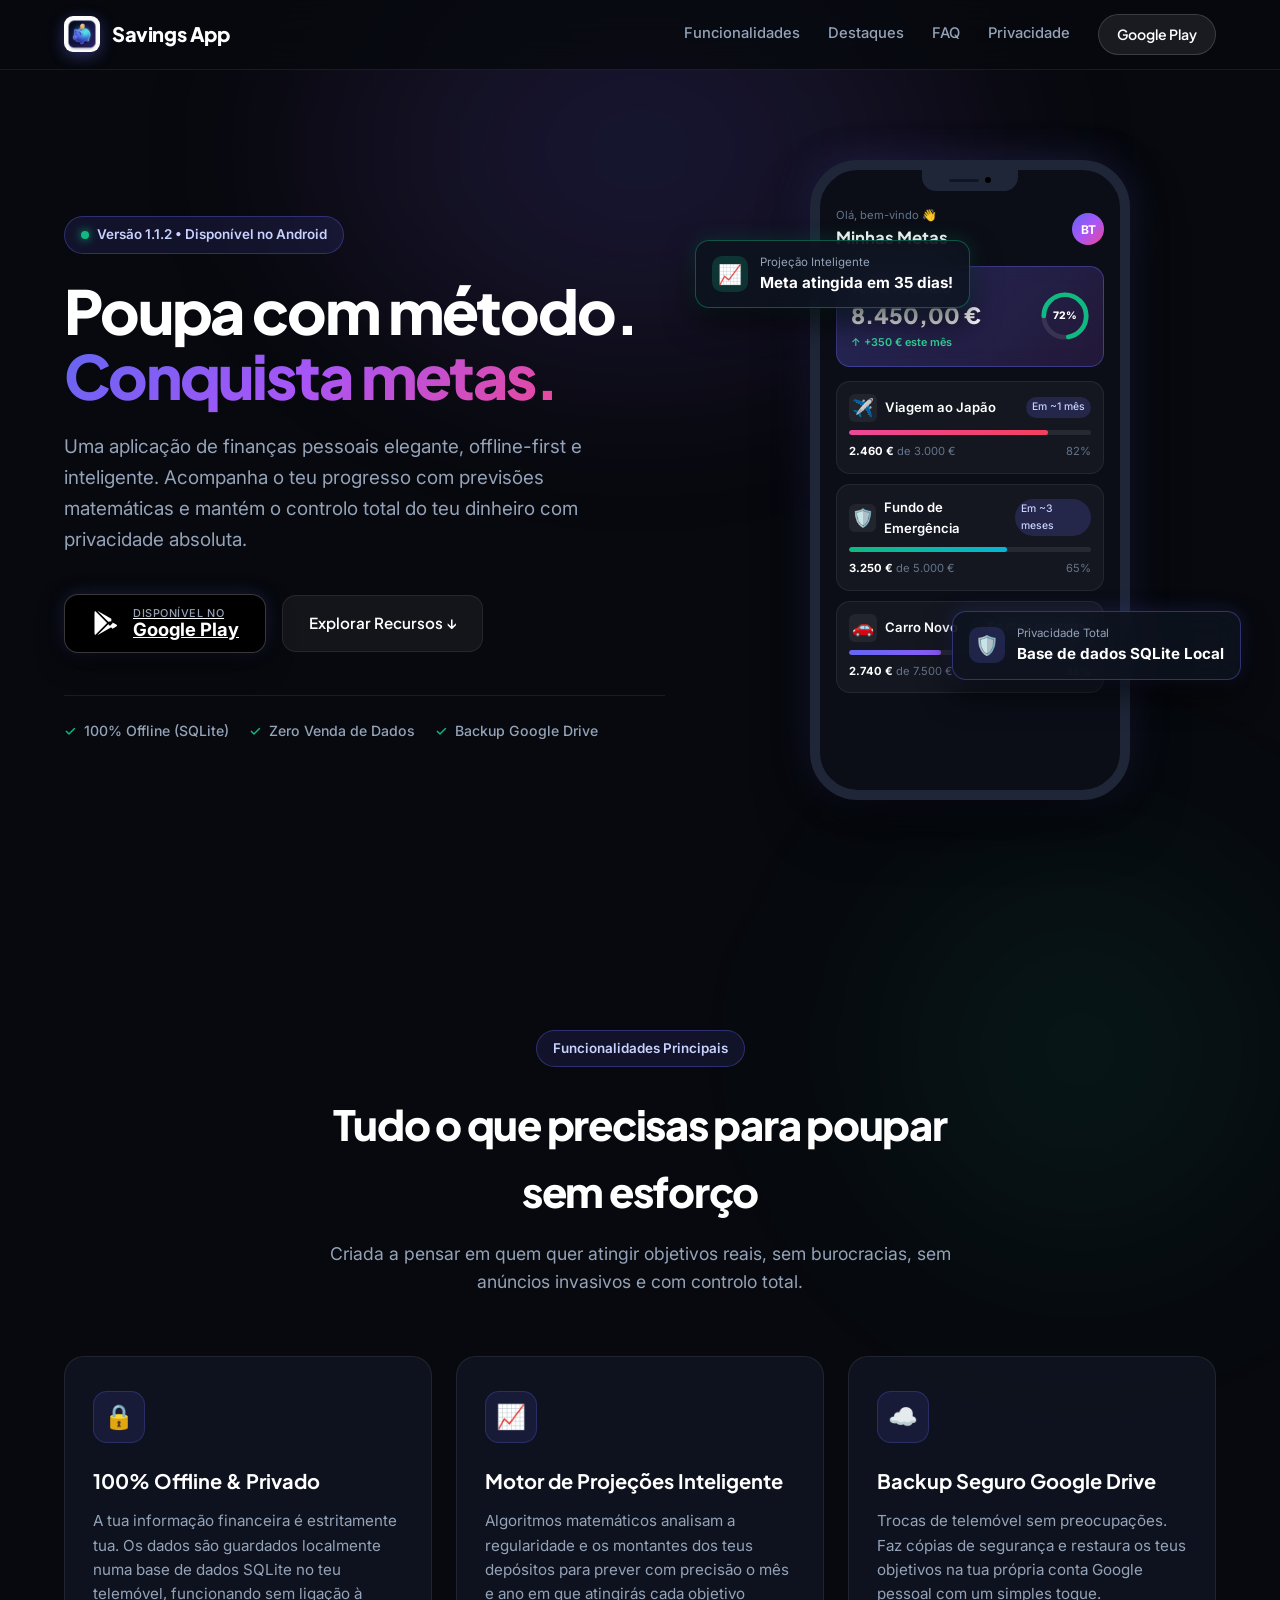
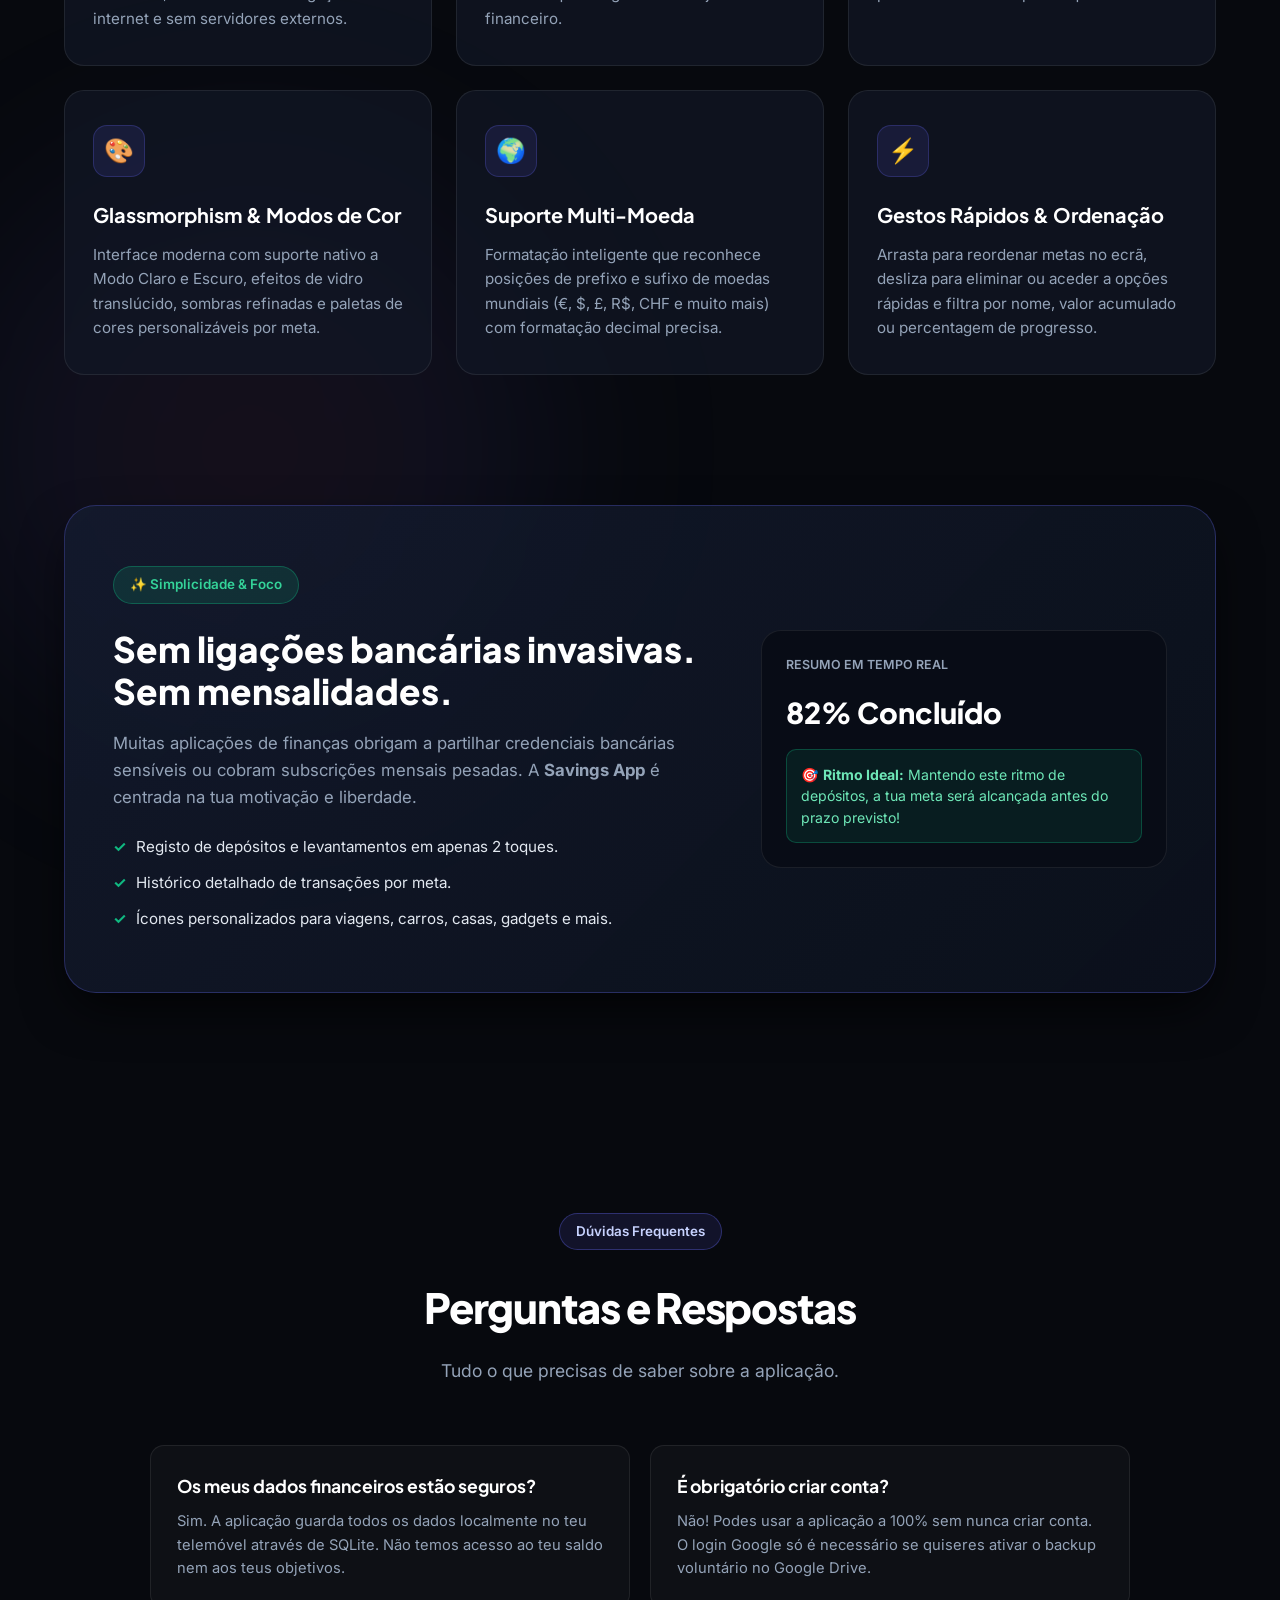
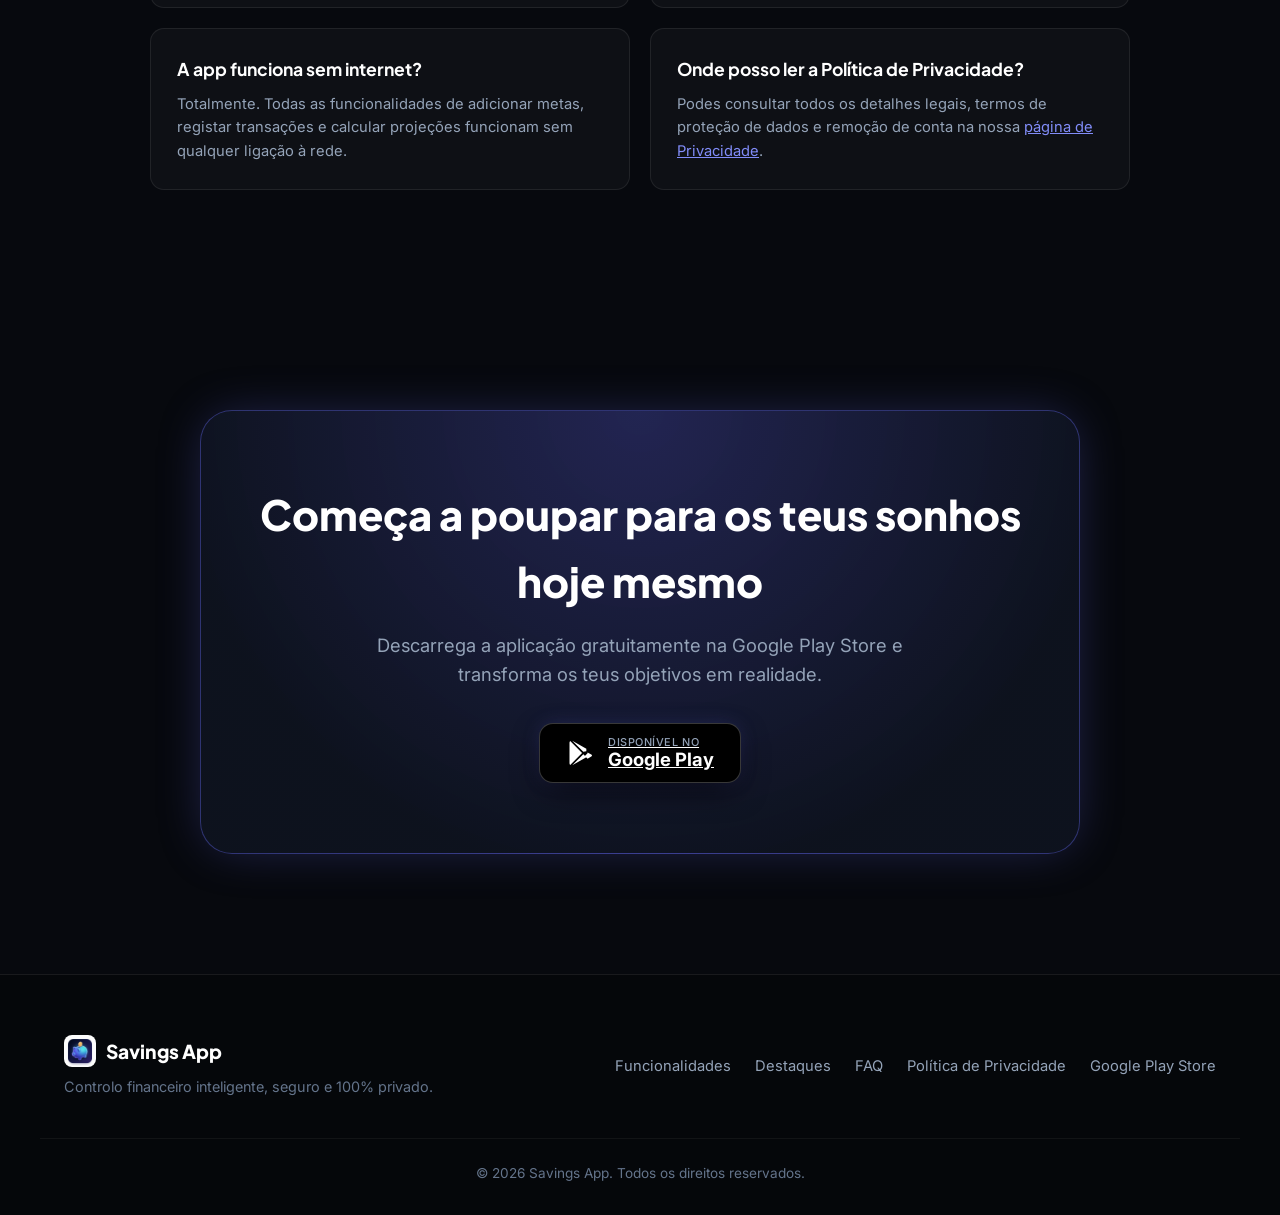
==== index.html @ 5fb3ffdb "style: embed complete aesthetic CSS inline to prevent cache issues and guarantee premium dark design" ====
<!DOCTYPE html>
<html lang="pt">

<head>
    <meta charset="UTF-8">
    <meta name="viewport" content="width=device-width, initial-scale=1.0">
    <title>Savings App — Poupa com método. Conquista os teus objetivos.</title>
    
    <!-- Meta & SEO -->
    <meta name="description" content="A aplicação de poupança offline-first, segura e inteligente. Define metas, prevê datas de conclusão com IA e controla o teu progresso com um design elegante.">
    <meta name="keywords" content="poupança, savings app, finanças pessoais, metas financeiras, offline-first, google play">
    <meta property="og:title" content="Savings App — Poupa com método">
    <meta property="og:description" content="A aplicação de finanças pessoais elegante, offline-first e inteligente.">
    <meta property="og:image" content="assets/icon.png">
    
    <!-- Google Fonts -->
    <link rel="preconnect" href="https://fonts.googleapis.com">
    <link rel="preconnect" href="https://fonts.gstatic.com" crossorigin>
    <link href="https://fonts.googleapis.com/css2?family=Plus+Jakarta+Sans:ital,wght@0,400;0,500;0,600;0,700;0,800;1,800&family=Inter:wght@300;400;500;600;700&display=swap" rel="stylesheet">
    
    <link rel="icon" type="image/png" href="assets/icon.png">

    <!-- ALL INLINE CRITICAL + COMPLETE CSS (Immune to browser cache) -->
    <style>
        :root {
            --bg-dark: #07090e;
            --bg-surface: #0e131f;
            --bg-card: rgba(18, 24, 38, 0.7);
            --bg-card-hover: rgba(28, 38, 60, 0.85);
            --border-subtle: rgba(255, 255, 255, 0.08);
            --border-glow: rgba(99, 102, 241, 0.35);
            
            --text-primary: #ffffff;
            --text-secondary: #94a3b8;
            --text-muted: #64748b;
            
            --primary: #6366f1;
            --primary-light: #818cf8;
            --emerald: #10b981;
            --emerald-light: #34d399;
            --purple: #a855f7;
            --pink: #ec4899;
            --amber: #f59e0b;
            --cyan: #06b6d4;

            --grad-primary: linear-gradient(135deg, #6366f1 0%, #a855f7 50%, #ec4899 100%);
            --grad-accent: linear-gradient(135deg, #10b981 0%, #06b6d4 100%);
            --grad-dark-card: linear-gradient(180deg, rgba(255, 255, 255, 0.05) 0%, rgba(255, 255, 255, 0.01) 100%);
            
            --radius-sm: 8px;
            --radius-md: 14px;
            --radius-lg: 20px;
            --radius-xl: 32px;
            --radius-full: 9999px;

            --font-head: 'Plus Jakarta Sans', sans-serif;
            --font-body: 'Inter', sans-serif;
        }

        *, *::before, *::after {
            margin: 0;
            padding: 0;
            box-sizing: border-box;
        }

        html {
            scroll-behavior: smooth;
            background-color: var(--bg-dark);
            color: var(--text-primary);
            font-family: var(--font-body);
        }

        body {
            background-color: var(--bg-dark);
            color: var(--text-primary);
            min-height: 100vh;
            overflow-x: hidden;
            position: relative;
            line-height: 1.6;
        }

        /* Ambient Glow Backgrounds */
        .ambient-glow-1 {
            position: absolute;
            top: -150px;
            left: 50%;
            transform: translateX(-50%);
            width: 850px;
            height: 600px;
            background: radial-gradient(ellipse at center, rgba(99, 102, 241, 0.18) 0%, rgba(168, 85, 247, 0.08) 45%, transparent 70%);
            filter: blur(70px);
            pointer-events: none;
            z-index: 0;
        }

        .ambient-glow-2 {
            position: absolute;
            top: 750px;
            right: -100px;
            width: 600px;
            height: 600px;
            background: radial-gradient(circle, rgba(16, 185, 129, 0.1) 0%, transparent 70%);
            filter: blur(80px);
            pointer-events: none;
            z-index: 0;
        }

        .ambient-glow-3 {
            position: absolute;
            top: 1700px;
            left: -100px;
            width: 700px;
            height: 700px;
            background: radial-gradient(circle, rgba(236, 72, 153, 0.08) 0%, rgba(99, 102, 241, 0.08) 50%, transparent 70%);
            filter: blur(90px);
            pointer-events: none;
            z-index: 0;
        }

        .container {
            max-width: 1200px;
            margin: 0 auto;
            padding: 0 24px;
            position: relative;
            z-index: 2;
        }

        /* ================= NAVBAR ================= */
        .navbar {
            position: sticky;
            top: 0;
            z-index: 100;
            background: rgba(7, 9, 14, 0.8);
            backdrop-filter: blur(20px);
            -webkit-backdrop-filter: blur(20px);
            border-bottom: 1px solid var(--border-subtle);
            padding: 14px 0;
        }

        .nav-wrap {
            display: flex;
            align-items: center;
            justify-content: space-between;
        }

        .nav-brand {
            display: flex;
            align-items: center;
            gap: 12px;
            text-decoration: none;
            color: #ffffff;
            font-family: var(--font-head);
            font-weight: 800;
            font-size: 1.25rem;
            letter-spacing: -0.02em;
        }

        .nav-logo {
            width: 36px;
            height: 36px;
            max-width: 36px;
            max-height: 36px;
            border-radius: 9px;
            box-shadow: 0 4px 15px rgba(99, 102, 241, 0.4);
            display: block;
            object-fit: cover;
        }

        .nav-menu {
            display: flex;
            align-items: center;
            gap: 28px;
        }

        .nav-link {
            color: var(--text-secondary);
            text-decoration: none;
            font-size: 0.92rem;
            font-weight: 500;
            transition: color 0.2s ease;
        }

        .nav-link:hover {
            color: #ffffff;
        }

        /* ================= BUTTONS ================= */
        .btn {
            display: inline-flex;
            align-items: center;
            justify-content: center;
            gap: 8px;
            text-decoration: none;
            font-family: var(--font-head);
            font-weight: 600;
            border-radius: var(--radius-full);
            transition: all 0.25s cubic-bezier(0.16, 1, 0.3, 1);
            cursor: pointer;
            border: 1px solid transparent;
        }

        .btn-nav-play {
            background: rgba(255, 255, 255, 0.08);
            color: #ffffff;
            border: 1px solid rgba(255, 255, 255, 0.15);
            padding: 8px 18px;
            font-size: 0.88rem;
        }

        .btn-nav-play:hover {
            background: rgba(255, 255, 255, 0.14);
            border-color: rgba(255, 255, 255, 0.3);
            transform: translateY(-1px);
        }

        .btn-play-hero {
            background: #000000;
            color: #ffffff;
            border: 1px solid rgba(255, 255, 255, 0.22);
            padding: 12px 26px;
            border-radius: var(--radius-md);
            box-shadow: 0 10px 30px -5px rgba(0, 0, 0, 0.8), 0 0 20px -5px rgba(99, 102, 241, 0.4);
            display: inline-flex;
            align-items: center;
            gap: 14px;
            transition: all 0.25s ease;
        }

        .btn-play-hero:hover {
            background: #111116;
            border-color: rgba(255, 255, 255, 0.45);
            transform: translateY(-3px) scale(1.02);
            box-shadow: 0 15px 35px -5px rgba(0, 0, 0, 0.9), 0 0 30px -5px rgba(99, 102, 241, 0.6);
        }

        .btn-play-hero svg {
            width: 28px;
            height: 28px;
            max-width: 28px;
            max-height: 28px;
            flex-shrink: 0;
        }

        .btn-play-text {
            display: flex;
            flex-direction: column;
            text-align: left;
            line-height: 1.15;
        }

        .btn-play-sub {
            font-size: 0.68rem;
            color: #94a3b8;
            text-transform: uppercase;
            letter-spacing: 0.05em;
            font-weight: 500;
        }

        .btn-play-main {
            font-size: 1.15rem;
            font-weight: 700;
            color: #ffffff;
        }

        .btn-secondary {
            background: rgba(255, 255, 255, 0.05);
            color: #ffffff;
            border: 1px solid var(--border-subtle);
            padding: 15px 26px;
            border-radius: var(--radius-md);
            font-size: 0.95rem;
        }

        .btn-secondary:hover {
            background: rgba(255, 255, 255, 0.1);
            border-color: rgba(255, 255, 255, 0.25);
            transform: translateY(-2px);
        }

        /* ================= HERO SECTION ================= */
        .hero {
            padding: 90px 0 120px;
            position: relative;
        }

        .hero-grid {
            display: grid;
            grid-template-columns: 1.1fr 0.9fr;
            gap: 60px;
            align-items: center;
        }

        .pill-badge {
            display: inline-flex;
            align-items: center;
            gap: 8px;
            padding: 7px 16px;
            background: rgba(99, 102, 241, 0.12);
            border: 1px solid rgba(99, 102, 241, 0.35);
            border-radius: var(--radius-full);
            color: #c7d2fe;
            font-size: 0.84rem;
            font-weight: 600;
            margin-bottom: 24px;
        }

        .pill-dot {
            width: 8px;
            height: 8px;
            border-radius: 50%;
            background: var(--emerald);
            box-shadow: 0 0 10px var(--emerald);
        }

        .hero-title {
            font-family: var(--font-head);
            font-size: 3.8rem;
            font-weight: 800;
            line-height: 1.08;
            letter-spacing: -0.035em;
            margin-bottom: 22px;
        }

        .grad-text {
            background: var(--grad-primary);
            -webkit-background-clip: text;
            -webkit-text-fill-color: transparent;
        }

        .hero-sub {
            font-size: 1.18rem;
            color: var(--text-secondary);
            line-height: 1.65;
            margin-bottom: 38px;
            max-width: 520px;
        }

        .hero-cta-group {
            display: flex;
            flex-wrap: wrap;
            align-items: center;
            gap: 16px;
            margin-bottom: 42px;
        }

        .hero-chips {
            display: flex;
            flex-wrap: wrap;
            gap: 20px;
            padding-top: 24px;
            border-top: 1px solid var(--border-subtle);
        }

        .hero-chip {
            display: flex;
            align-items: center;
            gap: 8px;
            font-size: 0.88rem;
            color: var(--text-secondary);
            font-weight: 500;
        }

        .hero-chip-icon {
            color: var(--emerald);
            display: flex;
            align-items: center;
        }

        /* ================= 3D SMARTPHONE MOCKUP ================= */
        .mockup-container {
            position: relative;
            display: flex;
            justify-content: center;
            align-items: center;
        }

        /* Floating Pill 1 */
        .float-card-1 {
            position: absolute;
            top: 80px;
            left: -30px;
            background: rgba(14, 19, 31, 0.85);
            backdrop-filter: blur(16px);
            border: 1px solid rgba(16, 185, 129, 0.4);
            border-radius: var(--radius-md);
            padding: 12px 16px;
            display: flex;
            align-items: center;
            gap: 12px;
            box-shadow: 0 15px 30px rgba(0, 0, 0, 0.6), 0 0 20px rgba(16, 185, 129, 0.2);
            z-index: 10;
            animation: floatSlow 5s ease-in-out infinite;
        }

        /* Floating Pill 2 */
        .float-card-2 {
            position: absolute;
            bottom: 120px;
            right: -25px;
            background: rgba(14, 19, 31, 0.85);
            backdrop-filter: blur(16px);
            border: 1px solid rgba(99, 102, 241, 0.4);
            border-radius: var(--radius-md);
            padding: 12px 16px;
            display: flex;
            align-items: center;
            gap: 12px;
            box-shadow: 0 15px 30px rgba(0, 0, 0, 0.6), 0 0 20px rgba(99, 102, 241, 0.2);
            z-index: 10;
            animation: floatSlow 6s ease-in-out infinite reverse;
        }

        @keyframes floatSlow {
            0%, 100% { transform: translateY(0); }
            50% { transform: translateY(-10px); }
        }

        .float-icon {
            width: 36px;
            height: 36px;
            border-radius: 10px;
            display: flex;
            align-items: center;
            justify-content: center;
            font-size: 1.2rem;
        }

        .phone-frame {
            width: 320px;
            height: 640px;
            background: #0b0e17;
            border: 10px solid #1e2638;
            border-radius: 48px;
            box-shadow: 0 25px 60px -10px rgba(0, 0, 0, 0.9), 0 0 45px -10px rgba(99, 102, 241, 0.35);
            overflow: hidden;
            display: flex;
            flex-direction: column;
            position: relative;
            z-index: 5;
        }

        .phone-island {
            width: 96px;
            height: 22px;
            background: #1e2638;
            border-radius: 0 0 14px 14px;
            margin: 0 auto;
            display: flex;
            align-items: center;
            justify-content: center;
            gap: 6px;
        }

        .island-lens {
            width: 6px;
            height: 6px;
            background: #000000;
            border-radius: 50%;
        }

        .island-speaker {
            width: 30px;
            height: 3px;
            background: #111624;
            border-radius: 2px;
        }

        .phone-body {
            padding: 16px;
            display: flex;
            flex-direction: column;
            gap: 14px;
            height: 100%;
        }

        .phone-header {
            display: flex;
            justify-content: space-between;
            align-items: center;
        }

        .phone-user {
            display: flex;
            flex-direction: column;
        }

        .phone-user-sub {
            font-size: 0.7rem;
            color: var(--text-muted);
        }

        .phone-user-title {
            font-size: 1.05rem;
            font-weight: 700;
            font-family: var(--font-head);
            color: #ffffff;
        }

        .phone-avatar {
            width: 32px;
            height: 32px;
            border-radius: 50%;
            background: var(--grad-primary);
            display: flex;
            align-items: center;
            justify-content: center;
            font-size: 0.75rem;
            font-weight: 700;
            color: #ffffff;
        }

        /* Mock Main Summary Card */
        .mock-balance-card {
            background: linear-gradient(135deg, rgba(99, 102, 241, 0.3) 0%, rgba(168, 85, 247, 0.15) 100%);
            border: 1px solid rgba(99, 102, 241, 0.4);
            border-radius: var(--radius-md);
            padding: 14px;
            display: flex;
            justify-content: space-between;
            align-items: center;
            backdrop-filter: blur(10px);
        }

        .mock-balance-label {
            font-size: 0.7rem;
            color: #c7d2fe;
            text-transform: uppercase;
            font-weight: 600;
            letter-spacing: 0.04em;
        }

        .mock-balance-val {
            font-size: 1.4rem;
            font-weight: 800;
            font-family: var(--font-head);
            color: #ffffff;
        }

        .mock-balance-pill {
            font-size: 0.68rem;
            color: var(--emerald-light);
            font-weight: 600;
        }

        .ring-svg-wrap {
            position: relative;
            width: 48px;
            height: 48px;
            display: flex;
            align-items: center;
            justify-content: center;
        }

        .ring-svg {
            transform: rotate(-90deg);
        }

        .ring-circle-bg {
            stroke: rgba(255, 255, 255, 0.1);
        }

        .ring-circle-progress {
            stroke: #10b981;
            stroke-dasharray: 100;
            stroke-dashoffset: 28;
            stroke-linecap: round;
        }

        .ring-text {
            position: absolute;
            font-size: 0.65rem;
            font-weight: 800;
            color: #ffffff;
        }

        /* Mock Goals List */
        .mock-items {
            display: flex;
            flex-direction: column;
            gap: 10px;
        }

        .mock-item {
            background: rgba(255, 255, 255, 0.04);
            border: 1px solid rgba(255, 255, 255, 0.07);
            border-radius: var(--radius-md);
            padding: 12px;
            display: flex;
            flex-direction: column;
            gap: 8px;
        }

        .mock-item-head {
            display: flex;
            justify-content: space-between;
            align-items: center;
        }

        .mock-item-left {
            display: flex;
            align-items: center;
            gap: 8px;
        }

        .mock-emoji {
            font-size: 1.1rem;
            background: rgba(255, 255, 255, 0.06);
            width: 28px;
            height: 28px;
            border-radius: 6px;
            display: flex;
            align-items: center;
            justify-content: center;
        }

        .mock-item-name {
            font-size: 0.82rem;
            font-weight: 600;
            color: #ffffff;
        }

        .mock-proj-tag {
            font-size: 0.65rem;
            color: #c7d2fe;
            background: rgba(99, 102, 241, 0.2);
            padding: 2px 6px;
            border-radius: 20px;
            font-weight: 500;
        }

        .mock-bar-wrap {
            width: 100%;
            height: 5px;
            background: rgba(255, 255, 255, 0.08);
            border-radius: 3px;
            overflow: hidden;
        }

        .mock-bar-fill {
            height: 100%;
            border-radius: 3px;
        }

        .fill-japan {
            width: 82%;
            background: linear-gradient(90deg, #ec4899, #f43f5e);
        }

        .fill-shield {
            width: 65%;
            background: linear-gradient(90deg, #10b981, #06b6d4);
        }

        .fill-car {
            width: 38%;
            background: linear-gradient(90deg, #6366f1, #8b5cf6);
        }

        .mock-item-foot {
            display: flex;
            justify-content: space-between;
            font-size: 0.7rem;
            color: var(--text-muted);
        }

        .mock-item-foot strong {
            color: #ffffff;
        }

        /* ================= FEATURES SECTION ================= */
        .section-wrap {
            padding: 110px 0;
            position: relative;
        }

        .section-head {
            text-align: center;
            max-width: 680px;
            margin: 0 auto 60px;
        }

        .section-title {
            font-family: var(--font-head);
            font-size: 2.6rem;
            font-weight: 800;
            letter-spacing: -0.03em;
            margin-bottom: 16px;
            color: #ffffff;
        }

        .section-desc {
            font-size: 1.1rem;
            color: var(--text-secondary);
        }

        .cards-grid {
            display: grid;
            grid-template-columns: repeat(3, 1fr);
            gap: 24px;
        }

        .card-feature {
            background: var(--bg-card);
            border: 1px solid var(--border-subtle);
            border-radius: var(--radius-lg);
            padding: 34px 28px;
            transition: all 0.3s cubic-bezier(0.16, 1, 0.3, 1);
            position: relative;
            overflow: hidden;
            display: flex;
            flex-direction: column;
        }

        .card-feature::before {
            content: '';
            position: absolute;
            top: 0;
            left: 0;
            right: 0;
            height: 2px;
            background: var(--grad-primary);
            opacity: 0;
            transition: opacity 0.3s ease;
        }

        .card-feature:hover {
            transform: translateY(-6px);
            background: var(--bg-card-hover);
            border-color: rgba(99, 102, 241, 0.4);
            box-shadow: 0 20px 40px -15px rgba(0, 0, 0, 0.7), 0 0 25px -5px rgba(99, 102, 241, 0.25);
        }

        .card-feature:hover::before {
            opacity: 1;
        }

        .feature-icon-circle {
            width: 52px;
            height: 52px;
            border-radius: var(--radius-md);
            background: rgba(99, 102, 241, 0.12);
            border: 1px solid rgba(99, 102, 241, 0.25);
            display: flex;
            align-items: center;
            justify-content: center;
            font-size: 1.5rem;
            margin-bottom: 22px;
        }

        .card-feature h3 {
            font-family: var(--font-head);
            font-size: 1.25rem;
            font-weight: 700;
            margin-bottom: 12px;
            color: #ffffff;
        }

        .card-feature p {
            color: var(--text-secondary);
            font-size: 0.95rem;
            line-height: 1.6;
        }

        /* ================= SHOWCASE BANNER ================= */
        .showcase-banner {
            background: linear-gradient(135deg, rgba(20, 28, 48, 0.8) 0%, rgba(12, 17, 29, 0.9) 100%);
            border: 1px solid rgba(99, 102, 241, 0.3);
            border-radius: var(--radius-xl);
            padding: 60px 48px;
            display: grid;
            grid-template-columns: 1.2fr 0.8fr;
            gap: 40px;
            align-items: center;
            box-shadow: 0 20px 50px -10px rgba(0, 0, 0, 0.8);
        }

        .showcase-banner h2 {
            font-family: var(--font-head);
            font-size: 2.2rem;
            font-weight: 800;
            margin-bottom: 18px;
            line-height: 1.2;
        }

        .showcase-banner p {
            color: var(--text-secondary);
            font-size: 1.05rem;
            line-height: 1.6;
            margin-bottom: 24px;
        }

        .check-list {
            list-style: none;
            display: flex;
            flex-direction: column;
            gap: 12px;
        }

        .check-item {
            display: flex;
            align-items: center;
            gap: 10px;
            font-size: 0.95rem;
            color: #e2e8f0;
        }

        .check-icon {
            color: var(--emerald);
            flex-shrink: 0;
            font-weight: bold;
        }

        .showcase-widget {
            background: #080c16;
            border: 1px solid var(--border-subtle);
            border-radius: var(--radius-lg);
            padding: 24px;
            display: flex;
            flex-direction: column;
            gap: 14px;
        }

        /* ================= FAQ SECTION ================= */
        .faq-grid {
            display: grid;
            grid-template-columns: repeat(2, 1fr);
            gap: 20px;
            max-width: 980px;
            margin: 0 auto;
        }

        .faq-box {
            background: rgba(255, 255, 255, 0.03);
            border: 1px solid var(--border-subtle);
            border-radius: var(--radius-md);
            padding: 26px;
        }

        .faq-box h4 {
            font-family: var(--font-head);
            font-size: 1.1rem;
            font-weight: 700;
            margin-bottom: 10px;
            color: #ffffff;
        }

        .faq-box p {
            color: var(--text-secondary);
            font-size: 0.92rem;
            line-height: 1.6;
        }

        /* ================= CTA BOX ================= */
        .cta-card {
            background: radial-gradient(circle at 50% 0%, rgba(99, 102, 241, 0.3) 0%, rgba(14, 19, 31, 0.95) 75%);
            border: 1px solid rgba(99, 102, 241, 0.4);
            border-radius: var(--radius-xl);
            padding: 70px 30px;
            text-align: center;
            max-width: 880px;
            margin: 0 auto;
            box-shadow: 0 0 50px -10px rgba(99, 102, 241, 0.35);
        }

        .cta-card h2 {
            font-family: var(--font-head);
            font-size: 2.6rem;
            font-weight: 800;
            margin-bottom: 16px;
        }

        .cta-card p {
            font-size: 1.15rem;
            color: var(--text-secondary);
            max-width: 560px;
            margin: 0 auto 34px;
        }

        /* ================= FOOTER ================= */
        .footer {
            background: #05070a;
            border-top: 1px solid var(--border-subtle);
            padding: 60px 0 30px;
            color: var(--text-muted);
        }

        .footer-wrap {
            display: flex;
            justify-content: space-between;
            align-items: center;
            flex-wrap: wrap;
            gap: 28px;
            padding-bottom: 40px;
        }

        .footer-brand {
            display: flex;
            flex-direction: column;
            gap: 8px;
        }

        .footer-brand-title {
            display: flex;
            align-items: center;
            gap: 10px;
            font-family: var(--font-head);
            font-weight: 800;
            font-size: 1.2rem;
            color: #ffffff;
        }

        .footer-logo {
            width: 32px;
            height: 32px;
            max-width: 32px;
            max-height: 32px;
            border-radius: 8px;
            object-fit: cover;
        }

        .footer-nav {
            display: flex;
            gap: 24px;
            flex-wrap: wrap;
        }

        .footer-nav a {
            color: var(--text-secondary);
            text-decoration: none;
            font-size: 0.92rem;
            transition: color 0.2s ease;
        }

        .footer-nav a:hover {
            color: #ffffff;
        }

        .footer-copy {
            padding-top: 24px;
            border-top: 1px solid rgba(255, 255, 255, 0.05);
            text-align: center;
            font-size: 0.85rem;
        }

        /* ================= RESPONSIVE ================= */
        @media (max-width: 1024px) {
            .hero-grid {
                grid-template-columns: 1fr;
                text-align: center;
                gap: 50px;
            }

            .hero-sub {
                margin-left: auto;
                margin-right: auto;
            }

            .hero-cta-group {
                justify-content: center;
            }

            .hero-chips {
                justify-content: center;
            }

            .cards-grid {
                grid-template-columns: repeat(2, 1fr);
            }

            .showcase-banner {
                grid-template-columns: 1fr;
            }
        }

        @media (max-width: 768px) {
            .hero-title {
                font-size: 2.5rem;
            }

            .cards-grid {
                grid-template-columns: 1fr;
            }

            .faq-grid {
                grid-template-columns: 1fr;
            }

            .float-card-1, .float-card-2 {
                display: none;
            }

            .nav-menu {
                gap: 14px;
            }

            .footer-wrap {
                flex-direction: column;
                text-align: center;
            }

            .footer-brand-title {
                justify-content: center;
            }
        }
    </style>
</head>

<body>
    <!-- Background Ambient Glows -->
    <div class="ambient-glow-1"></div>
    <div class="ambient-glow-2"></div>
    <div class="ambient-glow-3"></div>

    <!-- Navigation Bar -->
    <nav class="navbar">
        <div class="container nav-wrap">
            <a href="index.html" class="nav-brand">
                <img src="assets/icon.png" alt="Savings App Icon" class="nav-logo" width="36" height="36">
                <span>Savings App</span>
            </a>
            <div class="nav-menu">
                <a href="#features" class="nav-link">Funcionalidades</a>
                <a href="#showcase" class="nav-link">Destaques</a>
                <a href="#faq" class="nav-link">FAQ</a>
                <a href="privacy.html" class="nav-link">Privacidade</a>
                <a href="https://play.google.com/store/apps/details?id=com.bernardo.tavares.savingsapp" target="_blank" rel="noopener noreferrer" class="btn btn-nav-play">
                    Google Play
                </a>
            </div>
        </div>
    </nav>

    <!-- Hero Section -->
    <header class="hero">
        <div class="container hero-grid">
            <div class="hero-left">
                <div class="pill-badge">
                    <span class="pill-dot"></span>
                    <span>Versão 1.1.2 • Disponível no Android</span>
                </div>
                <h1 class="hero-title">
                    Poupa com método. <br>
                    <span class="grad-text">Conquista metas.</span>
                </h1>
                <p class="hero-sub">
                    Uma aplicação de finanças pessoais elegante, offline-first e inteligente. Acompanha o teu progresso com previsões matemáticas e mantém o controlo total do teu dinheiro com privacidade absoluta.
                </p>
                <div class="hero-cta-group">
                    <a href="https://play.google.com/store/apps/details?id=com.bernardo.tavares.savingsapp" target="_blank" rel="noopener noreferrer" class="btn-play-hero">
                        <svg viewBox="0 0 24 24" width="28" height="28" fill="currentColor">
                            <path d="M3.609 1.814L13.792 12 3.61 22.186c-.347-.282-.61-.75-.61-1.373V3.187c0-.623.263-1.091.609-1.373zm11.235 11.238l2.585 2.586-12.062 6.892 9.477-9.478zm2.586-2.586L14.845 10.95 5.367 1.472l12.063 6.894zm1.057 1.058l3.197 1.827c.82.469.82 1.236 0 1.705l-3.197 1.827-2.316-2.316 2.316-2.316z"/>
                        </svg>
                        <div class="btn-play-text">
                            <span class="btn-play-sub">Disponível no</span>
                            <span class="btn-play-main">Google Play</span>
                        </div>
                    </a>
                    <a href="#features" class="btn btn-secondary">Explorar Recursos ↓</a>
                </div>
                <div class="hero-chips">
                    <div class="hero-chip">
                        <span class="hero-chip-icon">✓</span>
                        <span>100% Offline (SQLite)</span>
                    </div>
                    <div class="hero-chip">
                        <span class="hero-chip-icon">✓</span>
                        <span>Zero Venda de Dados</span>
                    </div>
                    <div class="hero-chip">
                        <span class="hero-chip-icon">✓</span>
                        <span>Backup Google Drive</span>
                    </div>
                </div>
            </div>

            <!-- CSS Smartphone Mockup with Floating UI -->
            <div class="mockup-container">
                <!-- Floating Badge 1 -->
                <div class="float-card-1">
                    <div class="float-icon" style="background: rgba(16, 185, 129, 0.2); color: #34d399;">📈</div>
                    <div>
                        <div style="font-size: 0.72rem; color: #94a3b8;">Projeção Inteligente</div>
                        <div style="font-size: 0.95rem; font-weight: 700; color: #fff;">Meta atingida em 35 dias!</div>
                    </div>
                </div>

                <!-- Floating Badge 2 -->
                <div class="float-card-2">
                    <div class="float-icon" style="background: rgba(99, 102, 241, 0.2); color: #818cf8;">🛡️</div>
                    <div>
                        <div style="font-size: 0.72rem; color: #94a3b8;">Privacidade Total</div>
                        <div style="font-size: 0.95rem; font-weight: 700; color: #fff;">Base de dados SQLite Local</div>
                    </div>
                </div>

                <!-- Phone Frame -->
                <div class="phone-frame">
                    <div class="phone-island">
                        <div class="island-speaker"></div>
                        <div class="island-lens"></div>
                    </div>
                    <div class="phone-body">
                        <!-- User Header -->
                        <div class="phone-header">
                            <div class="phone-user">
                                <span class="phone-user-sub">Olá, bem-vindo 👋</span>
                                <span class="phone-user-title">Minhas Metas</span>
                            </div>
                            <div class="phone-avatar">BT</div>
                        </div>

                        <!-- Main Total Balance Card -->
                        <div class="mock-balance-card">
                            <div>
                                <div class="mock-balance-label">Total Poupado</div>
                                <div class="mock-balance-val">8.450,00 €</div>
                                <div class="mock-balance-pill">↑ +350 € este mês</div>
                            </div>
                            <div class="ring-svg-wrap">
                                <svg class="ring-svg" width="48" height="48" viewBox="0 0 36 36">
                                    <path class="ring-circle-bg" stroke-width="3.5" fill="none" d="M18 2.0845 a 15.9155 15.9155 0 0 1 0 31.831 a 15.9155 15.9155 0 0 1 0 -31.831" />
                                    <path class="ring-circle-progress" stroke-width="3.5" fill="none" d="M18 2.0845 a 15.9155 15.9155 0 0 1 0 31.831 a 15.9155 15.9155 0 0 1 0 -31.831" />
                                </svg>
                                <span class="ring-text">72%</span>
                            </div>
                        </div>

                        <!-- Active Goals Items -->
                        <div class="mock-items">
                            <!-- Goal 1 -->
                            <div class="mock-item">
                                <div class="mock-item-head">
                                    <div class="mock-item-left">
                                        <div class="mock-emoji">✈️</div>
                                        <div class="mock-item-name">Viagem ao Japão</div>
                                    </div>
                                    <span class="mock-proj-tag">Em ~1 mês</span>
                                </div>
                                <div class="mock-bar-wrap">
                                    <div class="mock-bar-fill fill-japan"></div>
                                </div>
                                <div class="mock-item-foot">
                                    <span><strong>2.460 €</strong> de 3.000 €</span>
                                    <span>82%</span>
                                </div>
                            </div>

                            <!-- Goal 2 -->
                            <div class="mock-item">
                                <div class="mock-item-head">
                                    <div class="mock-item-left">
                                        <div class="mock-emoji">🛡️</div>
                                        <div class="mock-item-name">Fundo de Emergência</div>
                                    </div>
                                    <span class="mock-proj-tag">Em ~3 meses</span>
                                </div>
                                <div class="mock-bar-wrap">
                                    <div class="mock-bar-fill fill-shield"></div>
                                </div>
                                <div class="mock-item-foot">
                                    <span><strong>3.250 €</strong> de 5.000 €</span>
                                    <span>65%</span>
                                </div>
                            </div>

                            <!-- Goal 3 -->
                            <div class="mock-item">
                                <div class="mock-item-head">
                                    <div class="mock-item-left">
                                        <div class="mock-emoji">🚗</div>
                                        <div class="mock-item-name">Carro Novo</div>
                                    </div>
                                    <span class="mock-proj-tag">Em ritmo constante</span>
                                </div>
                                <div class="mock-bar-wrap">
                                    <div class="mock-bar-fill fill-car"></div>
                                </div>
                                <div class="mock-item-foot">
                                    <span><strong>2.740 €</strong> de 7.500 €</span>
                                    <span>38%</span>
                                </div>
                            </div>
                        </div>
                    </div>
                </div>
            </div>
        </div>
    </header>

    <!-- Key Features Section -->
    <section id="features" class="section-wrap">
        <div class="container">
            <div class="section-head">
                <div class="pill-badge">Funcionalidades Principais</div>
                <h2 class="section-title">Tudo o que precisas para poupar sem esforço</h2>
                <p class="section-desc">Criada a pensar em quem quer atingir objetivos reais, sem burocracias, sem anúncios invasivos e com controlo total.</p>
            </div>

            <div class="cards-grid">
                <!-- Feature 1 -->
                <div class="card-feature">
                    <div class="feature-icon-circle">🔒</div>
                    <h3>100% Offline & Privado</h3>
                    <p>A tua informação financeira é estritamente tua. Os dados são guardados localmente numa base de dados SQLite no teu telemóvel, funcionando sem ligação à internet e sem servidores externos.</p>
                </div>

                <!-- Feature 2 -->
                <div class="card-feature">
                    <div class="feature-icon-circle">📈</div>
                    <h3>Motor de Projeções Inteligente</h3>
                    <p>Algoritmos matemáticos analisam a regularidade e os montantes dos teus depósitos para prever com precisão o mês e ano em que atingirás cada objetivo financeiro.</p>
                </div>

                <!-- Feature 3 -->
                <div class="card-feature">
                    <div class="feature-icon-circle">☁️</div>
                    <h3>Backup Seguro Google Drive</h3>
                    <p>Trocas de telemóvel sem preocupações. Faz cópias de segurança e restaura os teus objetivos na tua própria conta Google pessoal com um simples toque.</p>
                </div>

                <!-- Feature 4 -->
                <div class="card-feature">
                    <div class="feature-icon-circle">🎨</div>
                    <h3>Glassmorphism & Modos de Cor</h3>
                    <p>Interface moderna com suporte nativo a Modo Claro e Escuro, efeitos de vidro translúcido, sombras refinadas e paletas de cores personalizáveis por meta.</p>
                </div>

                <!-- Feature 5 -->
                <div class="card-feature">
                    <div class="feature-icon-circle">🌍</div>
                    <h3>Suporte Multi-Moeda</h3>
                    <p>Formatação inteligente que reconhece posições de prefixo e sufixo de moedas mundiais (€, $, £, R$, CHF e muito mais) com formatação decimal precisa.</p>
                </div>

                <!-- Feature 6 -->
                <div class="card-feature">
                    <div class="feature-icon-circle">⚡</div>
                    <h3>Gestos Rápidos & Ordenação</h3>
                    <p>Arrasta para reordenar metas no ecrã, desliza para eliminar ou aceder a opções rápidas e filtra por nome, valor acumulado ou percentagem de progresso.</p>
                </div>
            </div>
        </div>
    </section>

    <!-- Showcase / Why Choose Section -->
    <section id="showcase" class="section-wrap" style="padding-top: 20px;">
        <div class="container">
            <div class="showcase-banner">
                <div>
                    <span class="pill-badge" style="background: rgba(16, 185, 129, 0.15); border-color: rgba(16, 185, 129, 0.35); color: #34d399;">✨ Simplicidade & Foco</span>
                    <h2>Sem ligações bancárias invasivas. Sem mensalidades.</h2>
                    <p>Muitas aplicações de finanças obrigam a partilhar credenciais bancárias sensíveis ou cobram subscrições mensais pesadas. A <strong>Savings App</strong> é centrada na tua motivação e liberdade.</p>
                    <ul class="check-list">
                        <li class="check-item">
                            <span class="check-icon">✓</span>
                            <span>Registo de depósitos e levantamentos em apenas 2 toques.</span>
                        </li>
                        <li class="check-item">
                            <span class="check-icon">✓</span>
                            <span>Histórico detalhado de transações por meta.</span>
                        </li>
                        <li class="check-item">
                            <span class="check-icon">✓</span>
                            <span>Ícones personalizados para viagens, carros, casas, gadgets e mais.</span>
                        </li>
                    </ul>
                </div>
                <div class="showcase-widget">
                    <div style="font-size: 0.78rem; color: #94a3b8; font-weight: 600; text-transform: uppercase;">Resumo em Tempo Real</div>
                    <div style="font-size: 1.8rem; font-weight: 800; color: #fff; font-family: var(--font-head);">
                        82% Concluído
                    </div>
                    <div style="background: rgba(16, 185, 129, 0.1); border: 1px solid rgba(16, 185, 129, 0.3); border-radius: 10px; padding: 14px; font-size: 0.88rem; color: #6ee7b7; line-height: 1.5;">
                        🎯 <strong>Ritmo Ideal:</strong> Mantendo este ritmo de depósitos, a tua meta será alcançada antes do prazo previsto!
                    </div>
                </div>
            </div>
        </div>
    </section>

    <!-- FAQ Section -->
    <section id="faq" class="section-wrap">
        <div class="container">
            <div class="section-head">
                <div class="pill-badge">Dúvidas Frequentes</div>
                <h2 class="section-title">Perguntas e Respostas</h2>
                <p class="section-desc">Tudo o que precisas de saber sobre a aplicação.</p>
            </div>

            <div class="faq-grid">
                <div class="faq-box">
                    <h4>Os meus dados financeiros estão seguros?</h4>
                    <p>Sim. A aplicação guarda todos os dados localmente no teu telemóvel através de SQLite. Não temos acesso ao teu saldo nem aos teus objetivos.</p>
                </div>
                <div class="faq-box">
                    <h4>É obrigatório criar conta?</h4>
                    <p>Não! Podes usar a aplicação a 100% sem nunca criar conta. O login Google só é necessário se quiseres ativar o backup voluntário no Google Drive.</p>
                </div>
                <div class="faq-box">
                    <h4>A app funciona sem internet?</h4>
                    <p>Totalmente. Todas as funcionalidades de adicionar metas, registar transações e calcular projeções funcionam sem qualquer ligação à rede.</p>
                </div>
                <div class="faq-box">
                    <h4>Onde posso ler a Política de Privacidade?</h4>
                    <p>Podes consultar todos os detalhes legais, termos de proteção de dados e remoção de conta na nossa <a href="privacy.html" style="color:#818cf8; text-decoration: underline;">página de Privacidade</a>.</p>
                </div>
            </div>
        </div>
    </section>

    <!-- CTA Section -->
    <section class="section-wrap" style="padding-bottom: 120px;">
        <div class="container">
            <div class="cta-card">
                <h2>Começa a poupar para os teus sonhos hoje mesmo</h2>
                <p>Descarrega a aplicação gratuitamente na Google Play Store e transforma os teus objetivos em realidade.</p>
                <a href="https://play.google.com/store/apps/details?id=com.bernardo.tavares.savingsapp" target="_blank" rel="noopener noreferrer" class="btn-play-hero">
                    <svg viewBox="0 0 24 24" width="28" height="28" fill="currentColor">
                        <path d="M3.609 1.814L13.792 12 3.61 22.186c-.347-.282-.61-.75-.61-1.373V3.187c0-.623.263-1.091.609-1.373zm11.235 11.238l2.585 2.586-12.062 6.892 9.477-9.478zm2.586-2.586L14.845 10.95 5.367 1.472l12.063 6.894zm1.057 1.058l3.197 1.827c.82.469.82 1.236 0 1.705l-3.197 1.827-2.316-2.316 2.316-2.316z"/>
                    </svg>
                    <div class="btn-play-text">
                        <span class="btn-play-sub">Disponível no</span>
                        <span class="btn-play-main">Google Play</span>
                    </div>
                </a>
            </div>
        </div>
    </section>

    <!-- Footer -->
    <footer class="footer">
        <div class="container footer-wrap">
            <div class="footer-brand">
                <div class="footer-brand-title">
                    <img src="assets/icon.png" alt="Savings App Logo" class="footer-logo" width="32" height="32">
                    <span>Savings App</span>
                </div>
                <p style="font-size: 0.9rem; color: var(--text-muted);">Controlo financeiro inteligente, seguro e 100% privado.</p>
            </div>
            <div class="footer-nav">
                <a href="#features">Funcionalidades</a>
                <a href="#showcase">Destaques</a>
                <a href="#faq">FAQ</a>
                <a href="privacy.html">Política de Privacidade</a>
                <a href="https://play.google.com/store/apps/details?id=com.bernardo.tavares.savingsapp" target="_blank" rel="noopener noreferrer">Google Play Store</a>
            </div>
        </div>
        <div class="container footer-copy">
            <p>&copy; 2026 Savings App. Todos os direitos reservados.</p>
        </div>
    </footer>
</body>

</html>
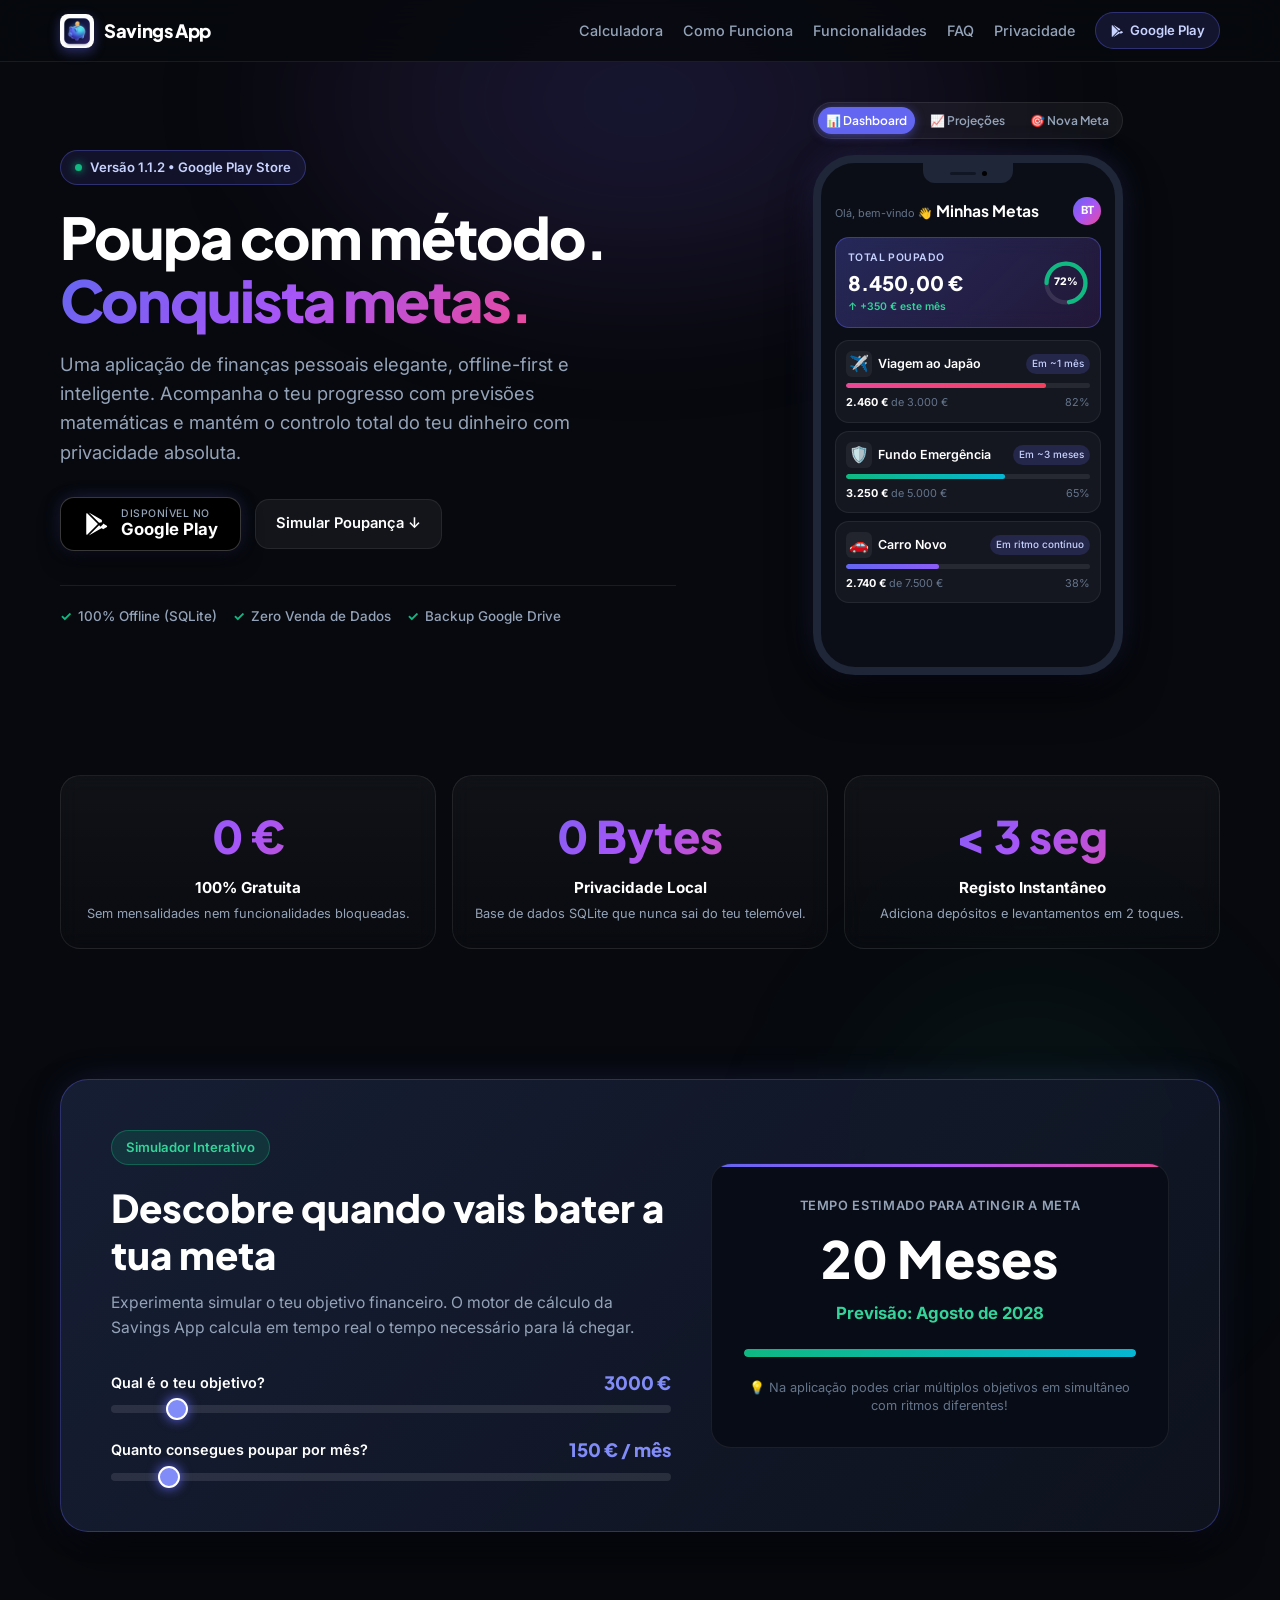
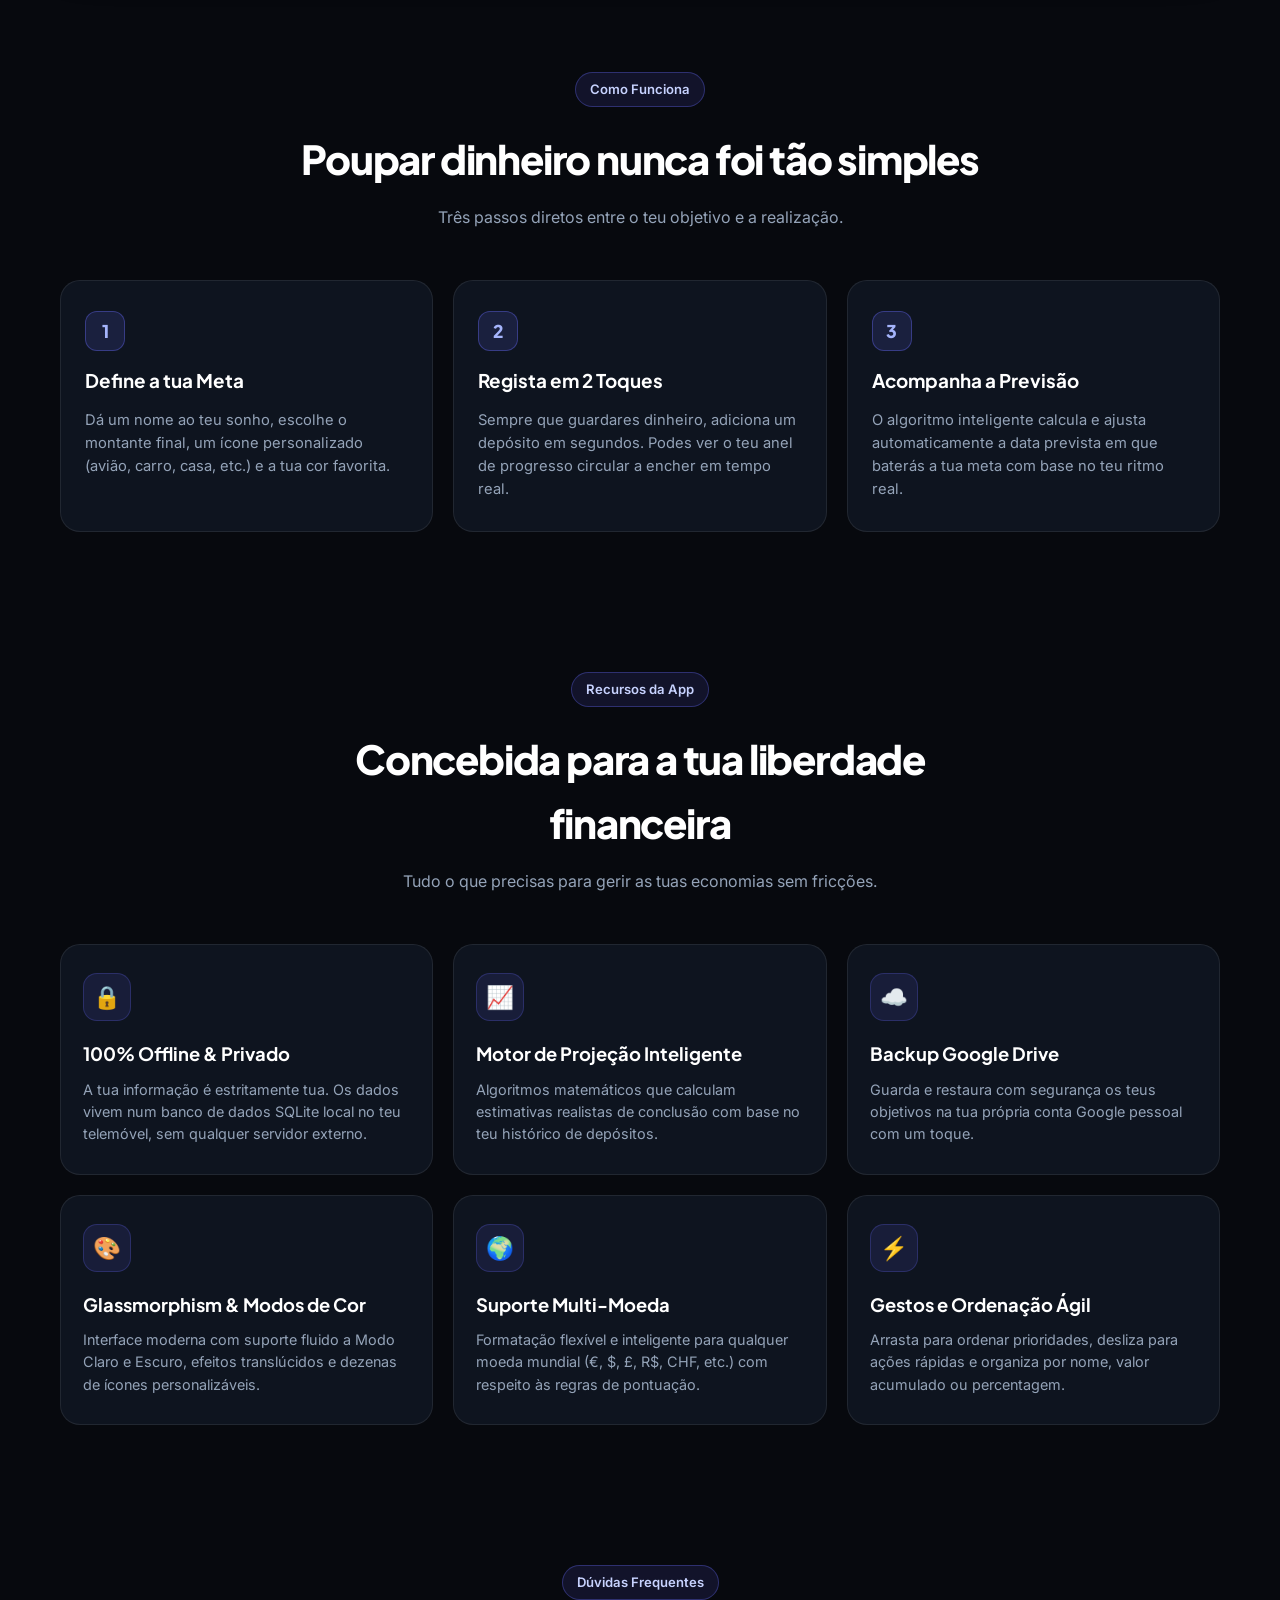
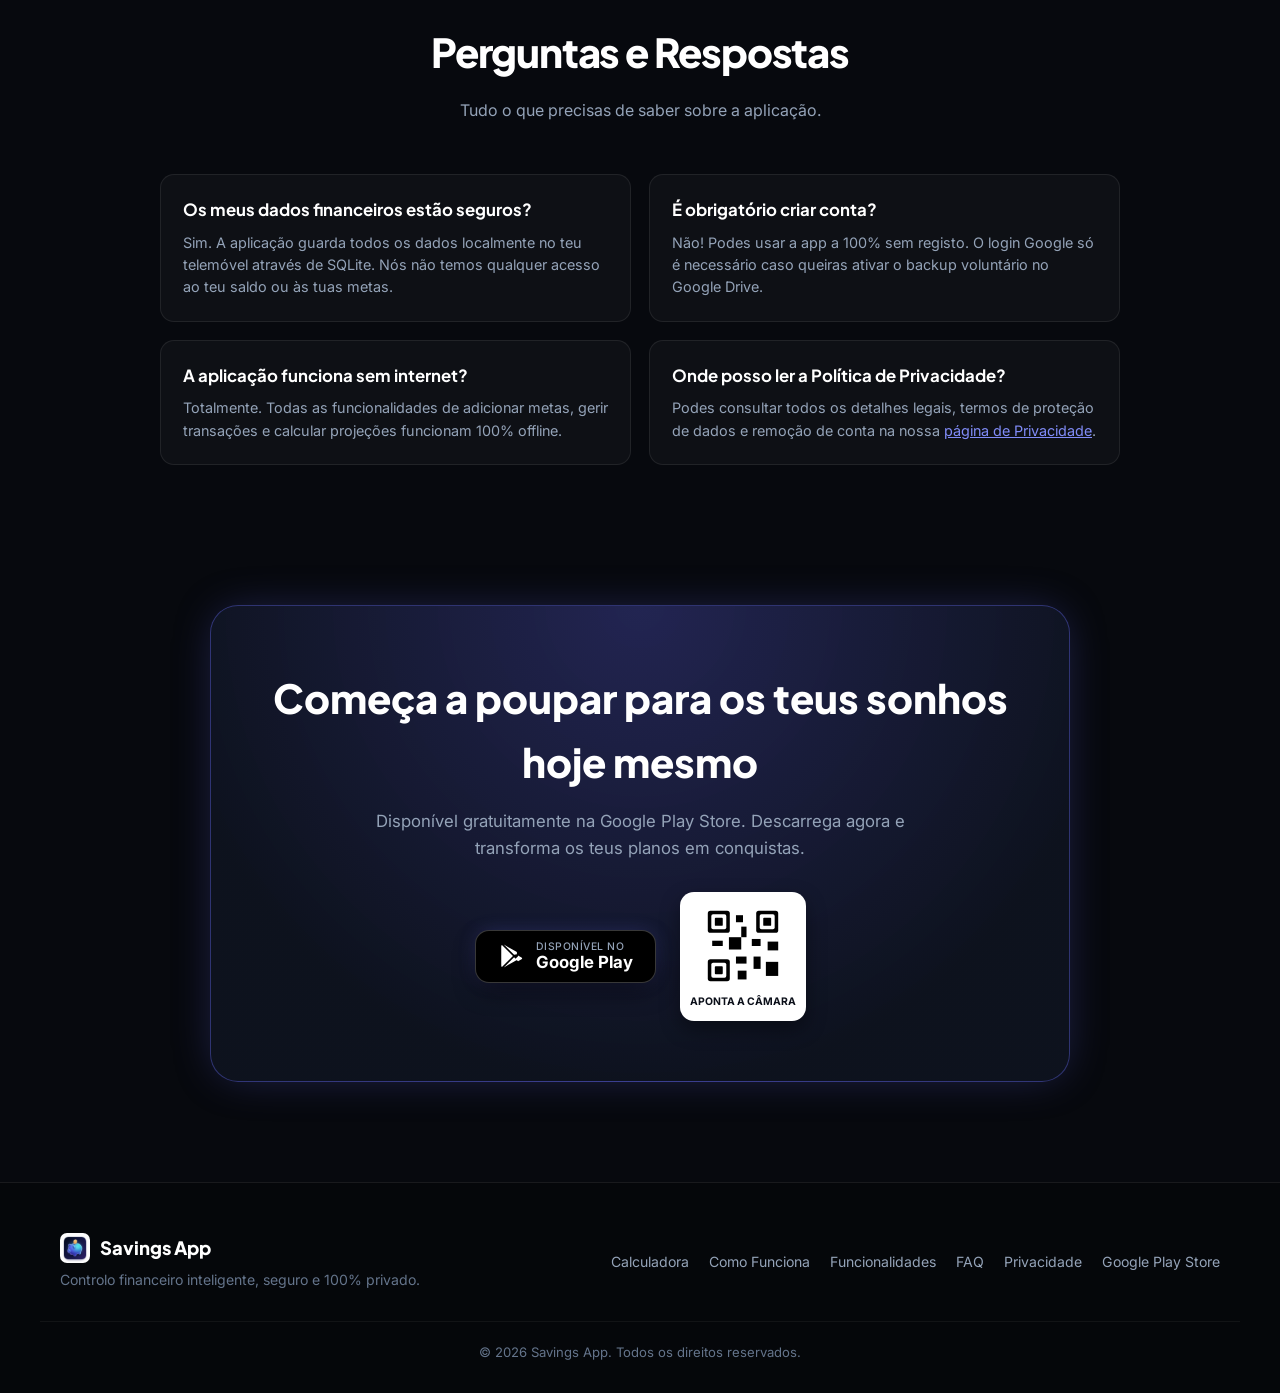
==== commit bd197194: "feat: add interactive savings calculator, mockup screen switcher, 3-step guide, QR code and mobile r" ====
--- a/index.html
+++ b/index.html
@@ -3,12 +3,12 @@
 
 <head>
     <meta charset="UTF-8">
-    <meta name="viewport" content="width=device-width, initial-scale=1.0">
+    <meta name="viewport" content="width=device-width, initial-scale=1.0, maximum-scale=5.0">
     <title>Savings App — Poupa com método. Conquista os teus objetivos.</title>
     
     <!-- Meta & SEO -->
-    <meta name="description" content="A aplicação de poupança offline-first, segura e inteligente. Define metas, prevê datas de conclusão com IA e controla o teu progresso com um design elegante.">
-    <meta name="keywords" content="poupança, savings app, finanças pessoais, metas financeiras, offline-first, google play">
+    <meta name="description" content="A aplicação de poupança offline-first, segura e inteligente para Android. Define metas, simula poupanças com projeções inteligentes e acompanha o teu progresso.">
+    <meta name="keywords" content="poupança, savings app, finanças pessoais, metas financeiras, offline-first, calculadora de poupança, google play">
     <meta property="og:title" content="Savings App — Poupa com método">
     <meta property="og:description" content="A aplicação de finanças pessoais elegante, offline-first e inteligente.">
     <meta property="og:image" content="assets/icon.png">
@@ -16,19 +16,18 @@
     <!-- Google Fonts -->
     <link rel="preconnect" href="https://fonts.googleapis.com">
     <link rel="preconnect" href="https://fonts.gstatic.com" crossorigin>
-    <link href="https://fonts.googleapis.com/css2?family=Plus+Jakarta+Sans:ital,wght@0,400;0,500;0,600;0,700;0,800;1,800&family=Inter:wght@300;400;500;600;700&display=swap" rel="stylesheet">
+    <link href="https://fonts.googleapis.com/css2?family=Plus+Jakarta+Sans:wght@400;500;600;700;800&family=Inter:wght@400;500;600;700&display=swap" rel="stylesheet">
     
     <link rel="icon" type="image/png" href="assets/icon.png">
 
-    <!-- ALL INLINE CRITICAL + COMPLETE CSS (Immune to browser cache) -->
     <style>
         :root {
             --bg-dark: #07090e;
             --bg-surface: #0e131f;
-            --bg-card: rgba(18, 24, 38, 0.7);
-            --bg-card-hover: rgba(28, 38, 60, 0.85);
+            --bg-card: rgba(18, 24, 38, 0.75);
+            --bg-card-hover: rgba(28, 38, 60, 0.9);
             --border-subtle: rgba(255, 255, 255, 0.08);
-            --border-glow: rgba(99, 102, 241, 0.35);
+            --border-glow: rgba(99, 102, 241, 0.4);
             
             --text-primary: #ffffff;
             --text-secondary: #94a3b8;
@@ -45,22 +44,23 @@
 
             --grad-primary: linear-gradient(135deg, #6366f1 0%, #a855f7 50%, #ec4899 100%);
             --grad-accent: linear-gradient(135deg, #10b981 0%, #06b6d4 100%);
-            --grad-dark-card: linear-gradient(180deg, rgba(255, 255, 255, 0.05) 0%, rgba(255, 255, 255, 0.01) 100%);
+            --grad-card: linear-gradient(180deg, rgba(255, 255, 255, 0.04) 0%, rgba(255, 255, 255, 0.01) 100%);
             
             --radius-sm: 8px;
             --radius-md: 14px;
             --radius-lg: 20px;
-            --radius-xl: 32px;
+            --radius-xl: 28px;
             --radius-full: 9999px;
 
-            --font-head: 'Plus Jakarta Sans', sans-serif;
-            --font-body: 'Inter', sans-serif;
+            --font-head: 'Plus Jakarta Sans', -apple-system, BlinkMacSystemFont, sans-serif;
+            --font-body: 'Inter', -apple-system, BlinkMacSystemFont, sans-serif;
         }
 
         *, *::before, *::after {
             margin: 0;
             padding: 0;
             box-sizing: border-box;
+            -webkit-tap-highlight-color: transparent;
         }
 
         html {
@@ -68,6 +68,8 @@
             background-color: var(--bg-dark);
             color: var(--text-primary);
             font-family: var(--font-body);
+            overflow-x: hidden;
+            width: 100%;
         }
 
         body {
@@ -75,6 +77,7 @@
             color: var(--text-primary);
             min-height: 100vh;
             overflow-x: hidden;
+            width: 100%;
             position: relative;
             line-height: 1.6;
         }
@@ -85,42 +88,31 @@
             top: -150px;
             left: 50%;
             transform: translateX(-50%);
-            width: 850px;
-            height: 600px;
+            width: min(850px, 100vw);
+            height: 500px;
             background: radial-gradient(ellipse at center, rgba(99, 102, 241, 0.18) 0%, rgba(168, 85, 247, 0.08) 45%, transparent 70%);
+            filter: blur(60px);
+            pointer-events: none;
+            z-index: 0;
+        }
+
+        .ambient-glow-2 {
+            position: absolute;
+            top: 900px;
+            right: 0;
+            width: min(500px, 80vw);
+            height: 500px;
+            background: radial-gradient(circle, rgba(16, 185, 129, 0.1) 0%, transparent 70%);
             filter: blur(70px);
             pointer-events: none;
             z-index: 0;
         }
 
-        .ambient-glow-2 {
-            position: absolute;
-            top: 750px;
-            right: -100px;
-            width: 600px;
-            height: 600px;
-            background: radial-gradient(circle, rgba(16, 185, 129, 0.1) 0%, transparent 70%);
-            filter: blur(80px);
-            pointer-events: none;
-            z-index: 0;
-        }
-
-        .ambient-glow-3 {
-            position: absolute;
-            top: 1700px;
-            left: -100px;
-            width: 700px;
-            height: 700px;
-            background: radial-gradient(circle, rgba(236, 72, 153, 0.08) 0%, rgba(99, 102, 241, 0.08) 50%, transparent 70%);
-            filter: blur(90px);
-            pointer-events: none;
-            z-index: 0;
-        }
-
         .container {
+            width: 100%;
             max-width: 1200px;
             margin: 0 auto;
-            padding: 0 24px;
+            padding: 0 20px;
             position: relative;
             z-index: 2;
         }
@@ -130,52 +122,54 @@
             position: sticky;
             top: 0;
             z-index: 100;
-            background: rgba(7, 9, 14, 0.8);
+            background: rgba(7, 9, 14, 0.85);
             backdrop-filter: blur(20px);
             -webkit-backdrop-filter: blur(20px);
             border-bottom: 1px solid var(--border-subtle);
-            padding: 14px 0;
+            padding: 12px 0;
+            width: 100%;
         }
 
         .nav-wrap {
             display: flex;
             align-items: center;
             justify-content: space-between;
+            gap: 12px;
         }
 
         .nav-brand {
             display: flex;
             align-items: center;
-            gap: 12px;
+            gap: 10px;
             text-decoration: none;
             color: #ffffff;
             font-family: var(--font-head);
             font-weight: 800;
-            font-size: 1.25rem;
+            font-size: 1.15rem;
             letter-spacing: -0.02em;
+            flex-shrink: 0;
         }
 
         .nav-logo {
-            width: 36px;
-            height: 36px;
-            max-width: 36px;
-            max-height: 36px;
-            border-radius: 9px;
-            box-shadow: 0 4px 15px rgba(99, 102, 241, 0.4);
+            width: 34px;
+            height: 34px;
+            border-radius: 8px;
+            box-shadow: 0 4px 12px rgba(99, 102, 241, 0.4);
             display: block;
             object-fit: cover;
+            flex-shrink: 0;
         }
 
         .nav-menu {
             display: flex;
             align-items: center;
-            gap: 28px;
+            gap: 20px;
         }
 
         .nav-link {
             color: var(--text-secondary);
             text-decoration: none;
-            font-size: 0.92rem;
+            font-size: 0.9rem;
             font-weight: 500;
             transition: color 0.2s ease;
         }
@@ -184,60 +178,53 @@
             color: #ffffff;
         }
 
-        /* ================= BUTTONS ================= */
-        .btn {
-            display: inline-flex;
-            align-items: center;
-            justify-content: center;
-            gap: 8px;
-            text-decoration: none;
-            font-family: var(--font-head);
+        .btn-nav-play {
+            background: rgba(99, 102, 241, 0.15);
+            color: #c7d2fe;
+            border: 1px solid rgba(99, 102, 241, 0.35);
+            padding: 7px 14px;
+            font-size: 0.82rem;
             font-weight: 600;
             border-radius: var(--radius-full);
-            transition: all 0.25s cubic-bezier(0.16, 1, 0.3, 1);
-            cursor: pointer;
-            border: 1px solid transparent;
-        }
-
-        .btn-nav-play {
-            background: rgba(255, 255, 255, 0.08);
-            color: #ffffff;
-            border: 1px solid rgba(255, 255, 255, 0.15);
-            padding: 8px 18px;
-            font-size: 0.88rem;
+            text-decoration: none;
+            display: inline-flex;
+            align-items: center;
+            gap: 6px;
+            transition: all 0.2s;
+            white-space: nowrap;
         }
 
         .btn-nav-play:hover {
-            background: rgba(255, 255, 255, 0.14);
-            border-color: rgba(255, 255, 255, 0.3);
-            transform: translateY(-1px);
-        }
-
+            background: rgba(99, 102, 241, 0.25);
+            color: #ffffff;
+        }
+
+        /* ================= BUTTONS ================= */
         .btn-play-hero {
             background: #000000;
             color: #ffffff;
             border: 1px solid rgba(255, 255, 255, 0.22);
-            padding: 12px 26px;
+            padding: 10px 22px;
             border-radius: var(--radius-md);
-            box-shadow: 0 10px 30px -5px rgba(0, 0, 0, 0.8), 0 0 20px -5px rgba(99, 102, 241, 0.4);
+            box-shadow: 0 10px 25px -5px rgba(0, 0, 0, 0.7), 0 0 20px -5px rgba(99, 102, 241, 0.4);
             display: inline-flex;
             align-items: center;
-            gap: 14px;
+            gap: 12px;
+            text-decoration: none;
             transition: all 0.25s ease;
+            max-width: 100%;
         }
 
         .btn-play-hero:hover {
             background: #111116;
             border-color: rgba(255, 255, 255, 0.45);
-            transform: translateY(-3px) scale(1.02);
-            box-shadow: 0 15px 35px -5px rgba(0, 0, 0, 0.9), 0 0 30px -5px rgba(99, 102, 241, 0.6);
+            transform: translateY(-2px);
+            box-shadow: 0 12px 30px -5px rgba(0, 0, 0, 0.9), 0 0 25px -5px rgba(99, 102, 241, 0.6);
         }
 
         .btn-play-hero svg {
-            width: 28px;
-            height: 28px;
-            max-width: 28px;
-            max-height: 28px;
+            width: 26px;
+            height: 26px;
             flex-shrink: 0;
         }
 
@@ -249,7 +236,7 @@
         }
 
         .btn-play-sub {
-            font-size: 0.68rem;
+            font-size: 0.65rem;
             color: #94a3b8;
             text-transform: uppercase;
             letter-spacing: 0.05em;
@@ -257,7 +244,7 @@
         }
 
         .btn-play-main {
-            font-size: 1.15rem;
+            font-size: 1.05rem;
             font-weight: 700;
             color: #ffffff;
         }
@@ -266,9 +253,15 @@
             background: rgba(255, 255, 255, 0.05);
             color: #ffffff;
             border: 1px solid var(--border-subtle);
-            padding: 15px 26px;
+            padding: 12px 20px;
             border-radius: var(--radius-md);
-            font-size: 0.95rem;
+            font-size: 0.92rem;
+            font-weight: 600;
+            text-decoration: none;
+            display: inline-flex;
+            align-items: center;
+            justify-content: center;
+            transition: all 0.2s;
         }
 
         .btn-secondary:hover {
@@ -279,46 +272,52 @@
 
         /* ================= HERO SECTION ================= */
         .hero {
-            padding: 90px 0 120px;
+            padding: 40px 0 80px;
             position: relative;
         }
 
         .hero-grid {
             display: grid;
             grid-template-columns: 1.1fr 0.9fr;
-            gap: 60px;
-            align-items: center;
+            gap: 40px;
+            align-items: center;
+        }
+
+        .hero-left {
+            display: flex;
+            flex-direction: column;
+            align-items: flex-start;
         }
 
         .pill-badge {
             display: inline-flex;
             align-items: center;
             gap: 8px;
-            padding: 7px 16px;
+            padding: 6px 14px;
             background: rgba(99, 102, 241, 0.12);
             border: 1px solid rgba(99, 102, 241, 0.35);
             border-radius: var(--radius-full);
             color: #c7d2fe;
-            font-size: 0.84rem;
+            font-size: 0.82rem;
             font-weight: 600;
-            margin-bottom: 24px;
+            margin-bottom: 20px;
         }
 
         .pill-dot {
-            width: 8px;
-            height: 8px;
+            width: 7px;
+            height: 7px;
             border-radius: 50%;
             background: var(--emerald);
-            box-shadow: 0 0 10px var(--emerald);
+            box-shadow: 0 0 8px var(--emerald);
         }
 
         .hero-title {
             font-family: var(--font-head);
-            font-size: 3.8rem;
+            font-size: clamp(2.2rem, 5vw, 3.6rem);
             font-weight: 800;
-            line-height: 1.08;
+            line-height: 1.1;
             letter-spacing: -0.035em;
-            margin-bottom: 22px;
+            margin-bottom: 18px;
         }
 
         .grad-text {
@@ -328,10 +327,10 @@
         }
 
         .hero-sub {
-            font-size: 1.18rem;
+            font-size: clamp(1rem, 2.5vw, 1.15rem);
             color: var(--text-secondary);
-            line-height: 1.65;
-            margin-bottom: 38px;
+            line-height: 1.6;
+            margin-bottom: 30px;
             max-width: 520px;
         }
 
@@ -339,138 +338,145 @@
             display: flex;
             flex-wrap: wrap;
             align-items: center;
+            gap: 14px;
+            margin-bottom: 34px;
+            width: 100%;
+        }
+
+        .hero-chips {
+            display: flex;
+            flex-wrap: wrap;
             gap: 16px;
-            margin-bottom: 42px;
-        }
-
-        .hero-chips {
-            display: flex;
-            flex-wrap: wrap;
-            gap: 20px;
-            padding-top: 24px;
+            padding-top: 20px;
             border-top: 1px solid var(--border-subtle);
+            width: 100%;
         }
 
         .hero-chip {
             display: flex;
             align-items: center;
-            gap: 8px;
-            font-size: 0.88rem;
+            gap: 6px;
+            font-size: 0.84rem;
             color: var(--text-secondary);
             font-weight: 500;
         }
 
         .hero-chip-icon {
             color: var(--emerald);
-            display: flex;
-            align-items: center;
-        }
-
-        /* ================= 3D SMARTPHONE MOCKUP ================= */
+            font-weight: bold;
+        }
+
+        /* ================= SMARTPHONE MOCKUP ================= */
         .mockup-container {
             position: relative;
             display: flex;
+            flex-direction: column;
+            align-items: center;
             justify-content: center;
-            align-items: center;
-        }
-
-        /* Floating Pill 1 */
-        .float-card-1 {
-            position: absolute;
-            top: 80px;
-            left: -30px;
-            background: rgba(14, 19, 31, 0.85);
-            backdrop-filter: blur(16px);
-            border: 1px solid rgba(16, 185, 129, 0.4);
-            border-radius: var(--radius-md);
-            padding: 12px 16px;
-            display: flex;
-            align-items: center;
-            gap: 12px;
-            box-shadow: 0 15px 30px rgba(0, 0, 0, 0.6), 0 0 20px rgba(16, 185, 129, 0.2);
-            z-index: 10;
-            animation: floatSlow 5s ease-in-out infinite;
-        }
-
-        /* Floating Pill 2 */
-        .float-card-2 {
-            position: absolute;
-            bottom: 120px;
-            right: -25px;
-            background: rgba(14, 19, 31, 0.85);
-            backdrop-filter: blur(16px);
-            border: 1px solid rgba(99, 102, 241, 0.4);
-            border-radius: var(--radius-md);
-            padding: 12px 16px;
-            display: flex;
-            align-items: center;
-            gap: 12px;
-            box-shadow: 0 15px 30px rgba(0, 0, 0, 0.6), 0 0 20px rgba(99, 102, 241, 0.2);
-            z-index: 10;
-            animation: floatSlow 6s ease-in-out infinite reverse;
-        }
-
-        @keyframes floatSlow {
-            0%, 100% { transform: translateY(0); }
-            50% { transform: translateY(-10px); }
-        }
-
-        .float-icon {
-            width: 36px;
-            height: 36px;
-            border-radius: 10px;
-            display: flex;
-            align-items: center;
-            justify-content: center;
-            font-size: 1.2rem;
+            width: 100%;
+            max-width: 340px;
+            margin: 0 auto;
+        }
+
+        /* Interactive Phone Screen Switcher Tabs */
+        .mockup-tabs {
+            display: flex;
+            background: rgba(255, 255, 255, 0.05);
+            border: 1px solid var(--border-subtle);
+            padding: 4px;
+            border-radius: var(--radius-full);
+            gap: 4px;
+            margin-bottom: 16px;
+            width: 100%;
+            max-width: 310px;
+        }
+
+        .mockup-tab-btn {
+            flex: 1;
+            background: transparent;
+            border: none;
+            color: var(--text-secondary);
+            padding: 6px 8px;
+            border-radius: var(--radius-full);
+            font-size: 0.75rem;
+            font-weight: 600;
+            font-family: var(--font-head);
+            cursor: pointer;
+            transition: all 0.2s;
+            text-align: center;
+            white-space: nowrap;
+        }
+
+        .mockup-tab-btn.active {
+            background: var(--primary);
+            color: #ffffff;
+            box-shadow: 0 2px 10px rgba(99, 102, 241, 0.5);
         }
 
         .phone-frame {
-            width: 320px;
-            height: 640px;
+            width: 100%;
+            max-width: 310px;
             background: #0b0e17;
-            border: 10px solid #1e2638;
-            border-radius: 48px;
-            box-shadow: 0 25px 60px -10px rgba(0, 0, 0, 0.9), 0 0 45px -10px rgba(99, 102, 241, 0.35);
+            border: 8px solid #1e2638;
+            border-radius: 42px;
+            box-shadow: 0 20px 50px -10px rgba(0, 0, 0, 0.9), 0 0 35px -10px rgba(99, 102, 241, 0.35);
             overflow: hidden;
             display: flex;
             flex-direction: column;
             position: relative;
             z-index: 5;
+            min-height: 520px;
         }
 
         .phone-island {
-            width: 96px;
-            height: 22px;
+            width: 90px;
+            height: 20px;
             background: #1e2638;
-            border-radius: 0 0 14px 14px;
+            border-radius: 0 0 12px 12px;
             margin: 0 auto;
             display: flex;
             align-items: center;
             justify-content: center;
             gap: 6px;
+            flex-shrink: 0;
         }
 
         .island-lens {
-            width: 6px;
-            height: 6px;
+            width: 5px;
+            height: 5px;
             background: #000000;
             border-radius: 50%;
         }
 
         .island-speaker {
-            width: 30px;
+            width: 26px;
             height: 3px;
             background: #111624;
             border-radius: 2px;
         }
 
         .phone-body {
-            padding: 16px;
+            padding: 14px;
             display: flex;
             flex-direction: column;
-            gap: 14px;
-            height: 100%;
+            gap: 12px;
+            flex: 1;
+        }
+
+        .phone-screen-view {
+            display: none;
+            flex-direction: column;
+            gap: 12px;
+            animation: fadeIn 0.3s ease;
+        }
+
+        .phone-screen-view.active {
+            display: flex;
+        }
+
+        @keyframes fadeIn {
+            from { opacity: 0; transform: translateY(6px); }
+            to { opacity: 1; transform: translateY(0); }
         }
 
         .phone-header {
@@ -479,32 +485,27 @@
             align-items: center;
         }
 
-        .phone-user {
-            display: flex;
-            flex-direction: column;
-        }
-
         .phone-user-sub {
-            font-size: 0.7rem;
+            font-size: 0.68rem;
             color: var(--text-muted);
         }
 
         .phone-user-title {
-            font-size: 1.05rem;
+            font-size: 0.98rem;
             font-weight: 700;
             font-family: var(--font-head);
             color: #ffffff;
         }
 
         .phone-avatar {
-            width: 32px;
-            height: 32px;
+            width: 28px;
+            height: 28px;
             border-radius: 50%;
             background: var(--grad-primary);
             display: flex;
             align-items: center;
             justify-content: center;
-            font-size: 0.75rem;
+            font-size: 0.7rem;
             font-weight: 700;
             color: #ffffff;
         }
@@ -514,7 +515,7 @@
             background: linear-gradient(135deg, rgba(99, 102, 241, 0.3) 0%, rgba(168, 85, 247, 0.15) 100%);
             border: 1px solid rgba(99, 102, 241, 0.4);
             border-radius: var(--radius-md);
-            padding: 14px;
+            padding: 12px;
             display: flex;
             justify-content: space-between;
             align-items: center;
@@ -522,7 +523,7 @@
         }
 
         .mock-balance-label {
-            font-size: 0.7rem;
+            font-size: 0.65rem;
             color: #c7d2fe;
             text-transform: uppercase;
             font-weight: 600;
@@ -530,25 +531,26 @@
         }
 
         .mock-balance-val {
-            font-size: 1.4rem;
+            font-size: 1.25rem;
             font-weight: 800;
             font-family: var(--font-head);
             color: #ffffff;
         }
 
         .mock-balance-pill {
-            font-size: 0.68rem;
+            font-size: 0.65rem;
             color: var(--emerald-light);
             font-weight: 600;
         }
 
         .ring-svg-wrap {
             position: relative;
-            width: 48px;
-            height: 48px;
+            width: 44px;
+            height: 44px;
             display: flex;
             align-items: center;
             justify-content: center;
+            flex-shrink: 0;
         }
 
         .ring-svg {
@@ -577,17 +579,17 @@
         .mock-items {
             display: flex;
             flex-direction: column;
-            gap: 10px;
+            gap: 8px;
         }
 
         .mock-item {
             background: rgba(255, 255, 255, 0.04);
             border: 1px solid rgba(255, 255, 255, 0.07);
             border-radius: var(--radius-md);
-            padding: 12px;
+            padding: 10px;
             display: flex;
             flex-direction: column;
-            gap: 8px;
+            gap: 6px;
         }
 
         .mock-item-head {
@@ -599,14 +601,14 @@
         .mock-item-left {
             display: flex;
             align-items: center;
-            gap: 8px;
+            gap: 6px;
         }
 
         .mock-emoji {
-            font-size: 1.1rem;
+            font-size: 1rem;
             background: rgba(255, 255, 255, 0.06);
-            width: 28px;
-            height: 28px;
+            width: 26px;
+            height: 26px;
             border-radius: 6px;
             display: flex;
             align-items: center;
@@ -614,13 +616,13 @@
         }
 
         .mock-item-name {
-            font-size: 0.82rem;
+            font-size: 0.78rem;
             font-weight: 600;
             color: #ffffff;
         }
 
         .mock-proj-tag {
-            font-size: 0.65rem;
+            font-size: 0.62rem;
             color: #c7d2fe;
             background: rgba(99, 102, 241, 0.2);
             padding: 2px 6px;
@@ -641,191 +643,514 @@
             border-radius: 3px;
         }
 
-        .fill-japan {
-            width: 82%;
-            background: linear-gradient(90deg, #ec4899, #f43f5e);
-        }
-
-        .fill-shield {
-            width: 65%;
-            background: linear-gradient(90deg, #10b981, #06b6d4);
-        }
-
-        .fill-car {
-            width: 38%;
-            background: linear-gradient(90deg, #6366f1, #8b5cf6);
-        }
+        .fill-japan { width: 82%; background: linear-gradient(90deg, #ec4899, #f43f5e); }
+        .fill-shield { width: 65%; background: linear-gradient(90deg, #10b981, #06b6d4); }
+        .fill-car { width: 38%; background: linear-gradient(90deg, #6366f1, #8b5cf6); }
 
         .mock-item-foot {
             display: flex;
             justify-content: space-between;
+            font-size: 0.68rem;
+            color: var(--text-muted);
+        }
+
+        .mock-item-foot strong {
+            color: #ffffff;
+        }
+
+        /* Screen 2: Smart Projections Mock View */
+        .proj-card {
+            background: rgba(16, 185, 129, 0.1);
+            border: 1px solid rgba(16, 185, 129, 0.3);
+            border-radius: var(--radius-md);
+            padding: 12px;
+            display: flex;
+            flex-direction: column;
+            gap: 6px;
+        }
+
+        .proj-badge {
+            font-size: 0.65rem;
+            color: #34d399;
+            font-weight: 700;
+            text-transform: uppercase;
+        }
+
+        .proj-date {
+            font-size: 1.15rem;
+            font-weight: 800;
+            color: #ffffff;
+            font-family: var(--font-head);
+        }
+
+        .proj-desc {
             font-size: 0.7rem;
-            color: var(--text-muted);
-        }
-
-        .mock-item-foot strong {
-            color: #ffffff;
-        }
-
-        /* ================= FEATURES SECTION ================= */
-        .section-wrap {
-            padding: 110px 0;
-            position: relative;
-        }
-
-        .section-head {
-            text-align: center;
-            max-width: 680px;
-            margin: 0 auto 60px;
-        }
-
-        .section-title {
-            font-family: var(--font-head);
-            font-size: 2.6rem;
-            font-weight: 800;
-            letter-spacing: -0.03em;
-            margin-bottom: 16px;
-            color: #ffffff;
-        }
-
-        .section-desc {
-            font-size: 1.1rem;
-            color: var(--text-secondary);
-        }
-
-        .cards-grid {
+            color: #cbd5e1;
+            line-height: 1.4;
+        }
+
+        .history-mini-list {
+            display: flex;
+            flex-direction: column;
+            gap: 6px;
+        }
+
+        .hist-item {
+            background: rgba(255, 255, 255, 0.03);
+            border: 1px solid var(--border-subtle);
+            border-radius: 8px;
+            padding: 8px 10px;
+            display: flex;
+            justify-content: space-between;
+            align-items: center;
+            font-size: 0.72rem;
+        }
+
+        .hist-plus { color: #34d399; font-weight: 700; }
+
+        /* Screen 3: Create Goal Mock View */
+        .mock-create-form {
+            display: flex;
+            flex-direction: column;
+            gap: 10px;
+        }
+
+        .mock-input-box {
+            background: rgba(255, 255, 255, 0.05);
+            border: 1px solid rgba(255, 255, 255, 0.1);
+            border-radius: 8px;
+            padding: 8px 10px;
+            font-size: 0.75rem;
+            color: #fff;
+        }
+
+        .mock-icon-grid {
+            display: grid;
+            grid-template-columns: repeat(5, 1fr);
+            gap: 6px;
+        }
+
+        .mock-icon-chip {
+            background: rgba(255, 255, 255, 0.06);
+            border: 1px solid rgba(255, 255, 255, 0.1);
+            border-radius: 6px;
+            height: 30px;
+            display: flex;
+            align-items: center;
+            justify-content: center;
+            font-size: 0.9rem;
+            cursor: pointer;
+        }
+
+        .mock-icon-chip.selected {
+            background: rgba(99, 102, 241, 0.3);
+            border-color: #818cf8;
+        }
+
+        /* ================= METRICS STATS BANNER ================= */
+        .stats-section {
+            padding: 20px 0 60px;
+        }
+
+        .stats-grid {
             display: grid;
             grid-template-columns: repeat(3, 1fr);
-            gap: 24px;
-        }
-
-        .card-feature {
-            background: var(--bg-card);
+            gap: 16px;
+        }
+
+        .stat-card {
+            background: var(--grad-card);
             border: 1px solid var(--border-subtle);
             border-radius: var(--radius-lg);
-            padding: 34px 28px;
-            transition: all 0.3s cubic-bezier(0.16, 1, 0.3, 1);
+            padding: 24px 20px;
+            text-align: center;
+            backdrop-filter: blur(10px);
+        }
+
+        .stat-number {
+            font-family: var(--font-head);
+            font-size: clamp(2rem, 4vw, 2.8rem);
+            font-weight: 800;
+            background: var(--grad-primary);
+            -webkit-background-clip: text;
+            -webkit-text-fill-color: transparent;
+            margin-bottom: 4px;
+        }
+
+        .stat-label {
+            font-size: 0.95rem;
+            font-weight: 700;
+            color: #ffffff;
+            margin-bottom: 4px;
+        }
+
+        .stat-sub {
+            font-size: 0.8rem;
+            color: var(--text-secondary);
+        }
+
+        /* ================= INTERACTIVE SAVINGS CALCULATOR ================= */
+        .calculator-section {
+            padding: 70px 0;
+            position: relative;
+        }
+
+        .calc-wrapper {
+            background: linear-gradient(135deg, rgba(24, 33, 56, 0.9) 0%, rgba(14, 19, 31, 0.95) 100%);
+            border: 1px solid rgba(99, 102, 241, 0.35);
+            border-radius: var(--radius-xl);
+            padding: clamp(24px, 5vw, 50px);
+            box-shadow: 0 25px 50px -10px rgba(0, 0, 0, 0.8), 0 0 40px -10px rgba(99, 102, 241, 0.25);
+            display: grid;
+            grid-template-columns: 1.1fr 0.9fr;
+            gap: 40px;
+            align-items: center;
+        }
+
+        .calc-left h2 {
+            font-family: var(--font-head);
+            font-size: clamp(1.8rem, 3.5vw, 2.4rem);
+            font-weight: 800;
+            margin-bottom: 12px;
+            line-height: 1.2;
+        }
+
+        .calc-left p {
+            color: var(--text-secondary);
+            font-size: 0.98rem;
+            margin-bottom: 28px;
+        }
+
+        .calc-control-group {
+            display: flex;
+            flex-direction: column;
+            gap: 22px;
+        }
+
+        .calc-control {
+            display: flex;
+            flex-direction: column;
+            gap: 8px;
+        }
+
+        .calc-label-row {
+            display: flex;
+            justify-content: space-between;
+            align-items: center;
+            font-size: 0.9rem;
+            font-weight: 600;
+        }
+
+        .calc-val-display {
+            font-family: var(--font-head);
+            font-size: 1.15rem;
+            font-weight: 800;
+            color: #818cf8;
+        }
+
+        .range-slider {
+            -webkit-appearance: none;
+            appearance: none;
+            width: 100%;
+            height: 8px;
+            border-radius: 4px;
+            background: rgba(255, 255, 255, 0.1);
+            outline: none;
+            cursor: pointer;
+        }
+
+        .range-slider::-webkit-slider-thumb {
+            -webkit-appearance: none;
+            appearance: none;
+            width: 22px;
+            height: 22px;
+            border-radius: 50%;
+            background: var(--primary-light);
+            box-shadow: 0 0 12px var(--primary);
+            cursor: pointer;
+            border: 2px solid #ffffff;
+        }
+
+        .range-slider::-moz-range-thumb {
+            width: 22px;
+            height: 22px;
+            border-radius: 50%;
+            background: var(--primary-light);
+            box-shadow: 0 0 12px var(--primary);
+            cursor: pointer;
+            border: 2px solid #ffffff;
+        }
+
+        /* Calculator Result Box */
+        .calc-result-box {
+            background: #080c16;
+            border: 1px solid var(--border-subtle);
+            border-radius: var(--radius-lg);
+            padding: clamp(20px, 4vw, 32px);
+            display: flex;
+            flex-direction: column;
+            gap: 16px;
+            text-align: center;
             position: relative;
             overflow: hidden;
-            display: flex;
-            flex-direction: column;
-        }
-
-        .card-feature::before {
+        }
+
+        .calc-result-box::before {
             content: '';
             position: absolute;
             top: 0;
             left: 0;
             right: 0;
-            height: 2px;
+            height: 3px;
             background: var(--grad-primary);
-            opacity: 0;
-            transition: opacity 0.3s ease;
+        }
+
+        .calc-res-label {
+            font-size: 0.8rem;
+            text-transform: uppercase;
+            letter-spacing: 0.05em;
+            color: #94a3b8;
+            font-weight: 600;
+        }
+
+        .calc-res-months {
+            font-family: var(--font-head);
+            font-size: clamp(2.4rem, 5vw, 3.2rem);
+            font-weight: 800;
+            color: #ffffff;
+            line-height: 1;
+        }
+
+        .calc-res-date {
+            font-size: 1.05rem;
+            color: var(--emerald-light);
+            font-weight: 700;
+        }
+
+        .calc-prog-bar-wrap {
+            width: 100%;
+            height: 8px;
+            background: rgba(255, 255, 255, 0.08);
+            border-radius: 4px;
+            overflow: hidden;
+            margin: 6px 0;
+        }
+
+        .calc-prog-bar-fill {
+            height: 100%;
+            width: 100%;
+            background: var(--grad-accent);
+            border-radius: 4px;
+            animation: pulseGlow 2s infinite;
+        }
+
+        @keyframes pulseGlow {
+            0%, 100% { opacity: 0.85; }
+            50% { opacity: 1; }
+        }
+
+        .calc-note {
+            font-size: 0.8rem;
+            color: var(--text-muted);
+            line-height: 1.4;
+        }
+
+        /* ================= HOW IT WORKS (3 STEPS) ================= */
+        .steps-section {
+            padding: 70px 0;
+        }
+
+        .section-head {
+            text-align: center;
+            max-width: 680px;
+            margin: 0 auto 50px;
+        }
+
+        .section-title {
+            font-family: var(--font-head);
+            font-size: clamp(1.8rem, 4vw, 2.5rem);
+            font-weight: 800;
+            letter-spacing: -0.03em;
+            margin-bottom: 14px;
+            color: #ffffff;
+        }
+
+        .section-desc {
+            font-size: 1rem;
+            color: var(--text-secondary);
+        }
+
+        .steps-grid {
+            display: grid;
+            grid-template-columns: repeat(3, 1fr);
+            gap: 20px;
+        }
+
+        .step-card {
+            background: var(--bg-card);
+            border: 1px solid var(--border-subtle);
+            border-radius: var(--radius-lg);
+            padding: 30px 24px;
+            display: flex;
+            flex-direction: column;
+            gap: 14px;
+            position: relative;
+        }
+
+        .step-num-badge {
+            width: 40px;
+            height: 40px;
+            border-radius: 12px;
+            background: rgba(99, 102, 241, 0.15);
+            border: 1px solid rgba(99, 102, 241, 0.4);
+            color: #a5b4fc;
+            font-family: var(--font-head);
+            font-weight: 800;
+            font-size: 1.1rem;
+            display: flex;
+            align-items: center;
+            justify-content: center;
+        }
+
+        .step-card h3 {
+            font-family: var(--font-head);
+            font-size: 1.18rem;
+            font-weight: 700;
+            color: #ffffff;
+        }
+
+        .step-card p {
+            color: var(--text-secondary);
+            font-size: 0.92rem;
+            line-height: 1.55;
+        }
+
+        /* ================= FEATURES GRID ================= */
+        .features-section {
+            padding: 70px 0;
+        }
+
+        .cards-grid {
+            display: grid;
+            grid-template-columns: repeat(3, 1fr);
+            gap: 20px;
+        }
+
+        .card-feature {
+            background: var(--bg-card);
+            border: 1px solid var(--border-subtle);
+            border-radius: var(--radius-lg);
+            padding: 28px 22px;
+            transition: all 0.3s ease;
+            display: flex;
+            flex-direction: column;
         }
 
         .card-feature:hover {
-            transform: translateY(-6px);
+            transform: translateY(-4px);
             background: var(--bg-card-hover);
             border-color: rgba(99, 102, 241, 0.4);
-            box-shadow: 0 20px 40px -15px rgba(0, 0, 0, 0.7), 0 0 25px -5px rgba(99, 102, 241, 0.25);
-        }
-
-        .card-feature:hover::before {
-            opacity: 1;
         }
 
         .feature-icon-circle {
-            width: 52px;
-            height: 52px;
+            width: 48px;
+            height: 48px;
             border-radius: var(--radius-md);
             background: rgba(99, 102, 241, 0.12);
             border: 1px solid rgba(99, 102, 241, 0.25);
             display: flex;
             align-items: center;
             justify-content: center;
-            font-size: 1.5rem;
-            margin-bottom: 22px;
+            font-size: 1.4rem;
+            margin-bottom: 18px;
         }
 
         .card-feature h3 {
             font-family: var(--font-head);
-            font-size: 1.25rem;
+            font-size: 1.15rem;
             font-weight: 700;
-            margin-bottom: 12px;
+            margin-bottom: 10px;
             color: #ffffff;
         }
 
         .card-feature p {
             color: var(--text-secondary);
-            font-size: 0.95rem;
-            line-height: 1.6;
-        }
-
-        /* ================= SHOWCASE BANNER ================= */
-        .showcase-banner {
-            background: linear-gradient(135deg, rgba(20, 28, 48, 0.8) 0%, rgba(12, 17, 29, 0.9) 100%);
-            border: 1px solid rgba(99, 102, 241, 0.3);
+            font-size: 0.9rem;
+            line-height: 1.55;
+        }
+
+        /* ================= DESKTOP QR CODE & DOWNLOAD BANNER ================= */
+        .cta-section {
+            padding: 70px 0 100px;
+        }
+
+        .cta-card {
+            background: radial-gradient(circle at 50% 0%, rgba(99, 102, 241, 0.3) 0%, rgba(14, 19, 31, 0.95) 75%);
+            border: 1px solid rgba(99, 102, 241, 0.4);
             border-radius: var(--radius-xl);
-            padding: 60px 48px;
-            display: grid;
-            grid-template-columns: 1.2fr 0.8fr;
-            gap: 40px;
-            align-items: center;
-            box-shadow: 0 20px 50px -10px rgba(0, 0, 0, 0.8);
-        }
-
-        .showcase-banner h2 {
+            padding: clamp(30px, 6vw, 60px) 24px;
+            text-align: center;
+            max-width: 860px;
+            margin: 0 auto;
+            box-shadow: 0 0 45px -10px rgba(99, 102, 241, 0.35);
+        }
+
+        .cta-card h2 {
             font-family: var(--font-head);
-            font-size: 2.2rem;
+            font-size: clamp(1.8rem, 4vw, 2.5rem);
             font-weight: 800;
-            margin-bottom: 18px;
-            line-height: 1.2;
-        }
-
-        .showcase-banner p {
+            margin-bottom: 14px;
+        }
+
+        .cta-card p {
+            font-size: 1.05rem;
             color: var(--text-secondary);
-            font-size: 1.05rem;
-            line-height: 1.6;
-            margin-bottom: 24px;
-        }
-
-        .check-list {
-            list-style: none;
+            max-width: 540px;
+            margin: 0 auto 30px;
+        }
+
+        .cta-actions-wrap {
+            display: flex;
+            align-items: center;
+            justify-content: center;
+            gap: 24px;
+            flex-wrap: wrap;
+        }
+
+        .qr-card-box {
+            background: #ffffff;
+            border-radius: var(--radius-md);
+            padding: 10px;
             display: flex;
             flex-direction: column;
-            gap: 12px;
-        }
-
-        .check-item {
-            display: flex;
-            align-items: center;
-            gap: 10px;
-            font-size: 0.95rem;
-            color: #e2e8f0;
-        }
-
-        .check-icon {
-            color: var(--emerald);
-            flex-shrink: 0;
-            font-weight: bold;
-        }
-
-        .showcase-widget {
-            background: #080c16;
-            border: 1px solid var(--border-subtle);
-            border-radius: var(--radius-lg);
-            padding: 24px;
-            display: flex;
-            flex-direction: column;
-            gap: 14px;
+            align-items: center;
+            gap: 4px;
+            box-shadow: 0 8px 20px rgba(0, 0, 0, 0.4);
+        }
+
+        .qr-card-box svg {
+            width: 88px;
+            height: 88px;
+            display: block;
+        }
+
+        .qr-card-text {
+            font-size: 0.65rem;
+            color: #0b0f19;
+            font-weight: 700;
+            text-transform: uppercase;
         }
 
         /* ================= FAQ SECTION ================= */
+        .faq-section {
+            padding: 70px 0;
+        }
+
         .faq-grid {
             display: grid;
             grid-template-columns: repeat(2, 1fr);
-            gap: 20px;
-            max-width: 980px;
+            gap: 18px;
+            max-width: 960px;
             margin: 0 auto;
         }
 
@@ -833,54 +1158,28 @@
             background: rgba(255, 255, 255, 0.03);
             border: 1px solid var(--border-subtle);
             border-radius: var(--radius-md);
-            padding: 26px;
+            padding: 22px;
         }
 
         .faq-box h4 {
             font-family: var(--font-head);
-            font-size: 1.1rem;
+            font-size: 1.05rem;
             font-weight: 700;
-            margin-bottom: 10px;
+            margin-bottom: 8px;
             color: #ffffff;
         }
 
         .faq-box p {
             color: var(--text-secondary);
-            font-size: 0.92rem;
-            line-height: 1.6;
-        }
-
-        /* ================= CTA BOX ================= */
-        .cta-card {
-            background: radial-gradient(circle at 50% 0%, rgba(99, 102, 241, 0.3) 0%, rgba(14, 19, 31, 0.95) 75%);
-            border: 1px solid rgba(99, 102, 241, 0.4);
-            border-radius: var(--radius-xl);
-            padding: 70px 30px;
-            text-align: center;
-            max-width: 880px;
-            margin: 0 auto;
-            box-shadow: 0 0 50px -10px rgba(99, 102, 241, 0.35);
-        }
-
-        .cta-card h2 {
-            font-family: var(--font-head);
-            font-size: 2.6rem;
-            font-weight: 800;
-            margin-bottom: 16px;
-        }
-
-        .cta-card p {
-            font-size: 1.15rem;
-            color: var(--text-secondary);
-            max-width: 560px;
-            margin: 0 auto 34px;
+            font-size: 0.9rem;
+            line-height: 1.55;
         }
 
         /* ================= FOOTER ================= */
         .footer {
             background: #05070a;
             border-top: 1px solid var(--border-subtle);
-            padding: 60px 0 30px;
+            padding: 50px 0 30px;
             color: var(--text-muted);
         }
 
@@ -889,14 +1188,14 @@
             justify-content: space-between;
             align-items: center;
             flex-wrap: wrap;
-            gap: 28px;
-            padding-bottom: 40px;
+            gap: 24px;
+            padding-bottom: 30px;
         }
 
         .footer-brand {
             display: flex;
             flex-direction: column;
-            gap: 8px;
+            gap: 6px;
         }
 
         .footer-brand-title {
@@ -905,29 +1204,27 @@
             gap: 10px;
             font-family: var(--font-head);
             font-weight: 800;
-            font-size: 1.2rem;
+            font-size: 1.15rem;
             color: #ffffff;
         }
 
         .footer-logo {
-            width: 32px;
-            height: 32px;
-            max-width: 32px;
-            max-height: 32px;
-            border-radius: 8px;
+            width: 30px;
+            height: 30px;
+            border-radius: 7px;
             object-fit: cover;
         }
 
         .footer-nav {
             display: flex;
-            gap: 24px;
+            gap: 20px;
             flex-wrap: wrap;
         }
 
         .footer-nav a {
             color: var(--text-secondary);
             text-decoration: none;
-            font-size: 0.92rem;
+            font-size: 0.88rem;
             transition: color 0.2s ease;
         }
 
@@ -936,18 +1233,22 @@
         }
 
         .footer-copy {
-            padding-top: 24px;
+            padding-top: 20px;
             border-top: 1px solid rgba(255, 255, 255, 0.05);
             text-align: center;
-            font-size: 0.85rem;
-        }
-
-        /* ================= RESPONSIVE ================= */
+            font-size: 0.82rem;
+        }
+
+        /* ================= MOBILE RESPONSIVENESS ================= */
         @media (max-width: 1024px) {
             .hero-grid {
                 grid-template-columns: 1fr;
                 text-align: center;
-                gap: 50px;
+                gap: 40px;
+            }
+
+            .hero-left {
+                align-items: center;
             }
 
             .hero-sub {
@@ -963,18 +1264,47 @@
                 justify-content: center;
             }
 
+            .calc-wrapper {
+                grid-template-columns: 1fr;
+            }
+
             .cards-grid {
                 grid-template-columns: repeat(2, 1fr);
             }
 
-            .showcase-banner {
+            .steps-grid {
                 grid-template-columns: 1fr;
             }
+
+            .stats-grid {
+                grid-template-columns: repeat(3, 1fr);
+            }
         }
 
         @media (max-width: 768px) {
+            .navbar {
+                padding: 10px 0;
+            }
+
+            .nav-menu .nav-link {
+                display: none;
+            }
+
+            .hero {
+                padding: 24px 0 50px;
+            }
+
             .hero-title {
-                font-size: 2.5rem;
+                font-size: 2.2rem;
+            }
+
+            .stats-grid {
+                grid-template-columns: 1fr;
+                gap: 12px;
+            }
+
+            .stat-card {
+                padding: 16px;
             }
 
             .cards-grid {
@@ -985,12 +1315,8 @@
                 grid-template-columns: 1fr;
             }
 
-            .float-card-1, .float-card-2 {
+            .qr-card-box {
                 display: none;
-            }
-
-            .nav-menu {
-                gap: 14px;
             }
 
             .footer-wrap {
@@ -1001,29 +1327,35 @@
             .footer-brand-title {
                 justify-content: center;
             }
+
+            .footer-nav {
+                justify-content: center;
+                gap: 14px;
+            }
         }
     </style>
 </head>
 
 <body>
-    <!-- Background Ambient Glows -->
+    <!-- Background Glows -->
     <div class="ambient-glow-1"></div>
     <div class="ambient-glow-2"></div>
-    <div class="ambient-glow-3"></div>
 
     <!-- Navigation Bar -->
     <nav class="navbar">
         <div class="container nav-wrap">
             <a href="index.html" class="nav-brand">
-                <img src="assets/icon.png" alt="Savings App Icon" class="nav-logo" width="36" height="36">
+                <img src="assets/icon.png" alt="Savings App Icon" class="nav-logo" width="34" height="34">
                 <span>Savings App</span>
             </a>
             <div class="nav-menu">
+                <a href="#calculator" class="nav-link">Calculadora</a>
+                <a href="#how-it-works" class="nav-link">Como Funciona</a>
                 <a href="#features" class="nav-link">Funcionalidades</a>
-                <a href="#showcase" class="nav-link">Destaques</a>
                 <a href="#faq" class="nav-link">FAQ</a>
                 <a href="privacy.html" class="nav-link">Privacidade</a>
-                <a href="https://play.google.com/store/apps/details?id=com.bernardo.tavares.savingsapp" target="_blank" rel="noopener noreferrer" class="btn btn-nav-play">
+                <a href="https://play.google.com/store/apps/details?id=com.bernardo.tavares.savingsapp" target="_blank" rel="noopener noreferrer" class="btn-nav-play">
+                    <svg viewBox="0 0 24 24" width="14" height="14" fill="currentColor"><path d="M3.609 1.814L13.792 12 3.61 22.186c-.347-.282-.61-.75-.61-1.373V3.187c0-.623.263-1.091.609-1.373zm11.235 11.238l2.585 2.586-12.062 6.892 9.477-9.478zm2.586-2.586L14.845 10.95 5.367 1.472l12.063 6.894zm1.057 1.058l3.197 1.827c.82.469.82 1.236 0 1.705l-3.197 1.827-2.316-2.316 2.316-2.316z"/></svg>
                     Google Play
                 </a>
             </div>
@@ -1036,7 +1368,7 @@
             <div class="hero-left">
                 <div class="pill-badge">
                     <span class="pill-dot"></span>
-                    <span>Versão 1.1.2 • Disponível no Android</span>
+                    <span>Versão 1.1.2 • Google Play Store</span>
                 </div>
                 <h1 class="hero-title">
                     Poupa com método. <br>
@@ -1047,7 +1379,7 @@
                 </p>
                 <div class="hero-cta-group">
                     <a href="https://play.google.com/store/apps/details?id=com.bernardo.tavares.savingsapp" target="_blank" rel="noopener noreferrer" class="btn-play-hero">
-                        <svg viewBox="0 0 24 24" width="28" height="28" fill="currentColor">
+                        <svg viewBox="0 0 24 24" width="26" height="26" fill="currentColor">
                             <path d="M3.609 1.814L13.792 12 3.61 22.186c-.347-.282-.61-.75-.61-1.373V3.187c0-.623.263-1.091.609-1.373zm11.235 11.238l2.585 2.586-12.062 6.892 9.477-9.478zm2.586-2.586L14.845 10.95 5.367 1.472l12.063 6.894zm1.057 1.058l3.197 1.827c.82.469.82 1.236 0 1.705l-3.197 1.827-2.316-2.316 2.316-2.316z"/>
                         </svg>
                         <div class="btn-play-text">
@@ -1055,7 +1387,7 @@
                             <span class="btn-play-main">Google Play</span>
                         </div>
                     </a>
-                    <a href="#features" class="btn btn-secondary">Explorar Recursos ↓</a>
+                    <a href="#calculator" class="btn-secondary">Simular Poupança ↓</a>
                 </div>
                 <div class="hero-chips">
                     <div class="hero-chip">
@@ -1073,24 +1405,13 @@
                 </div>
             </div>
 
-            <!-- CSS Smartphone Mockup with Floating UI -->
+            <!-- Interactive Smartphone Mockup with Switcher -->
             <div class="mockup-container">
-                <!-- Floating Badge 1 -->
-                <div class="float-card-1">
-                    <div class="float-icon" style="background: rgba(16, 185, 129, 0.2); color: #34d399;">📈</div>
-                    <div>
-                        <div style="font-size: 0.72rem; color: #94a3b8;">Projeção Inteligente</div>
-                        <div style="font-size: 0.95rem; font-weight: 700; color: #fff;">Meta atingida em 35 dias!</div>
-                    </div>
-                </div>
-
-                <!-- Floating Badge 2 -->
-                <div class="float-card-2">
-                    <div class="float-icon" style="background: rgba(99, 102, 241, 0.2); color: #818cf8;">🛡️</div>
-                    <div>
-                        <div style="font-size: 0.72rem; color: #94a3b8;">Privacidade Total</div>
-                        <div style="font-size: 0.95rem; font-weight: 700; color: #fff;">Base de dados SQLite Local</div>
-                    </div>
+                <!-- Switcher Tabs -->
+                <div class="mockup-tabs">
+                    <button type="button" class="mockup-tab-btn active" onclick="switchMockTab('dashboard')">📊 Dashboard</button>
+                    <button type="button" class="mockup-tab-btn" onclick="switchMockTab('projections')">📈 Projeções</button>
+                    <button type="button" class="mockup-tab-btn" onclick="switchMockTab('create')">🎯 Nova Meta</button>
                 </div>
 
                 <!-- Phone Frame -->
@@ -1100,84 +1421,134 @@
                         <div class="island-lens"></div>
                     </div>
                     <div class="phone-body">
-                        <!-- User Header -->
-                        <div class="phone-header">
-                            <div class="phone-user">
-                                <span class="phone-user-sub">Olá, bem-vindo 👋</span>
-                                <span class="phone-user-title">Minhas Metas</span>
+                        <!-- VIEW 1: DASHBOARD -->
+                        <div id="view-dashboard" class="phone-screen-view active">
+                            <div class="phone-header">
+                                <div class="phone-user">
+                                    <span class="phone-user-sub">Olá, bem-vindo 👋</span>
+                                    <span class="phone-user-title">Minhas Metas</span>
+                                </div>
+                                <div class="phone-avatar">BT</div>
                             </div>
-                            <div class="phone-avatar">BT</div>
-                        </div>
-
-                        <!-- Main Total Balance Card -->
-                        <div class="mock-balance-card">
-                            <div>
-                                <div class="mock-balance-label">Total Poupado</div>
-                                <div class="mock-balance-val">8.450,00 €</div>
-                                <div class="mock-balance-pill">↑ +350 € este mês</div>
+
+                            <div class="mock-balance-card">
+                                <div>
+                                    <div class="mock-balance-label">Total Poupado</div>
+                                    <div class="mock-balance-val">8.450,00 €</div>
+                                    <div class="mock-balance-pill">↑ +350 € este mês</div>
+                                </div>
+                                <div class="ring-svg-wrap">
+                                    <svg class="ring-svg" width="44" height="44" viewBox="0 0 36 36">
+                                        <path class="ring-circle-bg" stroke-width="3.5" fill="none" d="M18 2.0845 a 15.9155 15.9155 0 0 1 0 31.831 a 15.9155 15.9155 0 0 1 0 -31.831" />
+                                        <path class="ring-circle-progress" stroke-width="3.5" fill="none" d="M18 2.0845 a 15.9155 15.9155 0 0 1 0 31.831 a 15.9155 15.9155 0 0 1 0 -31.831" />
+                                    </svg>
+                                    <span class="ring-text">72%</span>
+                                </div>
                             </div>
-                            <div class="ring-svg-wrap">
-                                <svg class="ring-svg" width="48" height="48" viewBox="0 0 36 36">
-                                    <path class="ring-circle-bg" stroke-width="3.5" fill="none" d="M18 2.0845 a 15.9155 15.9155 0 0 1 0 31.831 a 15.9155 15.9155 0 0 1 0 -31.831" />
-                                    <path class="ring-circle-progress" stroke-width="3.5" fill="none" d="M18 2.0845 a 15.9155 15.9155 0 0 1 0 31.831 a 15.9155 15.9155 0 0 1 0 -31.831" />
-                                </svg>
-                                <span class="ring-text">72%</span>
+
+                            <div class="mock-items">
+                                <div class="mock-item">
+                                    <div class="mock-item-head">
+                                        <div class="mock-item-left">
+                                            <div class="mock-emoji">✈️</div>
+                                            <div class="mock-item-name">Viagem ao Japão</div>
+                                        </div>
+                                        <span class="mock-proj-tag">Em ~1 mês</span>
+                                    </div>
+                                    <div class="mock-bar-wrap"><div class="mock-bar-fill fill-japan"></div></div>
+                                    <div class="mock-item-foot">
+                                        <span><strong>2.460 €</strong> de 3.000 €</span>
+                                        <span>82%</span>
+                                    </div>
+                                </div>
+
+                                <div class="mock-item">
+                                    <div class="mock-item-head">
+                                        <div class="mock-item-left">
+                                            <div class="mock-emoji">🛡️</div>
+                                            <div class="mock-item-name">Fundo Emergência</div>
+                                        </div>
+                                        <span class="mock-proj-tag">Em ~3 meses</span>
+                                    </div>
+                                    <div class="mock-bar-wrap"><div class="mock-bar-fill fill-shield"></div></div>
+                                    <div class="mock-item-foot">
+                                        <span><strong>3.250 €</strong> de 5.000 €</span>
+                                        <span>65%</span>
+                                    </div>
+                                </div>
+
+                                <div class="mock-item">
+                                    <div class="mock-item-head">
+                                        <div class="mock-item-left">
+                                            <div class="mock-emoji">🚗</div>
+                                            <div class="mock-item-name">Carro Novo</div>
+                                        </div>
+                                        <span class="mock-proj-tag">Em ritmo contínuo</span>
+                                    </div>
+                                    <div class="mock-bar-wrap"><div class="mock-bar-fill fill-car"></div></div>
+                                    <div class="mock-item-foot">
+                                        <span><strong>2.740 €</strong> de 7.500 €</span>
+                                        <span>38%</span>
+                                    </div>
+                                </div>
                             </div>
                         </div>
 
-                        <!-- Active Goals Items -->
-                        <div class="mock-items">
-                            <!-- Goal 1 -->
-                            <div class="mock-item">
-                                <div class="mock-item-head">
-                                    <div class="mock-item-left">
-                                        <div class="mock-emoji">✈️</div>
-                                        <div class="mock-item-name">Viagem ao Japão</div>
-                                    </div>
-                                    <span class="mock-proj-tag">Em ~1 mês</span>
+                        <!-- VIEW 2: PROJECTIONS -->
+                        <div id="view-projections" class="phone-screen-view">
+                            <div class="phone-header">
+                                <div class="phone-user">
+                                    <span class="phone-user-sub">Viagem ao Japão ✈️</span>
+                                    <span class="phone-user-title">Análise de Projeção</span>
                                 </div>
-                                <div class="mock-bar-wrap">
-                                    <div class="mock-bar-fill fill-japan"></div>
+                                <div class="mock-proj-tag">82%</div>
+                            </div>
+
+                            <div class="proj-card">
+                                <span class="proj-badge">🎯 Estimativa de Conclusão</span>
+                                <div class="proj-date">Novembro 2026</div>
+                                <p class="proj-desc">Mantendo a média de depósitos (+180 €/mês), a meta será batida antes do prazo previsto!</p>
+                            </div>
+
+                            <div style="font-size: 0.72rem; color: #94a3b8; font-weight: 700; text-transform: uppercase;">Últimos Depósitos</div>
+                            <div class="history-mini-list">
+                                <div class="hist-item">
+                                    <span>Depósito Mensal</span>
+                                    <span class="hist-plus">+200,00 €</span>
                                 </div>
-                                <div class="mock-item-foot">
-                                    <span><strong>2.460 €</strong> de 3.000 €</span>
-                                    <span>82%</span>
+                                <div class="hist-item">
+                                    <span>Poupança Extra</span>
+                                    <span class="hist-plus">+150,00 €</span>
+                                </div>
+                                <div class="hist-item">
+                                    <span>Venda OLX</span>
+                                    <span class="hist-plus">+60,00 €</span>
                                 </div>
                             </div>
-
-                            <!-- Goal 2 -->
-                            <div class="mock-item">
-                                <div class="mock-item-head">
-                                    <div class="mock-item-left">
-                                        <div class="mock-emoji">🛡️</div>
-                                        <div class="mock-item-name">Fundo de Emergência</div>
-                                    </div>
-                                    <span class="mock-proj-tag">Em ~3 meses</span>
-                                </div>
-                                <div class="mock-bar-wrap">
-                                    <div class="mock-bar-fill fill-shield"></div>
-                                </div>
-                                <div class="mock-item-foot">
-                                    <span><strong>3.250 €</strong> de 5.000 €</span>
-                                    <span>65%</span>
+                        </div>
+
+                        <!-- VIEW 3: CREATE GOAL -->
+                        <div id="view-create" class="phone-screen-view">
+                            <div class="phone-header">
+                                <div class="phone-user">
+                                    <span class="phone-user-sub">Novo Objetivo</span>
+                                    <span class="phone-user-title">Criar Meta</span>
                                 </div>
                             </div>
 
-                            <!-- Goal 3 -->
-                            <div class="mock-item">
-                                <div class="mock-item-head">
-                                    <div class="mock-item-left">
-                                        <div class="mock-emoji">🚗</div>
-                                        <div class="mock-item-name">Carro Novo</div>
-                                    </div>
-                                    <span class="mock-proj-tag">Em ritmo constante</span>
+                            <div class="mock-create-form">
+                                <div class="mock-input-box">📝 Nome: Curso de Programação</div>
+                                <div class="mock-input-box">💶 Valor Objetivo: 1.200,00 €</div>
+                                <div style="font-size: 0.68rem; color: #94a3b8; font-weight: 600;">Escolhe um Ícone:</div>
+                                <div class="mock-icon-grid">
+                                    <div class="mock-icon-chip selected">💻</div>
+                                    <div class="mock-icon-chip">🏋️</div>
+                                    <div class="mock-icon-chip">🎓</div>
+                                    <div class="mock-icon-chip">🏠</div>
+                                    <div class="mock-icon-chip">🚀</div>
                                 </div>
-                                <div class="mock-bar-wrap">
-                                    <div class="mock-bar-fill fill-car"></div>
-                                </div>
-                                <div class="mock-item-foot">
-                                    <span><strong>2.740 €</strong> de 7.500 €</span>
-                                    <span>38%</span>
+                                <div style="background: var(--primary); color: #fff; padding: 8px; border-radius: 8px; text-align: center; font-size: 0.75rem; font-weight: 700; margin-top: 4px;">
+                                    Salvar Meta ✨
                                 </div>
                             </div>
                         </div>
@@ -1187,99 +1558,156 @@
         </div>
     </header>
 
-    <!-- Key Features Section -->
-    <section id="features" class="section-wrap">
+    <!-- Trust Stats Banner -->
+    <section class="stats-section">
+        <div class="container">
+            <div class="stats-grid">
+                <div class="stat-card">
+                    <div class="stat-number">0 €</div>
+                    <div class="stat-label">100% Gratuita</div>
+                    <div class="stat-sub">Sem mensalidades nem funcionalidades bloqueadas.</div>
+                </div>
+                <div class="stat-card">
+                    <div class="stat-number">0 Bytes</div>
+                    <div class="stat-label">Privacidade Local</div>
+                    <div class="stat-sub">Base de dados SQLite que nunca sai do teu telemóvel.</div>
+                </div>
+                <div class="stat-card">
+                    <div class="stat-number">&lt; 3 seg</div>
+                    <div class="stat-label">Registo Instantâneo</div>
+                    <div class="stat-sub">Adiciona depósitos e levantamentos em 2 toques.</div>
+                </div>
+            </div>
+        </div>
+    </section>
+
+    <!-- Interactive Savings Calculator -->
+    <section id="calculator" class="calculator-section">
+        <div class="container">
+            <div class="calc-wrapper">
+                <div class="calc-left">
+                    <div class="pill-badge" style="background: rgba(16, 185, 129, 0.15); border-color: rgba(16, 185, 129, 0.35); color: #34d399;">
+                        Simulador Interativo
+                    </div>
+                    <h2>Descobre quando vais bater a tua meta</h2>
+                    <p>Experimenta simular o teu objetivo financeiro. O motor de cálculo da Savings App calcula em tempo real o tempo necessário para lá chegar.</p>
+
+                    <div class="calc-control-group">
+                        <div class="calc-control">
+                            <div class="calc-label-row">
+                                <span>Qual é o teu objetivo?</span>
+                                <span id="display-target" class="calc-val-display">3.000 €</span>
+                            </div>
+                            <input type="range" id="slider-target" class="range-slider" min="500" max="25000" step="250" value="3000">
+                        </div>
+
+                        <div class="calc-control">
+                            <div class="calc-label-row">
+                                <span>Quanto consegues poupar por mês?</span>
+                                <span id="display-monthly" class="calc-val-display">150 € / mês</span>
+                            </div>
+                            <input type="range" id="slider-monthly" class="range-slider" min="20" max="1500" step="10" value="150">
+                        </div>
+                    </div>
+                </div>
+
+                <div class="calc-result-box">
+                    <span class="calc-res-label">Tempo Estimado para Atingir a Meta</span>
+                    <div id="calc-months" class="calc-res-months">20 Meses</div>
+                    <div id="calc-date" class="calc-res-date">Previsão: Maio de 2028</div>
+                    
+                    <div class="calc-prog-bar-wrap">
+                        <div class="calc-prog-bar-fill"></div>
+                    </div>
+
+                    <p class="calc-note">
+                        💡 Na aplicação podes criar múltiplos objetivos em simultâneo com ritmos diferentes!
+                    </p>
+                </div>
+            </div>
+        </div>
+    </section>
+
+    <!-- How it Works (3 Simple Steps) -->
+    <section id="how-it-works" class="steps-section">
         <div class="container">
             <div class="section-head">
-                <div class="pill-badge">Funcionalidades Principais</div>
-                <h2 class="section-title">Tudo o que precisas para poupar sem esforço</h2>
-                <p class="section-desc">Criada a pensar em quem quer atingir objetivos reais, sem burocracias, sem anúncios invasivos e com controlo total.</p>
+                <div class="pill-badge">Como Funciona</div>
+                <h2 class="section-title">Poupar dinheiro nunca foi tão simples</h2>
+                <p class="section-desc">Três passos diretos entre o teu objetivo e a realização.</p>
             </div>
 
+            <div class="steps-grid">
+                <div class="step-card">
+                    <div class="step-num-badge">1</div>
+                    <h3>Define a tua Meta</h3>
+                    <p>Dá um nome ao teu sonho, escolhe o montante final, um ícone personalizado (avião, carro, casa, etc.) e a tua cor favorita.</p>
+                </div>
+                <div class="step-card">
+                    <div class="step-num-badge">2</div>
+                    <h3>Regista em 2 Toques</h3>
+                    <p>Sempre que guardares dinheiro, adiciona um depósito em segundos. Podes ver o teu anel de progresso circular a encher em tempo real.</p>
+                </div>
+                <div class="step-card">
+                    <div class="step-num-badge">3</div>
+                    <h3>Acompanha a Previsão</h3>
+                    <p>O algoritmo inteligente calcula e ajusta automaticamente a data prevista em que baterás a tua meta com base no teu ritmo real.</p>
+                </div>
+            </div>
+        </div>
+    </section>
+
+    <!-- Key Features Section -->
+    <section id="features" class="features-section">
+        <div class="container">
+            <div class="section-head">
+                <div class="pill-badge">Recursos da App</div>
+                <h2 class="section-title">Concebida para a tua liberdade financeira</h2>
+                <p class="section-desc">Tudo o que precisas para gerir as tuas economias sem fricções.</p>
+            </div>
+
             <div class="cards-grid">
-                <!-- Feature 1 -->
                 <div class="card-feature">
                     <div class="feature-icon-circle">🔒</div>
                     <h3>100% Offline & Privado</h3>
-                    <p>A tua informação financeira é estritamente tua. Os dados são guardados localmente numa base de dados SQLite no teu telemóvel, funcionando sem ligação à internet e sem servidores externos.</p>
-                </div>
-
-                <!-- Feature 2 -->
+                    <p>A tua informação é estritamente tua. Os dados vivem num banco de dados SQLite local no teu telemóvel, sem qualquer servidor externo.</p>
+                </div>
+
                 <div class="card-feature">
                     <div class="feature-icon-circle">📈</div>
-                    <h3>Motor de Projeções Inteligente</h3>
-                    <p>Algoritmos matemáticos analisam a regularidade e os montantes dos teus depósitos para prever com precisão o mês e ano em que atingirás cada objetivo financeiro.</p>
-                </div>
-
-                <!-- Feature 3 -->
+                    <h3>Motor de Projeção Inteligente</h3>
+                    <p>Algoritmos matemáticos que calculam estimativas realistas de conclusão com base no teu histórico de depósitos.</p>
+                </div>
+
                 <div class="card-feature">
                     <div class="feature-icon-circle">☁️</div>
-                    <h3>Backup Seguro Google Drive</h3>
-                    <p>Trocas de telemóvel sem preocupações. Faz cópias de segurança e restaura os teus objetivos na tua própria conta Google pessoal com um simples toque.</p>
-                </div>
-
-                <!-- Feature 4 -->
+                    <h3>Backup Google Drive</h3>
+                    <p>Guarda e restaura com segurança os teus objetivos na tua própria conta Google pessoal com um toque.</p>
+                </div>
+
                 <div class="card-feature">
                     <div class="feature-icon-circle">🎨</div>
                     <h3>Glassmorphism & Modos de Cor</h3>
-                    <p>Interface moderna com suporte nativo a Modo Claro e Escuro, efeitos de vidro translúcido, sombras refinadas e paletas de cores personalizáveis por meta.</p>
-                </div>
-
-                <!-- Feature 5 -->
+                    <p>Interface moderna com suporte fluido a Modo Claro e Escuro, efeitos translúcidos e dezenas de ícones personalizáveis.</p>
+                </div>
+
                 <div class="card-feature">
                     <div class="feature-icon-circle">🌍</div>
                     <h3>Suporte Multi-Moeda</h3>
-                    <p>Formatação inteligente que reconhece posições de prefixo e sufixo de moedas mundiais (€, $, £, R$, CHF e muito mais) com formatação decimal precisa.</p>
-                </div>
-
-                <!-- Feature 6 -->
+                    <p>Formatação flexível e inteligente para qualquer moeda mundial (€, $, £, R$, CHF, etc.) com respeito às regras de pontuação.</p>
+                </div>
+
                 <div class="card-feature">
                     <div class="feature-icon-circle">⚡</div>
-                    <h3>Gestos Rápidos & Ordenação</h3>
-                    <p>Arrasta para reordenar metas no ecrã, desliza para eliminar ou aceder a opções rápidas e filtra por nome, valor acumulado ou percentagem de progresso.</p>
+                    <h3>Gestos e Ordenação Ágil</h3>
+                    <p>Arrasta para ordenar prioridades, desliza para ações rápidas e organiza por nome, valor acumulado ou percentagem.</p>
                 </div>
             </div>
         </div>
     </section>
 
-    <!-- Showcase / Why Choose Section -->
-    <section id="showcase" class="section-wrap" style="padding-top: 20px;">
-        <div class="container">
-            <div class="showcase-banner">
-                <div>
-                    <span class="pill-badge" style="background: rgba(16, 185, 129, 0.15); border-color: rgba(16, 185, 129, 0.35); color: #34d399;">✨ Simplicidade & Foco</span>
-                    <h2>Sem ligações bancárias invasivas. Sem mensalidades.</h2>
-                    <p>Muitas aplicações de finanças obrigam a partilhar credenciais bancárias sensíveis ou cobram subscrições mensais pesadas. A <strong>Savings App</strong> é centrada na tua motivação e liberdade.</p>
-                    <ul class="check-list">
-                        <li class="check-item">
-                            <span class="check-icon">✓</span>
-                            <span>Registo de depósitos e levantamentos em apenas 2 toques.</span>
-                        </li>
-                        <li class="check-item">
-                            <span class="check-icon">✓</span>
-                            <span>Histórico detalhado de transações por meta.</span>
-                        </li>
-                        <li class="check-item">
-                            <span class="check-icon">✓</span>
-                            <span>Ícones personalizados para viagens, carros, casas, gadgets e mais.</span>
-                        </li>
-                    </ul>
-                </div>
-                <div class="showcase-widget">
-                    <div style="font-size: 0.78rem; color: #94a3b8; font-weight: 600; text-transform: uppercase;">Resumo em Tempo Real</div>
-                    <div style="font-size: 1.8rem; font-weight: 800; color: #fff; font-family: var(--font-head);">
-                        82% Concluído
-                    </div>
-                    <div style="background: rgba(16, 185, 129, 0.1); border: 1px solid rgba(16, 185, 129, 0.3); border-radius: 10px; padding: 14px; font-size: 0.88rem; color: #6ee7b7; line-height: 1.5;">
-                        🎯 <strong>Ritmo Ideal:</strong> Mantendo este ritmo de depósitos, a tua meta será alcançada antes do prazo previsto!
-                    </div>
-                </div>
-            </div>
-        </div>
-    </section>
-
     <!-- FAQ Section -->
-    <section id="faq" class="section-wrap">
+    <section id="faq" class="faq-section">
         <div class="container">
             <div class="section-head">
                 <div class="pill-badge">Dúvidas Frequentes</div>
@@ -1290,15 +1718,15 @@
             <div class="faq-grid">
                 <div class="faq-box">
                     <h4>Os meus dados financeiros estão seguros?</h4>
-                    <p>Sim. A aplicação guarda todos os dados localmente no teu telemóvel através de SQLite. Não temos acesso ao teu saldo nem aos teus objetivos.</p>
+                    <p>Sim. A aplicação guarda todos os dados localmente no teu telemóvel através de SQLite. Nós não temos qualquer acesso ao teu saldo ou às tuas metas.</p>
                 </div>
                 <div class="faq-box">
                     <h4>É obrigatório criar conta?</h4>
-                    <p>Não! Podes usar a aplicação a 100% sem nunca criar conta. O login Google só é necessário se quiseres ativar o backup voluntário no Google Drive.</p>
+                    <p>Não! Podes usar a app a 100% sem registo. O login Google só é necessário caso queiras ativar o backup voluntário no Google Drive.</p>
                 </div>
                 <div class="faq-box">
-                    <h4>A app funciona sem internet?</h4>
-                    <p>Totalmente. Todas as funcionalidades de adicionar metas, registar transações e calcular projeções funcionam sem qualquer ligação à rede.</p>
+                    <h4>A aplicação funciona sem internet?</h4>
+                    <p>Totalmente. Todas as funcionalidades de adicionar metas, gerir transações e calcular projeções funcionam 100% offline.</p>
                 </div>
                 <div class="faq-box">
                     <h4>Onde posso ler a Política de Privacidade?</h4>
@@ -1308,21 +1736,54 @@
         </div>
     </section>
 
-    <!-- CTA Section -->
-    <section class="section-wrap" style="padding-bottom: 120px;">
+    <!-- CTA & QR Code Banner Section -->
+    <section class="cta-section">
         <div class="container">
             <div class="cta-card">
                 <h2>Começa a poupar para os teus sonhos hoje mesmo</h2>
-                <p>Descarrega a aplicação gratuitamente na Google Play Store e transforma os teus objetivos em realidade.</p>
-                <a href="https://play.google.com/store/apps/details?id=com.bernardo.tavares.savingsapp" target="_blank" rel="noopener noreferrer" class="btn-play-hero">
-                    <svg viewBox="0 0 24 24" width="28" height="28" fill="currentColor">
-                        <path d="M3.609 1.814L13.792 12 3.61 22.186c-.347-.282-.61-.75-.61-1.373V3.187c0-.623.263-1.091.609-1.373zm11.235 11.238l2.585 2.586-12.062 6.892 9.477-9.478zm2.586-2.586L14.845 10.95 5.367 1.472l12.063 6.894zm1.057 1.058l3.197 1.827c.82.469.82 1.236 0 1.705l-3.197 1.827-2.316-2.316 2.316-2.316z"/>
-                    </svg>
-                    <div class="btn-play-text">
-                        <span class="btn-play-sub">Disponível no</span>
-                        <span class="btn-play-main">Google Play</span>
+                <p>Disponível gratuitamente na Google Play Store. Descarrega agora e transforma os teus planos em conquistas.</p>
+                
+                <div class="cta-actions-wrap">
+                    <a href="https://play.google.com/store/apps/details?id=com.bernardo.tavares.savingsapp" target="_blank" rel="noopener noreferrer" class="btn-play-hero">
+                        <svg viewBox="0 0 24 24" width="26" height="26" fill="currentColor">
+                            <path d="M3.609 1.814L13.792 12 3.61 22.186c-.347-.282-.61-.75-.61-1.373V3.187c0-.623.263-1.091.609-1.373zm11.235 11.238l2.585 2.586-12.062 6.892 9.477-9.478zm2.586-2.586L14.845 10.95 5.367 1.472l12.063 6.894zm1.057 1.058l3.197 1.827c.82.469.82 1.236 0 1.705l-3.197 1.827-2.316-2.316 2.316-2.316z"/>
+                        </svg>
+                        <div class="btn-play-text">
+                            <span class="btn-play-sub">Disponível no</span>
+                            <span class="btn-play-main">Google Play</span>
+                        </div>
+                    </a>
+
+                    <!-- Clean QR Code for Desktop Visitors -->
+                    <div class="qr-card-box">
+                        <svg viewBox="0 0 100 100" fill="#000">
+                            <!-- QR Pattern Representation -->
+                            <rect x="10" y="10" width="25" height="25" fill="#000" rx="3" />
+                            <rect x="14" y="14" width="17" height="17" fill="#fff" rx="2" />
+                            <rect x="18" y="18" width="9" height="9" fill="#000" rx="1" />
+                            
+                            <rect x="65" y="10" width="25" height="25" fill="#000" rx="3" />
+                            <rect x="69" y="14" width="17" height="17" fill="#fff" rx="2" />
+                            <rect x="73" y="18" width="9" height="9" fill="#000" rx="1" />
+                            
+                            <rect x="10" y="65" width="25" height="25" fill="#000" rx="3" />
+                            <rect x="14" y="69" width="17" height="17" fill="#fff" rx="2" />
+                            <rect x="18" y="73" width="9" height="9" fill="#000" rx="1" />
+                            
+                            <rect x="42" y="15" width="8" height="8" fill="#000" />
+                            <rect x="48" y="28" width="6" height="12" fill="#000" />
+                            <rect x="15" y="44" width="12" height="6" fill="#000" />
+                            <rect x="34" y="40" width="14" height="14" fill="#000" />
+                            <rect x="60" y="42" width="10" height="8" fill="#000" />
+                            <rect x="78" y="45" width="12" height="10" fill="#000" />
+                            <rect x="42" y="62" width="12" height="8" fill="#000" />
+                            <rect x="62" y="62" width="8" height="14" fill="#000" />
+                            <rect x="76" y="68" width="14" height="16" fill="#000" />
+                            <rect x="44" y="78" width="10" height="10" fill="#000" />
+                        </svg>
+                        <span class="qr-card-text">Aponta a câmara</span>
                     </div>
-                </a>
+                </div>
             </div>
         </div>
     </section>
@@ -1332,16 +1793,17 @@
         <div class="container footer-wrap">
             <div class="footer-brand">
                 <div class="footer-brand-title">
-                    <img src="assets/icon.png" alt="Savings App Logo" class="footer-logo" width="32" height="32">
+                    <img src="assets/icon.png" alt="Savings App Logo" class="footer-logo" width="30" height="30">
                     <span>Savings App</span>
                 </div>
-                <p style="font-size: 0.9rem; color: var(--text-muted);">Controlo financeiro inteligente, seguro e 100% privado.</p>
+                <p style="font-size: 0.88rem; color: var(--text-muted);">Controlo financeiro inteligente, seguro e 100% privado.</p>
             </div>
             <div class="footer-nav">
+                <a href="#calculator">Calculadora</a>
+                <a href="#how-it-works">Como Funciona</a>
                 <a href="#features">Funcionalidades</a>
-                <a href="#showcase">Destaques</a>
                 <a href="#faq">FAQ</a>
-                <a href="privacy.html">Política de Privacidade</a>
+                <a href="privacy.html">Privacidade</a>
                 <a href="https://play.google.com/store/apps/details?id=com.bernardo.tavares.savingsapp" target="_blank" rel="noopener noreferrer">Google Play Store</a>
             </div>
         </div>
@@ -1349,6 +1811,60 @@
             <p>&copy; 2026 Savings App. Todos os direitos reservados.</p>
         </div>
     </footer>
+
+    <!-- Interactive JavaScript -->
+    <script>
+        // 1. Mockup Tab Switcher
+        function switchMockTab(tabId) {
+            document.querySelectorAll('.mockup-tab-btn').forEach(btn => btn.classList.remove('active'));
+            document.querySelectorAll('.phone-screen-view').forEach(view => view.classList.remove('active'));
+            
+            if (event && event.target) {
+                event.target.classList.add('active');
+            }
+            
+            const targetView = document.getElementById('view-' + tabId);
+            if (targetView) {
+                targetView.classList.add('active');
+            }
+        }
+
+        // 2. Interactive Savings Calculator
+        const sliderTarget = document.getElementById('slider-target');
+        const sliderMonthly = document.getElementById('slider-monthly');
+        const displayTarget = document.getElementById('display-target');
+        const displayMonthly = document.getElementById('display-monthly');
+        const calcMonths = document.getElementById('calc-months');
+        const calcDate = document.getElementById('calc-date');
+
+        const monthsNames = [
+            "Janeiro", "Fevereiro", "Março", "Abril", "Maio", "Junho",
+            "Julho", "Agosto", "Setembro", "Outubro", "Novembro", "Dezembro"
+        ];
+
+        function updateCalculator() {
+            const target = parseFloat(sliderTarget.value);
+            const monthly = parseFloat(sliderMonthly.value);
+
+            displayTarget.textContent = target.toLocaleString('pt-PT') + ' €';
+            displayMonthly.textContent = monthly.toLocaleString('pt-PT') + ' € / mês';
+
+            const monthsNeeded = Math.ceil(target / monthly);
+            calcMonths.textContent = monthsNeeded + (monthsNeeded === 1 ? ' Mês' : ' Meses');
+
+            // Calculate projected date
+            const now = new Date();
+            now.setMonth(now.getMonth() + monthsNeeded);
+            const targetMonth = monthsNames[now.getMonth()];
+            const targetYear = now.getFullYear();
+
+            calcDate.textContent = 'Previsão: ' + targetMonth + ' de ' + targetYear;
+        }
+
+        sliderTarget.addEventListener('input', updateCalculator);
+        sliderMonthly.addEventListener('input', updateCalculator);
+        updateCalculator();
+    </script>
 </body>
 
 </html>
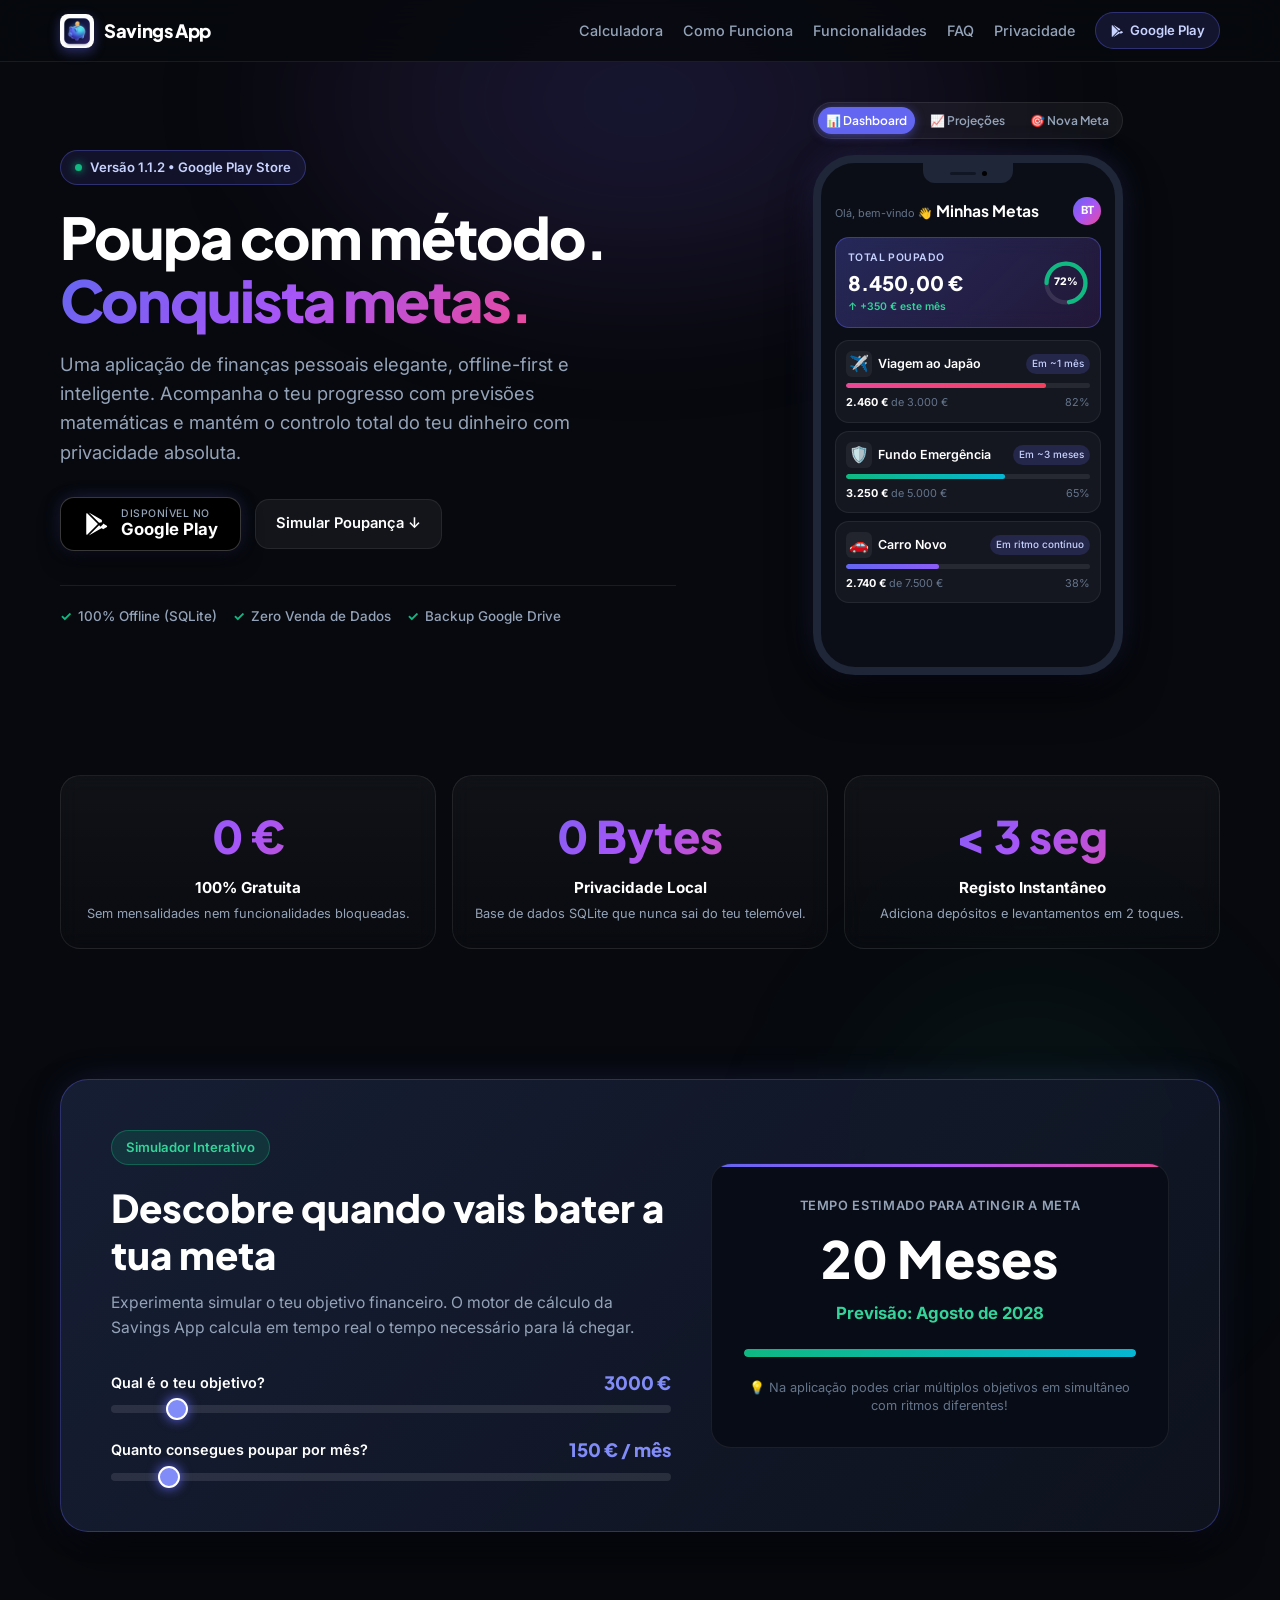
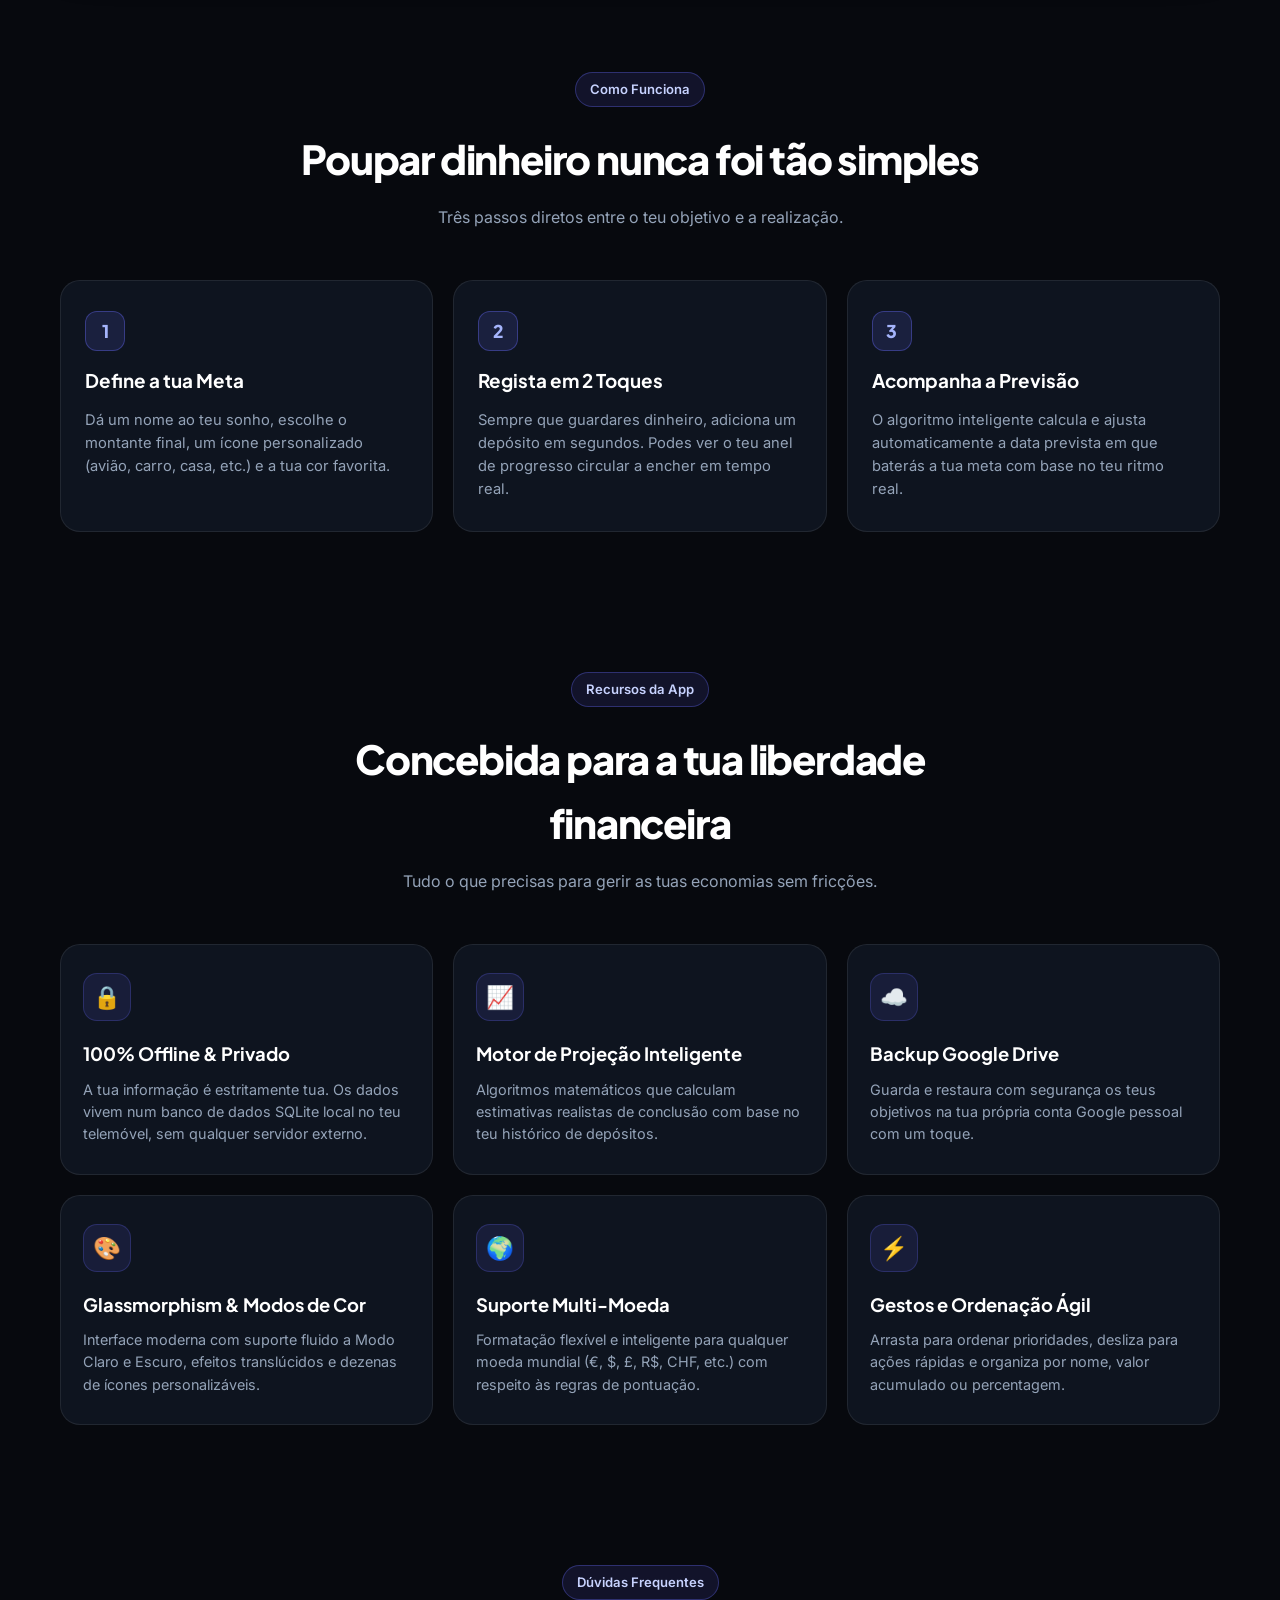
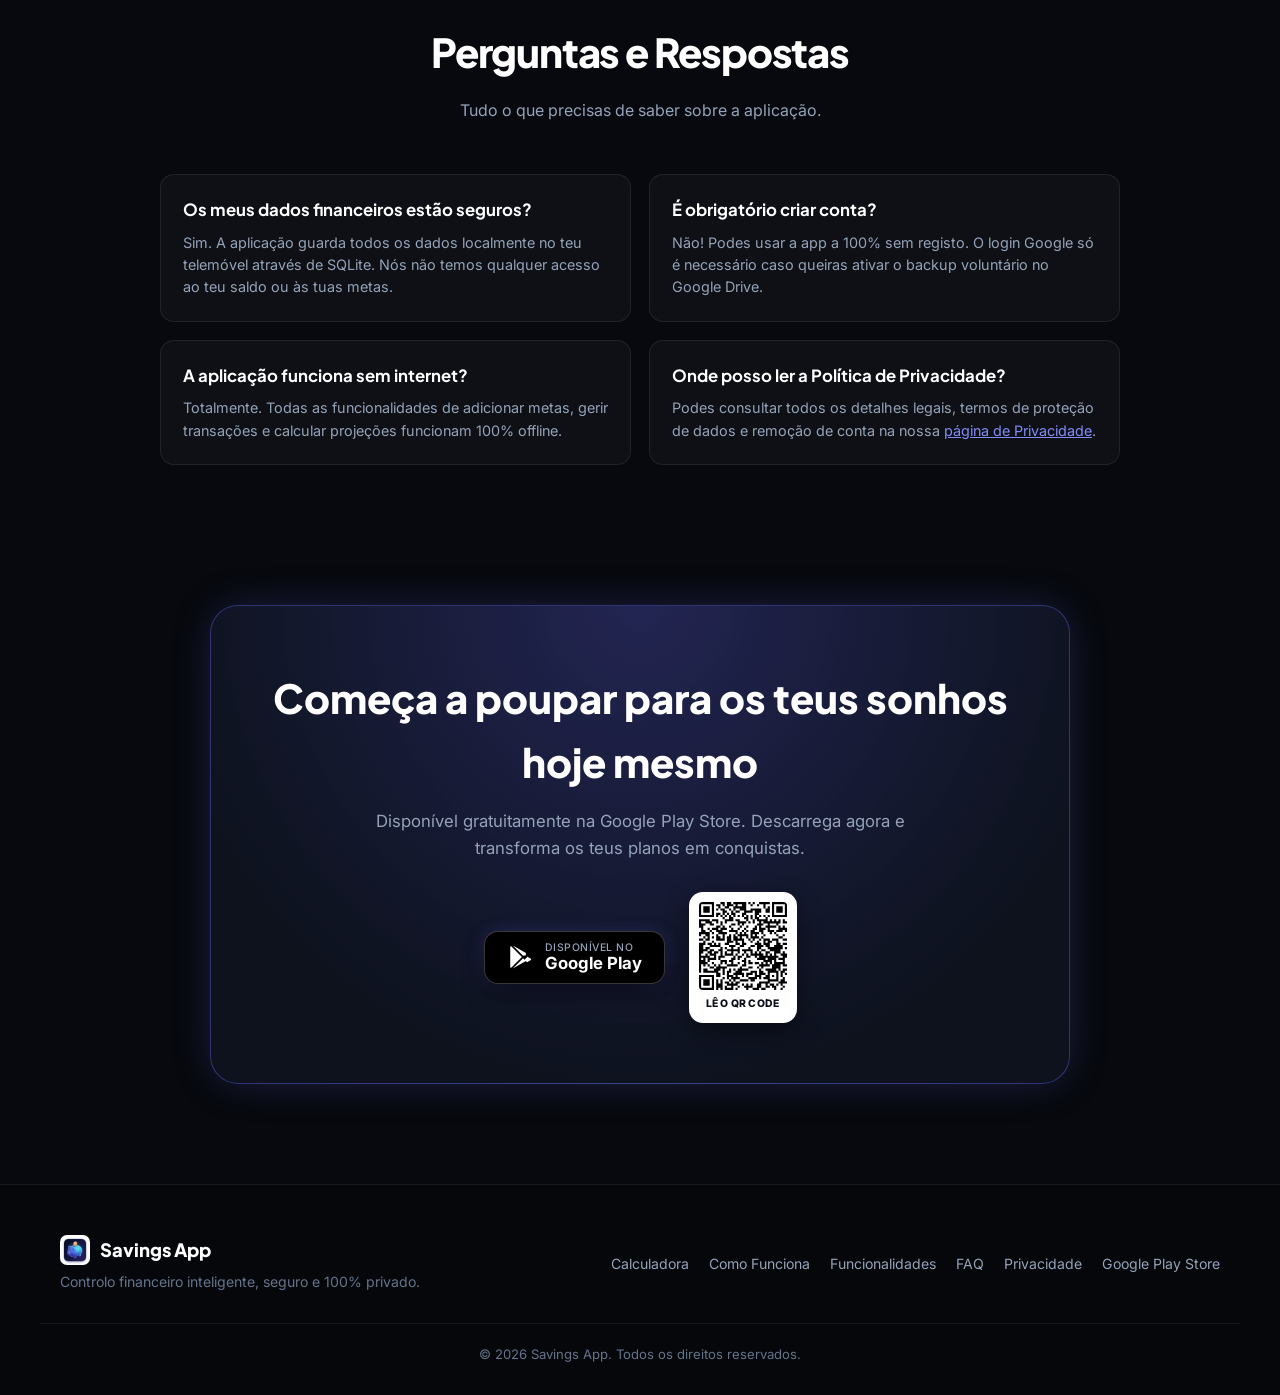
==== commit bbeab742: "Update official Google Play Store URL with access token and real scannable QR Code" ====
--- a/index.html
+++ b/index.html
@@ -1124,21 +1124,31 @@
             display: flex;
             flex-direction: column;
             align-items: center;
-            gap: 4px;
-            box-shadow: 0 8px 20px rgba(0, 0, 0, 0.4);
-        }
-
+            gap: 6px;
+            box-shadow: 0 8px 24px rgba(0, 0, 0, 0.45);
+            text-decoration: none;
+            transition: transform 0.2s ease, box-shadow 0.2s ease;
+        }
+
+        .qr-card-box:hover {
+            transform: scale(1.04);
+            box-shadow: 0 12px 30px rgba(99, 102, 241, 0.35);
+        }
+
+        .qr-card-box img,
         .qr-card-box svg {
             width: 88px;
             height: 88px;
             display: block;
+            border-radius: 4px;
         }
 
         .qr-card-text {
             font-size: 0.65rem;
             color: #0b0f19;
-            font-weight: 700;
+            font-weight: 800;
             text-transform: uppercase;
+            letter-spacing: 0.02em;
         }
 
         /* ================= FAQ SECTION ================= */
@@ -1354,7 +1364,7 @@
                 <a href="#features" class="nav-link">Funcionalidades</a>
                 <a href="#faq" class="nav-link">FAQ</a>
                 <a href="privacy.html" class="nav-link">Privacidade</a>
-                <a href="https://play.google.com/store/apps/details?id=com.bernardo.tavares.savingsapp" target="_blank" rel="noopener noreferrer" class="btn-nav-play">
+                <a href="https://play.google.com/store/apps/details?id=com.bl.labs.savingsapp&hl=en-US&ah=6nPZxW0zlEnfRpXyiW2CA1B0YsE" target="_blank" rel="noopener noreferrer" class="btn-nav-play">
                     <svg viewBox="0 0 24 24" width="14" height="14" fill="currentColor"><path d="M3.609 1.814L13.792 12 3.61 22.186c-.347-.282-.61-.75-.61-1.373V3.187c0-.623.263-1.091.609-1.373zm11.235 11.238l2.585 2.586-12.062 6.892 9.477-9.478zm2.586-2.586L14.845 10.95 5.367 1.472l12.063 6.894zm1.057 1.058l3.197 1.827c.82.469.82 1.236 0 1.705l-3.197 1.827-2.316-2.316 2.316-2.316z"/></svg>
                     Google Play
                 </a>
@@ -1378,7 +1388,7 @@
                     Uma aplicação de finanças pessoais elegante, offline-first e inteligente. Acompanha o teu progresso com previsões matemáticas e mantém o controlo total do teu dinheiro com privacidade absoluta.
                 </p>
                 <div class="hero-cta-group">
-                    <a href="https://play.google.com/store/apps/details?id=com.bernardo.tavares.savingsapp" target="_blank" rel="noopener noreferrer" class="btn-play-hero">
+                    <a href="https://play.google.com/store/apps/details?id=com.bl.labs.savingsapp&hl=en-US&ah=6nPZxW0zlEnfRpXyiW2CA1B0YsE" target="_blank" rel="noopener noreferrer" class="btn-play-hero">
                         <svg viewBox="0 0 24 24" width="26" height="26" fill="currentColor">
                             <path d="M3.609 1.814L13.792 12 3.61 22.186c-.347-.282-.61-.75-.61-1.373V3.187c0-.623.263-1.091.609-1.373zm11.235 11.238l2.585 2.586-12.062 6.892 9.477-9.478zm2.586-2.586L14.845 10.95 5.367 1.472l12.063 6.894zm1.057 1.058l3.197 1.827c.82.469.82 1.236 0 1.705l-3.197 1.827-2.316-2.316 2.316-2.316z"/>
                         </svg>
@@ -1744,7 +1754,7 @@
                 <p>Disponível gratuitamente na Google Play Store. Descarrega agora e transforma os teus planos em conquistas.</p>
                 
                 <div class="cta-actions-wrap">
-                    <a href="https://play.google.com/store/apps/details?id=com.bernardo.tavares.savingsapp" target="_blank" rel="noopener noreferrer" class="btn-play-hero">
+                    <a href="https://play.google.com/store/apps/details?id=com.bl.labs.savingsapp&hl=en-US&ah=6nPZxW0zlEnfRpXyiW2CA1B0YsE" target="_blank" rel="noopener noreferrer" class="btn-play-hero">
                         <svg viewBox="0 0 24 24" width="26" height="26" fill="currentColor">
                             <path d="M3.609 1.814L13.792 12 3.61 22.186c-.347-.282-.61-.75-.61-1.373V3.187c0-.623.263-1.091.609-1.373zm11.235 11.238l2.585 2.586-12.062 6.892 9.477-9.478zm2.586-2.586L14.845 10.95 5.367 1.472l12.063 6.894zm1.057 1.058l3.197 1.827c.82.469.82 1.236 0 1.705l-3.197 1.827-2.316-2.316 2.316-2.316z"/>
                         </svg>
@@ -1754,35 +1764,11 @@
                         </div>
                     </a>
 
-                    <!-- Clean QR Code for Desktop Visitors -->
-                    <div class="qr-card-box">
-                        <svg viewBox="0 0 100 100" fill="#000">
-                            <!-- QR Pattern Representation -->
-                            <rect x="10" y="10" width="25" height="25" fill="#000" rx="3" />
-                            <rect x="14" y="14" width="17" height="17" fill="#fff" rx="2" />
-                            <rect x="18" y="18" width="9" height="9" fill="#000" rx="1" />
-                            
-                            <rect x="65" y="10" width="25" height="25" fill="#000" rx="3" />
-                            <rect x="69" y="14" width="17" height="17" fill="#fff" rx="2" />
-                            <rect x="73" y="18" width="9" height="9" fill="#000" rx="1" />
-                            
-                            <rect x="10" y="65" width="25" height="25" fill="#000" rx="3" />
-                            <rect x="14" y="69" width="17" height="17" fill="#fff" rx="2" />
-                            <rect x="18" y="73" width="9" height="9" fill="#000" rx="1" />
-                            
-                            <rect x="42" y="15" width="8" height="8" fill="#000" />
-                            <rect x="48" y="28" width="6" height="12" fill="#000" />
-                            <rect x="15" y="44" width="12" height="6" fill="#000" />
-                            <rect x="34" y="40" width="14" height="14" fill="#000" />
-                            <rect x="60" y="42" width="10" height="8" fill="#000" />
-                            <rect x="78" y="45" width="12" height="10" fill="#000" />
-                            <rect x="42" y="62" width="12" height="8" fill="#000" />
-                            <rect x="62" y="62" width="8" height="14" fill="#000" />
-                            <rect x="76" y="68" width="14" height="16" fill="#000" />
-                            <rect x="44" y="78" width="10" height="10" fill="#000" />
-                        </svg>
-                        <span class="qr-card-text">Aponta a câmara</span>
-                    </div>
+                    <!-- Real Scannable QR Code for Direct Play Store Download -->
+                    <a href="https://play.google.com/store/apps/details?id=com.bl.labs.savingsapp&hl=en-US&ah=6nPZxW0zlEnfRpXyiW2CA1B0YsE" target="_blank" rel="noopener noreferrer" class="qr-card-box" title="Aponta a câmara do telemóvel para abrir na Play Store">
+                        <img src="assets/qrcode.svg" alt="Google Play Store QR Code" width="88" height="88">
+                        <span class="qr-card-text">Lê o QR Code</span>
+                    </a>
                 </div>
             </div>
         </div>
@@ -1804,7 +1790,7 @@
                 <a href="#features">Funcionalidades</a>
                 <a href="#faq">FAQ</a>
                 <a href="privacy.html">Privacidade</a>
-                <a href="https://play.google.com/store/apps/details?id=com.bernardo.tavares.savingsapp" target="_blank" rel="noopener noreferrer">Google Play Store</a>
+                <a href="https://play.google.com/store/apps/details?id=com.bl.labs.savingsapp&hl=en-US&ah=6nPZxW0zlEnfRpXyiW2CA1B0YsE" target="_blank" rel="noopener noreferrer">Google Play Store</a>
             </div>
         </div>
         <div class="container footer-copy">
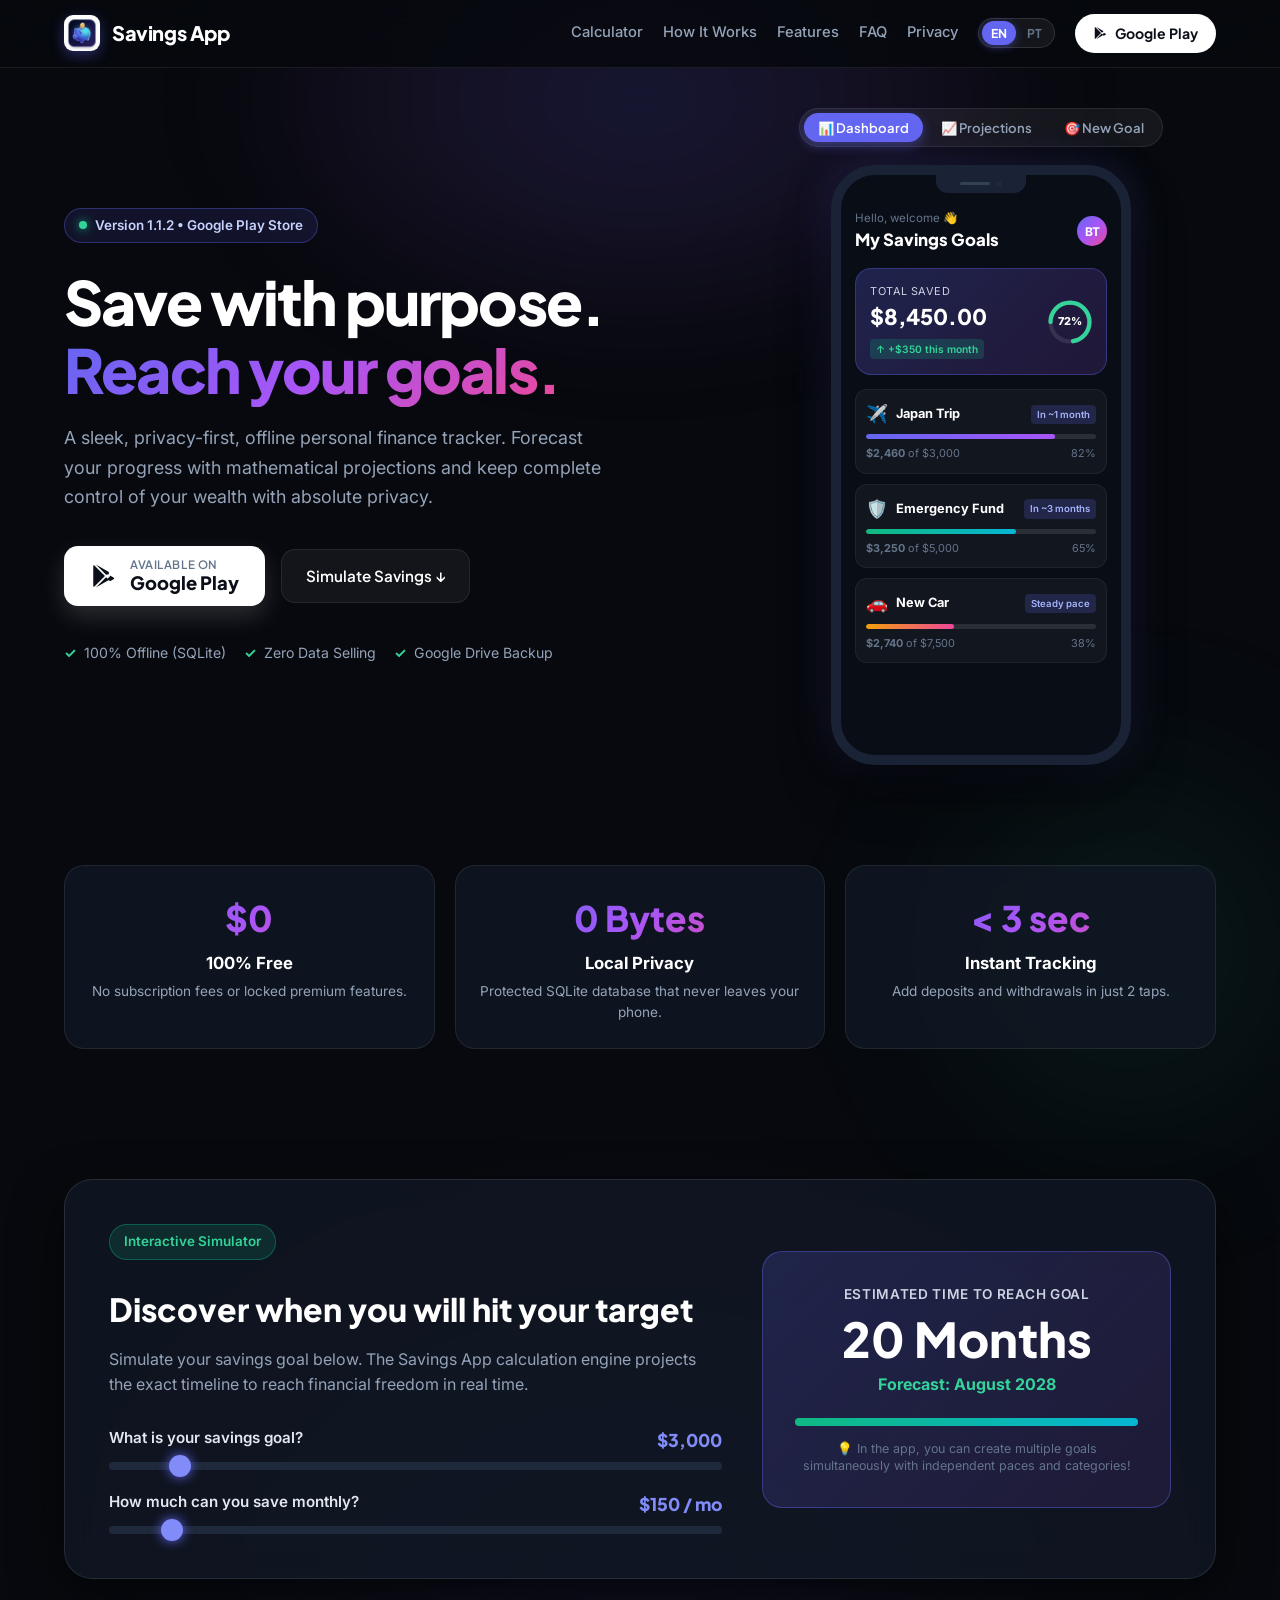
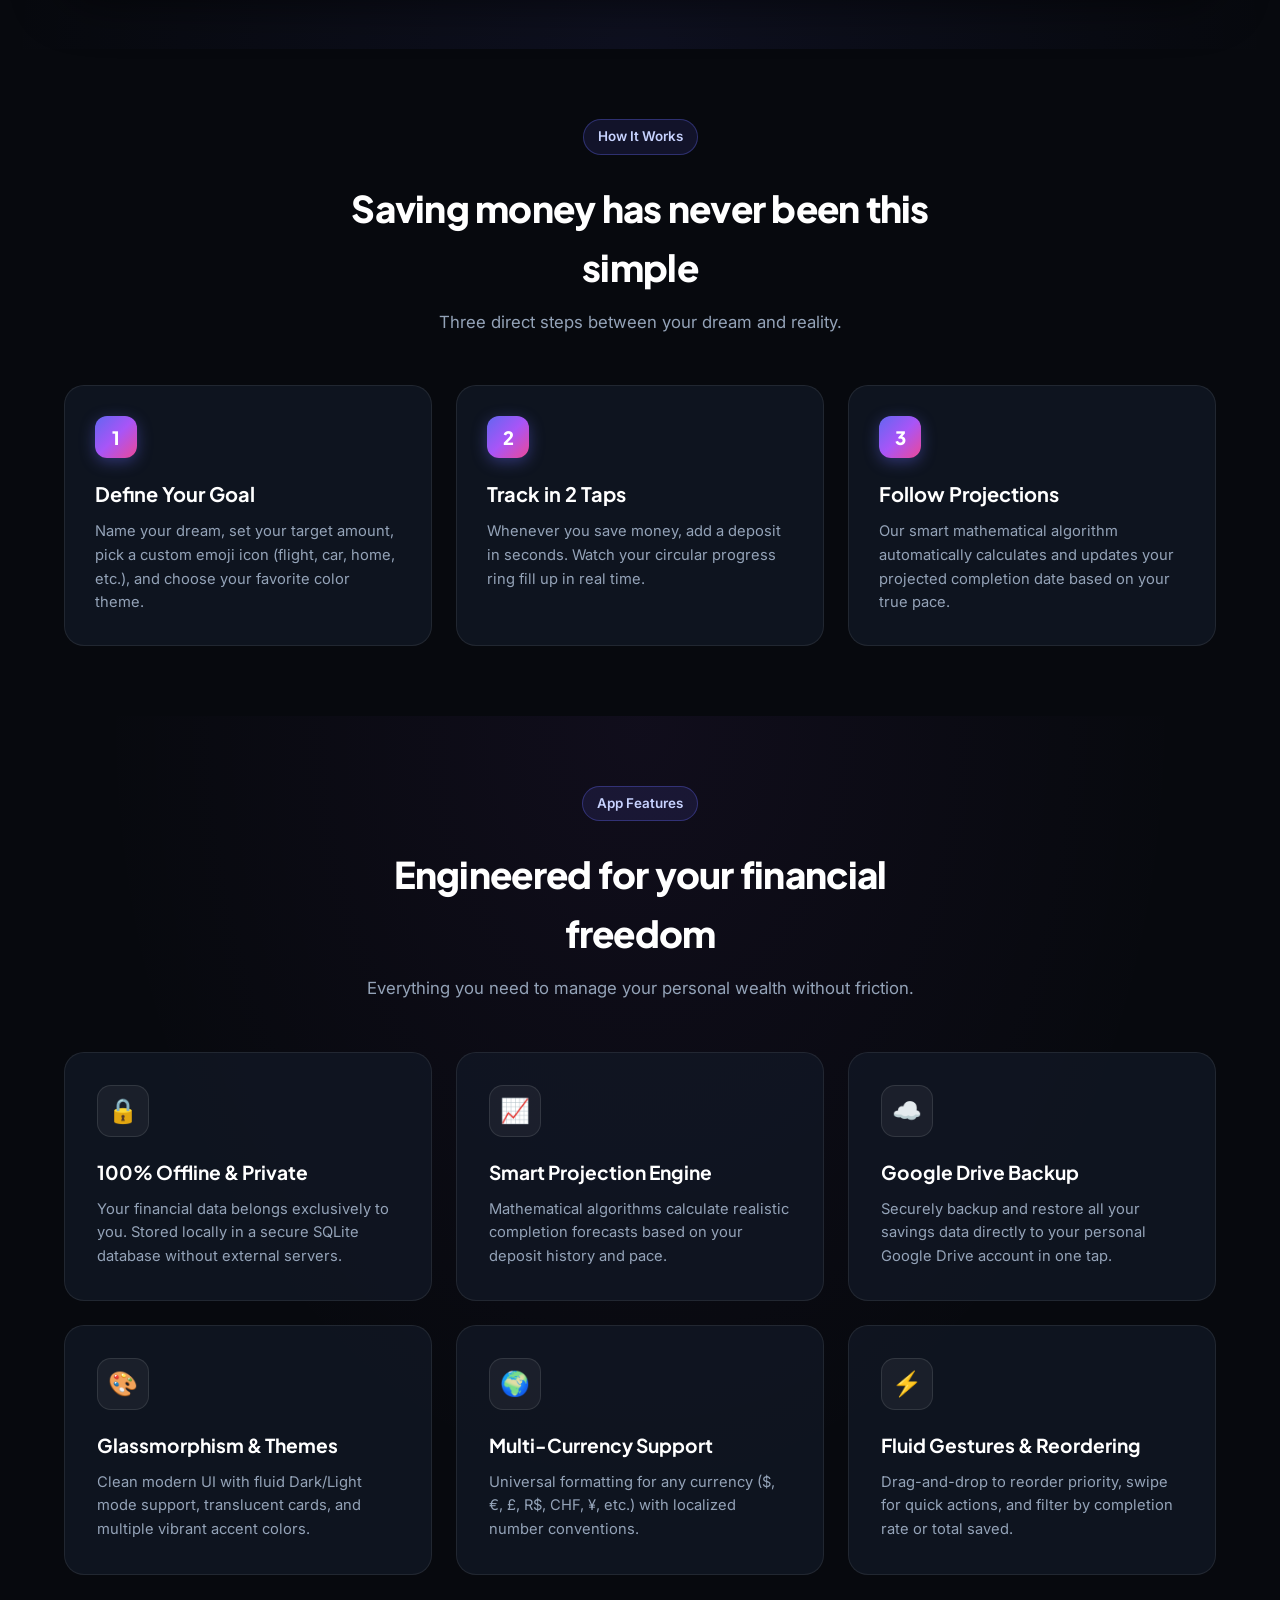
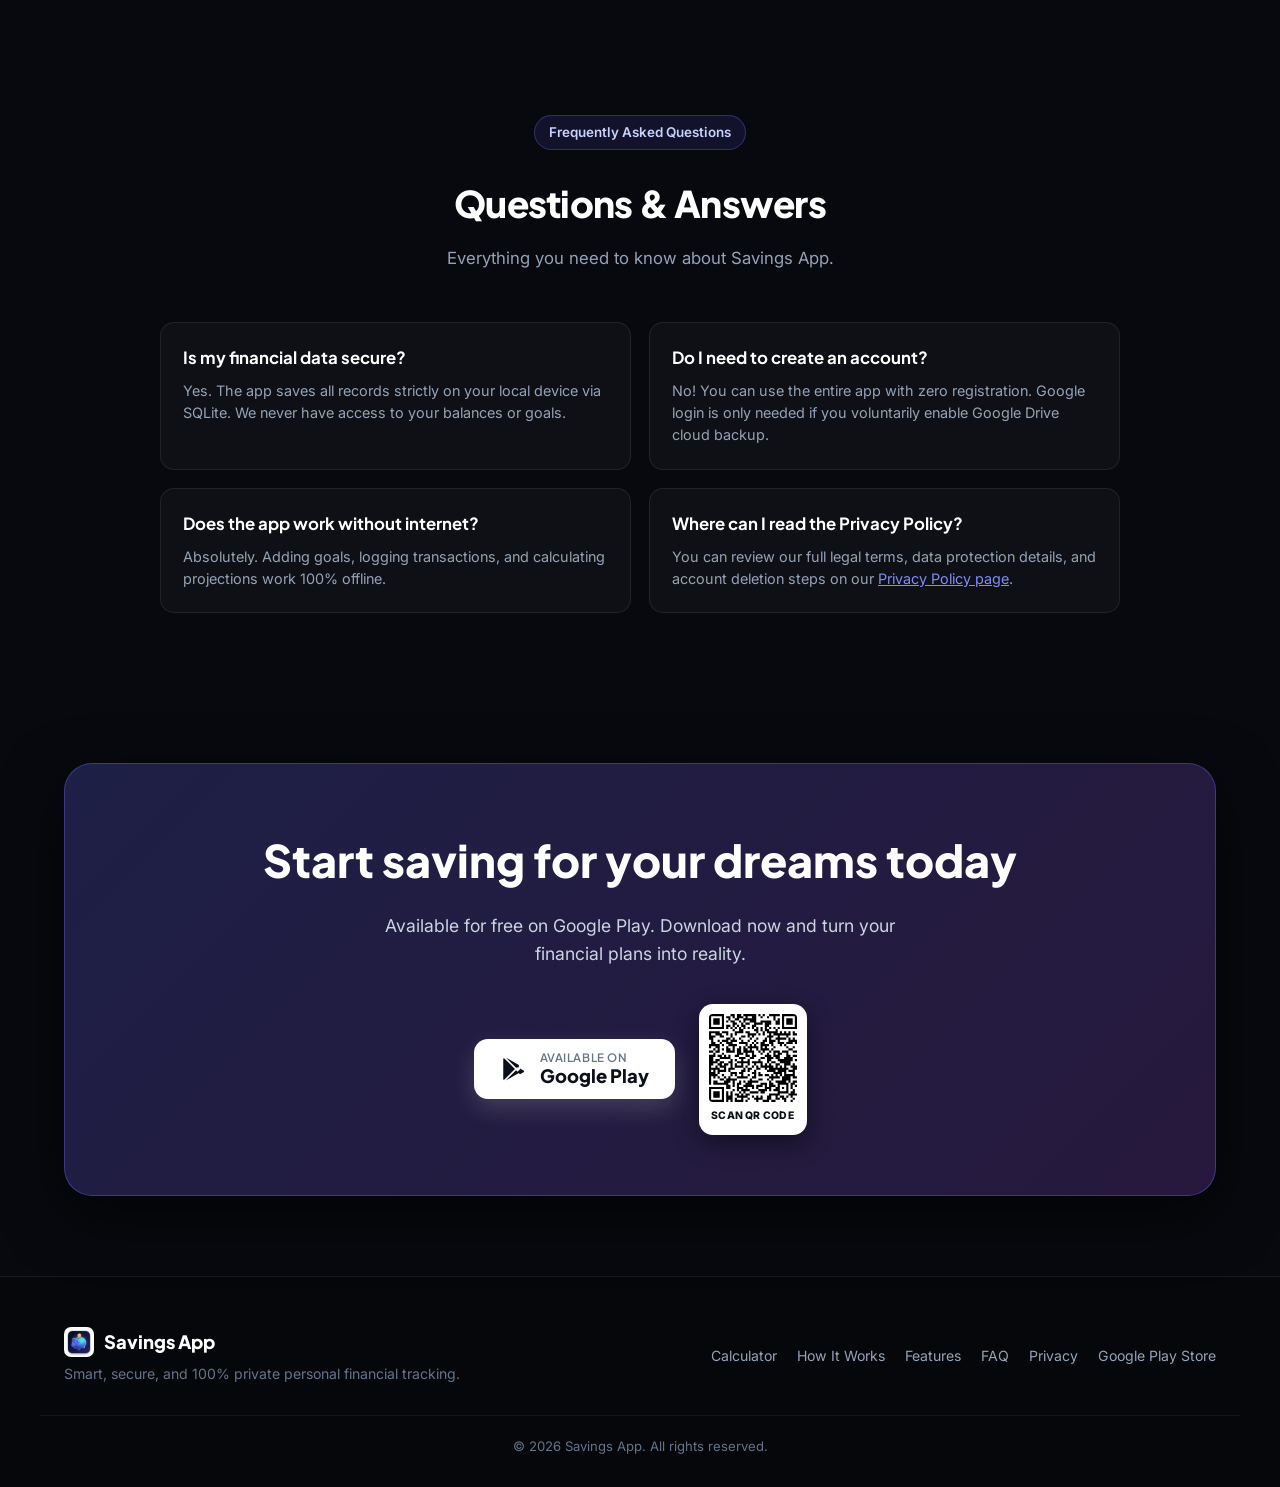
==== commit 27ce38db: "Add bilingual English default with instant EN/PT language switcher and persistence" ====
--- a/index.html
+++ b/index.html
@@ -1,16 +1,16 @@
 <!DOCTYPE html>
-<html lang="pt">
+<html lang="en">
 
 <head>
     <meta charset="UTF-8">
     <meta name="viewport" content="width=device-width, initial-scale=1.0, maximum-scale=5.0">
-    <title>Savings App — Poupa com método. Conquista os teus objetivos.</title>
+    <title id="doc-title">Savings App — Save with purpose. Reach your goals.</title>
     
     <!-- Meta & SEO -->
-    <meta name="description" content="A aplicação de poupança offline-first, segura e inteligente para Android. Define metas, simula poupanças com projeções inteligentes e acompanha o teu progresso.">
-    <meta name="keywords" content="poupança, savings app, finanças pessoais, metas financeiras, offline-first, calculadora de poupança, google play">
-    <meta property="og:title" content="Savings App — Poupa com método">
-    <meta property="og:description" content="A aplicação de finanças pessoais elegante, offline-first e inteligente.">
+    <meta id="meta-desc" name="description" content="The offline-first, secure, and smart savings tracker app for Android. Set goals, forecast progress with smart projections, and control your wealth.">
+    <meta name="keywords" content="savings, savings app, personal finance, financial goals, offline-first, savings calculator, compound interest, google play">
+    <meta id="og-title" property="og:title" content="Savings App — Save with purpose">
+    <meta id="og-desc" property="og:description" content="Sleek, privacy-first, and intelligent personal finance tracker.">
     <meta property="og:image" content="assets/icon.png">
     
     <!-- Google Fonts -->
@@ -98,66 +98,60 @@
 
         .ambient-glow-2 {
             position: absolute;
-            top: 900px;
-            right: 0;
-            width: min(500px, 80vw);
+            top: 700px;
+            right: -100px;
+            width: 500px;
             height: 500px;
-            background: radial-gradient(circle, rgba(16, 185, 129, 0.1) 0%, transparent 70%);
-            filter: blur(70px);
+            background: radial-gradient(ellipse at center, rgba(16, 185, 129, 0.12) 0%, transparent 70%);
+            filter: blur(80px);
             pointer-events: none;
             z-index: 0;
         }
 
         .container {
-            width: 100%;
             max-width: 1200px;
             margin: 0 auto;
-            padding: 0 20px;
+            padding: 0 24px;
             position: relative;
-            z-index: 2;
-        }
-
-        /* ================= NAVBAR ================= */
+            z-index: 1;
+        }
+
+        /* ================= NAVIGATION ================= */
         .navbar {
+            background: rgba(7, 9, 14, 0.85);
+            backdrop-filter: blur(20px);
+            border-bottom: 1px solid var(--border-subtle);
             position: sticky;
             top: 0;
-            z-index: 100;
-            background: rgba(7, 9, 14, 0.85);
-            backdrop-filter: blur(20px);
-            -webkit-backdrop-filter: blur(20px);
-            border-bottom: 1px solid var(--border-subtle);
-            padding: 12px 0;
-            width: 100%;
+            z-index: 1000;
+            padding: 14px 0;
         }
 
         .nav-wrap {
             display: flex;
             align-items: center;
             justify-content: space-between;
+            gap: 16px;
+        }
+
+        .nav-brand {
+            display: flex;
+            align-items: center;
             gap: 12px;
-        }
-
-        .nav-brand {
-            display: flex;
-            align-items: center;
-            gap: 10px;
             text-decoration: none;
             color: #ffffff;
             font-family: var(--font-head);
             font-weight: 800;
-            font-size: 1.15rem;
+            font-size: 1.25rem;
             letter-spacing: -0.02em;
-            flex-shrink: 0;
         }
 
         .nav-logo {
-            width: 34px;
-            height: 34px;
-            border-radius: 8px;
-            box-shadow: 0 4px 12px rgba(99, 102, 241, 0.4);
-            display: block;
+            width: 36px;
+            height: 36px;
+            border-radius: 9px;
+            box-shadow: 0 4px 14px rgba(99, 102, 241, 0.4);
             object-fit: cover;
-            flex-shrink: 0;
         }
 
         .nav-menu {
@@ -169,7 +163,7 @@
         .nav-link {
             color: var(--text-secondary);
             text-decoration: none;
-            font-size: 0.9rem;
+            font-size: 0.92rem;
             font-weight: 500;
             transition: color 0.2s ease;
         }
@@ -178,96 +172,58 @@
             color: #ffffff;
         }
 
+        /* Language Switcher */
+        .lang-switcher {
+            display: inline-flex;
+            align-items: center;
+            background: rgba(255, 255, 255, 0.06);
+            border: 1px solid rgba(255, 255, 255, 0.12);
+            border-radius: var(--radius-full);
+            padding: 2px 3px;
+            gap: 2px;
+        }
+
+        .lang-btn {
+            background: transparent;
+            border: none;
+            color: var(--text-muted);
+            font-family: var(--font-head);
+            font-size: 0.76rem;
+            font-weight: 700;
+            padding: 4px 9px;
+            border-radius: var(--radius-full);
+            cursor: pointer;
+            transition: all 0.2s ease;
+        }
+
+        .lang-btn:hover {
+            color: #ffffff;
+        }
+
+        .lang-btn.active {
+            background: var(--primary);
+            color: #ffffff;
+            box-shadow: 0 2px 8px rgba(99, 102, 241, 0.45);
+        }
+
         .btn-nav-play {
-            background: rgba(99, 102, 241, 0.15);
-            color: #c7d2fe;
-            border: 1px solid rgba(99, 102, 241, 0.35);
-            padding: 7px 14px;
-            font-size: 0.82rem;
-            font-weight: 600;
+            background: #ffffff;
+            color: #0b0f19;
+            font-family: var(--font-head);
+            font-weight: 700;
+            font-size: 0.88rem;
+            padding: 8px 18px;
             border-radius: var(--radius-full);
             text-decoration: none;
             display: inline-flex;
             align-items: center;
-            gap: 6px;
-            transition: all 0.2s;
-            white-space: nowrap;
+            gap: 8px;
+            transition: transform 0.2s ease, box-shadow 0.2s ease;
         }
 
         .btn-nav-play:hover {
-            background: rgba(99, 102, 241, 0.25);
-            color: #ffffff;
-        }
-
-        /* ================= BUTTONS ================= */
-        .btn-play-hero {
-            background: #000000;
-            color: #ffffff;
-            border: 1px solid rgba(255, 255, 255, 0.22);
-            padding: 10px 22px;
-            border-radius: var(--radius-md);
-            box-shadow: 0 10px 25px -5px rgba(0, 0, 0, 0.7), 0 0 20px -5px rgba(99, 102, 241, 0.4);
-            display: inline-flex;
-            align-items: center;
-            gap: 12px;
-            text-decoration: none;
-            transition: all 0.25s ease;
-            max-width: 100%;
-        }
-
-        .btn-play-hero:hover {
-            background: #111116;
-            border-color: rgba(255, 255, 255, 0.45);
-            transform: translateY(-2px);
-            box-shadow: 0 12px 30px -5px rgba(0, 0, 0, 0.9), 0 0 25px -5px rgba(99, 102, 241, 0.6);
-        }
-
-        .btn-play-hero svg {
-            width: 26px;
-            height: 26px;
-            flex-shrink: 0;
-        }
-
-        .btn-play-text {
-            display: flex;
-            flex-direction: column;
-            text-align: left;
-            line-height: 1.15;
-        }
-
-        .btn-play-sub {
-            font-size: 0.65rem;
-            color: #94a3b8;
-            text-transform: uppercase;
-            letter-spacing: 0.05em;
-            font-weight: 500;
-        }
-
-        .btn-play-main {
-            font-size: 1.05rem;
-            font-weight: 700;
-            color: #ffffff;
-        }
-
-        .btn-secondary {
-            background: rgba(255, 255, 255, 0.05);
-            color: #ffffff;
-            border: 1px solid var(--border-subtle);
-            padding: 12px 20px;
-            border-radius: var(--radius-md);
-            font-size: 0.92rem;
-            font-weight: 600;
-            text-decoration: none;
-            display: inline-flex;
-            align-items: center;
-            justify-content: center;
-            transition: all 0.2s;
-        }
-
-        .btn-secondary:hover {
-            background: rgba(255, 255, 255, 0.1);
-            border-color: rgba(255, 255, 255, 0.25);
-            transform: translateY(-2px);
+            transform: translateY(-1px);
+            box-shadow: 0 6px 20px rgba(255, 255, 255, 0.25);
         }
 
         /* ================= HERO SECTION ================= */
@@ -278,8 +234,8 @@
 
         .hero-grid {
             display: grid;
-            grid-template-columns: 1.1fr 0.9fr;
-            gap: 40px;
+            grid-template-columns: 1.15fr 0.85fr;
+            gap: 48px;
             align-items: center;
         }
 
@@ -298,26 +254,32 @@
             border: 1px solid rgba(99, 102, 241, 0.35);
             border-radius: var(--radius-full);
             color: #c7d2fe;
-            font-size: 0.82rem;
+            font-size: 0.84rem;
             font-weight: 600;
-            margin-bottom: 20px;
+            margin-bottom: 24px;
         }
 
         .pill-dot {
-            width: 7px;
-            height: 7px;
+            width: 8px;
+            height: 8px;
+            background: var(--emerald-light);
             border-radius: 50%;
-            background: var(--emerald);
-            box-shadow: 0 0 8px var(--emerald);
+            box-shadow: 0 0 10px var(--emerald);
+            animation: pulse-dot 2s infinite;
+        }
+
+        @keyframes pulse-dot {
+            0%, 100% { opacity: 1; transform: scale(1); }
+            50% { opacity: 0.4; transform: scale(0.85); }
         }
 
         .hero-title {
             font-family: var(--font-head);
-            font-size: clamp(2.2rem, 5vw, 3.6rem);
+            font-size: clamp(2.4rem, 4.8vw, 3.8rem);
             font-weight: 800;
-            line-height: 1.1;
-            letter-spacing: -0.035em;
-            margin-bottom: 18px;
+            line-height: 1.12;
+            letter-spacing: -0.03em;
+            margin-bottom: 20px;
         }
 
         .grad-text {
@@ -327,146 +289,189 @@
         }
 
         .hero-sub {
-            font-size: clamp(1rem, 2.5vw, 1.15rem);
+            font-size: 1.12rem;
             color: var(--text-secondary);
-            line-height: 1.6;
-            margin-bottom: 30px;
-            max-width: 520px;
+            line-height: 1.65;
+            margin-bottom: 34px;
+            max-width: 540px;
         }
 
         .hero-cta-group {
             display: flex;
+            align-items: center;
+            gap: 16px;
             flex-wrap: wrap;
+            margin-bottom: 36px;
+        }
+
+        .btn-play-hero {
+            background: #ffffff;
+            color: #0b0f19;
+            padding: 12px 26px;
+            border-radius: var(--radius-md);
+            text-decoration: none;
+            display: inline-flex;
             align-items: center;
             gap: 14px;
-            margin-bottom: 34px;
-            width: 100%;
+            font-family: var(--font-head);
+            box-shadow: 0 10px 25px rgba(255, 255, 255, 0.15);
+            transition: all 0.25s ease;
+        }
+
+        .btn-play-hero:hover {
+            transform: translateY(-2px);
+            box-shadow: 0 14px 35px rgba(255, 255, 255, 0.3);
+        }
+
+        .btn-play-text {
+            display: flex;
+            flex-direction: column;
+            text-align: left;
+            line-height: 1.2;
+        }
+
+        .btn-play-sub {
+            font-size: 0.72rem;
+            color: #64748b;
+            font-weight: 600;
+            text-transform: uppercase;
+            letter-spacing: 0.05em;
+        }
+
+        .btn-play-main {
+            font-size: 1.15rem;
+            font-weight: 800;
+            color: #0b0f19;
+        }
+
+        .btn-secondary {
+            background: rgba(255, 255, 255, 0.05);
+            border: 1px solid var(--border-subtle);
+            color: #ffffff;
+            padding: 14px 24px;
+            border-radius: var(--radius-md);
+            font-family: var(--font-head);
+            font-weight: 600;
+            font-size: 0.95rem;
+            text-decoration: none;
+            transition: all 0.2s ease;
+        }
+
+        .btn-secondary:hover {
+            background: rgba(255, 255, 255, 0.1);
+            border-color: rgba(255, 255, 255, 0.2);
         }
 
         .hero-chips {
             display: flex;
+            gap: 18px;
             flex-wrap: wrap;
-            gap: 16px;
-            padding-top: 20px;
-            border-top: 1px solid var(--border-subtle);
-            width: 100%;
         }
 
         .hero-chip {
             display: flex;
             align-items: center;
-            gap: 6px;
-            font-size: 0.84rem;
+            gap: 8px;
+            font-size: 0.88rem;
             color: var(--text-secondary);
-            font-weight: 500;
         }
 
         .hero-chip-icon {
-            color: var(--emerald);
+            color: var(--emerald-light);
             font-weight: bold;
         }
 
         /* ================= SMARTPHONE MOCKUP ================= */
         .mockup-container {
+            display: flex;
+            flex-direction: column;
+            align-items: center;
             position: relative;
-            display: flex;
-            flex-direction: column;
-            align-items: center;
-            justify-content: center;
-            width: 100%;
-            max-width: 340px;
-            margin: 0 auto;
-        }
-
-        /* Interactive Phone Screen Switcher Tabs */
+        }
+
         .mockup-tabs {
             display: flex;
-            background: rgba(255, 255, 255, 0.05);
-            border: 1px solid var(--border-subtle);
+            background: rgba(255, 255, 255, 0.06);
             padding: 4px;
             border-radius: var(--radius-full);
+            margin-bottom: 18px;
+            border: 1px solid var(--border-subtle);
             gap: 4px;
-            margin-bottom: 16px;
-            width: 100%;
-            max-width: 310px;
         }
 
         .mockup-tab-btn {
-            flex: 1;
             background: transparent;
             border: none;
             color: var(--text-secondary);
-            padding: 6px 8px;
+            font-family: var(--font-head);
+            font-size: 0.82rem;
+            font-weight: 600;
+            padding: 6px 14px;
             border-radius: var(--radius-full);
-            font-size: 0.75rem;
-            font-weight: 600;
-            font-family: var(--font-head);
             cursor: pointer;
-            transition: all 0.2s;
-            text-align: center;
-            white-space: nowrap;
+            transition: all 0.2s ease;
         }
 
         .mockup-tab-btn.active {
             background: var(--primary);
             color: #ffffff;
-            box-shadow: 0 2px 10px rgba(99, 102, 241, 0.5);
+            box-shadow: 0 4px 12px rgba(99, 102, 241, 0.4);
         }
 
         .phone-frame {
-            width: 100%;
-            max-width: 310px;
-            background: #0b0e17;
-            border: 8px solid #1e2638;
-            border-radius: 42px;
-            box-shadow: 0 20px 50px -10px rgba(0, 0, 0, 0.9), 0 0 35px -10px rgba(99, 102, 241, 0.35);
+            width: 300px;
+            height: 600px;
+            background: #090d16;
+            border: 10px solid #1a2336;
+            border-radius: 44px;
+            box-shadow: 0 25px 60px -15px rgba(0, 0, 0, 0.9), 0 0 40px rgba(99, 102, 241, 0.2);
+            position: relative;
             overflow: hidden;
             display: flex;
             flex-direction: column;
-            position: relative;
-            z-index: 5;
-            min-height: 520px;
         }
 
         .phone-island {
             width: 90px;
-            height: 20px;
-            background: #1e2638;
+            height: 18px;
+            background: #1a2336;
             border-radius: 0 0 12px 12px;
             margin: 0 auto;
+            position: relative;
+            z-index: 10;
             display: flex;
             align-items: center;
             justify-content: center;
             gap: 6px;
-            flex-shrink: 0;
+        }
+
+        .island-speaker {
+            width: 30px;
+            height: 3px;
+            background: #334155;
+            border-radius: 2px;
         }
 
         .island-lens {
-            width: 5px;
-            height: 5px;
-            background: #000000;
+            width: 6px;
+            height: 6px;
+            background: #1e293b;
             border-radius: 50%;
         }
 
-        .island-speaker {
-            width: 26px;
-            height: 3px;
-            background: #111624;
-            border-radius: 2px;
-        }
-
         .phone-body {
-            padding: 14px;
+            flex: 1;
+            padding: 16px 14px;
             display: flex;
             flex-direction: column;
-            gap: 12px;
-            flex: 1;
+            overflow: hidden;
+            position: relative;
         }
 
         .phone-screen-view {
             display: none;
             flex-direction: column;
-            gap: 12px;
+            height: 100%;
             animation: fadeIn 0.3s ease;
         }
 
@@ -479,78 +484,86 @@
             to { opacity: 1; transform: translateY(0); }
         }
 
+        /* Mockup Header */
         .phone-header {
             display: flex;
             justify-content: space-between;
             align-items: center;
+            margin-bottom: 14px;
+        }
+
+        .phone-user {
+            display: flex;
+            flex-direction: column;
         }
 
         .phone-user-sub {
-            font-size: 0.68rem;
+            font-size: 0.72rem;
             color: var(--text-muted);
         }
 
         .phone-user-title {
-            font-size: 0.98rem;
-            font-weight: 700;
-            font-family: var(--font-head);
-            color: #ffffff;
-        }
-
-        .phone-avatar {
-            width: 28px;
-            height: 28px;
-            border-radius: 50%;
-            background: var(--grad-primary);
-            display: flex;
-            align-items: center;
-            justify-content: center;
-            font-size: 0.7rem;
-            font-weight: 700;
-            color: #ffffff;
-        }
-
-        /* Mock Main Summary Card */
-        .mock-balance-card {
-            background: linear-gradient(135deg, rgba(99, 102, 241, 0.3) 0%, rgba(168, 85, 247, 0.15) 100%);
-            border: 1px solid rgba(99, 102, 241, 0.4);
-            border-radius: var(--radius-md);
-            padding: 12px;
-            display: flex;
-            justify-content: space-between;
-            align-items: center;
-            backdrop-filter: blur(10px);
-        }
-
-        .mock-balance-label {
-            font-size: 0.65rem;
-            color: #c7d2fe;
-            text-transform: uppercase;
-            font-weight: 600;
-            letter-spacing: 0.04em;
-        }
-
-        .mock-balance-val {
-            font-size: 1.25rem;
+            font-size: 1.05rem;
             font-weight: 800;
             font-family: var(--font-head);
             color: #ffffff;
         }
 
+        .phone-avatar {
+            width: 30px;
+            height: 30px;
+            border-radius: 50%;
+            background: var(--grad-primary);
+            display: flex;
+            align-items: center;
+            justify-content: center;
+            font-size: 0.75rem;
+            font-weight: 700;
+            color: #fff;
+        }
+
+        /* Mockup Total Balance Card */
+        .mock-balance-card {
+            background: linear-gradient(135deg, rgba(99, 102, 241, 0.25) 0%, rgba(168, 85, 247, 0.15) 100%);
+            border: 1px solid rgba(99, 102, 241, 0.35);
+            border-radius: 16px;
+            padding: 14px;
+            margin-bottom: 14px;
+            display: flex;
+            justify-content: space-between;
+            align-items: center;
+        }
+
+        .mock-balance-label {
+            font-size: 0.68rem;
+            color: #cbd5e1;
+            text-transform: uppercase;
+            letter-spacing: 0.04em;
+        }
+
+        .mock-balance-val {
+            font-size: 1.35rem;
+            font-weight: 800;
+            font-family: var(--font-head);
+            color: #ffffff;
+        }
+
         .mock-balance-pill {
-            font-size: 0.65rem;
-            color: var(--emerald-light);
+            display: inline-block;
+            font-size: 0.64rem;
+            background: rgba(16, 185, 129, 0.2);
+            color: #34d399;
+            padding: 2px 6px;
+            border-radius: 4px;
             font-weight: 600;
-        }
-
+            margin-top: 2px;
+        }
+
+        /* Mockup Progress Ring */
         .ring-svg-wrap {
             position: relative;
             width: 44px;
             height: 44px;
-            display: flex;
-            align-items: center;
-            justify-content: center;
-            flex-shrink: 0;
         }
 
         .ring-svg {
@@ -562,80 +575,75 @@
         }
 
         .ring-circle-progress {
-            stroke: #10b981;
-            stroke-dasharray: 100;
+            stroke: var(--emerald-light);
+            stroke-dasharray: 100, 100;
             stroke-dashoffset: 28;
             stroke-linecap: round;
         }
 
         .ring-text {
             position: absolute;
-            font-size: 0.65rem;
+            top: 50%;
+            left: 50%;
+            transform: translate(-50%, -50%);
+            font-size: 0.68rem;
             font-weight: 800;
             color: #ffffff;
         }
 
-        /* Mock Goals List */
+        /* Mockup Goal Items */
         .mock-items {
             display: flex;
             flex-direction: column;
-            gap: 8px;
+            gap: 10px;
+            overflow-y: auto;
         }
 
         .mock-item {
             background: rgba(255, 255, 255, 0.04);
-            border: 1px solid rgba(255, 255, 255, 0.07);
-            border-radius: var(--radius-md);
+            border: 1px solid rgba(255, 255, 255, 0.06);
+            border-radius: 12px;
             padding: 10px;
-            display: flex;
-            flex-direction: column;
-            gap: 6px;
         }
 
         .mock-item-head {
             display: flex;
             justify-content: space-between;
             align-items: center;
+            margin-bottom: 6px;
         }
 
         .mock-item-left {
             display: flex;
             align-items: center;
-            gap: 6px;
+            gap: 8px;
         }
 
         .mock-emoji {
-            font-size: 1rem;
-            background: rgba(255, 255, 255, 0.06);
-            width: 26px;
-            height: 26px;
-            border-radius: 6px;
-            display: flex;
-            align-items: center;
-            justify-content: center;
+            font-size: 1.1rem;
         }
 
         .mock-item-name {
-            font-size: 0.78rem;
+            font-size: 0.8rem;
+            font-weight: 700;
+            color: #ffffff;
+        }
+
+        .mock-proj-tag {
+            font-size: 0.6rem;
+            background: rgba(99, 102, 241, 0.2);
+            color: #a5b4fc;
+            padding: 2px 6px;
+            border-radius: 4px;
             font-weight: 600;
-            color: #ffffff;
-        }
-
-        .mock-proj-tag {
-            font-size: 0.62rem;
-            color: #c7d2fe;
-            background: rgba(99, 102, 241, 0.2);
-            padding: 2px 6px;
-            border-radius: 20px;
-            font-weight: 500;
         }
 
         .mock-bar-wrap {
-            width: 100%;
             height: 5px;
-            background: rgba(255, 255, 255, 0.08);
+            background: rgba(255, 255, 255, 0.1);
             border-radius: 3px;
             overflow: hidden;
+            margin-bottom: 6px;
         }
 
         .mock-bar-fill {
@@ -643,9 +651,9 @@
             border-radius: 3px;
         }
 
-        .fill-japan { width: 82%; background: linear-gradient(90deg, #ec4899, #f43f5e); }
+        .fill-japan { width: 82%; background: linear-gradient(90deg, #6366f1, #a855f7); }
         .fill-shield { width: 65%; background: linear-gradient(90deg, #10b981, #06b6d4); }
-        .fill-car { width: 38%; background: linear-gradient(90deg, #6366f1, #8b5cf6); }
+        .fill-car { width: 38%; background: linear-gradient(90deg, #f59e0b, #ec4899); }
 
         .mock-item-foot {
             display: flex;
@@ -654,38 +662,34 @@
             color: var(--text-muted);
         }
 
-        .mock-item-foot strong {
-            color: #ffffff;
-        }
-
-        /* Screen 2: Smart Projections Mock View */
+        /* Screen 2 Projections */
         .proj-card {
-            background: rgba(16, 185, 129, 0.1);
-            border: 1px solid rgba(16, 185, 129, 0.3);
-            border-radius: var(--radius-md);
+            background: rgba(255, 255, 255, 0.04);
+            border: 1px solid rgba(255, 255, 255, 0.08);
+            border-radius: 14px;
             padding: 12px;
-            display: flex;
-            flex-direction: column;
-            gap: 6px;
+            margin-bottom: 12px;
         }
 
         .proj-badge {
-            font-size: 0.65rem;
+            display: inline-block;
+            font-size: 0.62rem;
             color: #34d399;
             font-weight: 700;
             text-transform: uppercase;
+            margin-bottom: 4px;
         }
 
         .proj-date {
             font-size: 1.15rem;
             font-weight: 800;
             color: #ffffff;
-            font-family: var(--font-head);
+            margin-bottom: 4px;
         }
 
         .proj-desc {
-            font-size: 0.7rem;
-            color: #cbd5e1;
+            font-size: 0.72rem;
+            color: var(--text-secondary);
             line-height: 1.4;
         }
 
@@ -693,61 +697,60 @@
             display: flex;
             flex-direction: column;
             gap: 6px;
+            margin-top: 6px;
         }
 
         .hist-item {
-            background: rgba(255, 255, 255, 0.03);
-            border: 1px solid var(--border-subtle);
-            border-radius: 8px;
-            padding: 8px 10px;
             display: flex;
             justify-content: space-between;
-            align-items: center;
             font-size: 0.72rem;
-        }
-
-        .hist-plus { color: #34d399; font-weight: 700; }
-
-        /* Screen 3: Create Goal Mock View */
+            background: rgba(255, 255, 255, 0.02);
+            padding: 6px 8px;
+            border-radius: 6px;
+            color: #cbd5e1;
+        }
+
+        .hist-plus {
+            color: var(--emerald-light);
+            font-weight: 700;
+        }
+
+        /* Screen 3 Create Goal */
         .mock-create-form {
             display: flex;
             flex-direction: column;
-            gap: 10px;
+            gap: 8px;
         }
 
         .mock-input-box {
-            background: rgba(255, 255, 255, 0.05);
+            background: rgba(255, 255, 255, 0.04);
             border: 1px solid rgba(255, 255, 255, 0.1);
             border-radius: 8px;
-            padding: 8px 10px;
-            font-size: 0.75rem;
-            color: #fff;
+            padding: 8px;
+            font-size: 0.72rem;
+            color: #cbd5e1;
         }
 
         .mock-icon-grid {
-            display: grid;
-            grid-template-columns: repeat(5, 1fr);
+            display: flex;
             gap: 6px;
+            margin: 4px 0;
         }
 
         .mock-icon-chip {
             background: rgba(255, 255, 255, 0.06);
-            border: 1px solid rgba(255, 255, 255, 0.1);
             border-radius: 6px;
-            height: 30px;
-            display: flex;
-            align-items: center;
-            justify-content: center;
+            padding: 6px;
             font-size: 0.9rem;
             cursor: pointer;
         }
 
         .mock-icon-chip.selected {
-            background: rgba(99, 102, 241, 0.3);
-            border-color: #818cf8;
-        }
-
-        /* ================= METRICS STATS BANNER ================= */
+            background: rgba(99, 102, 241, 0.4);
+            border: 1px solid var(--primary);
+        }
+
+        /* ================= STATS SECTION ================= */
         .stats-section {
             padding: 20px 0 60px;
         }
@@ -755,21 +758,27 @@
         .stats-grid {
             display: grid;
             grid-template-columns: repeat(3, 1fr);
-            gap: 16px;
+            gap: 20px;
         }
 
         .stat-card {
-            background: var(--grad-card);
+            background: var(--bg-card);
             border: 1px solid var(--border-subtle);
             border-radius: var(--radius-lg);
-            padding: 24px 20px;
+            padding: 24px;
             text-align: center;
             backdrop-filter: blur(10px);
+            transition: transform 0.2s ease;
+        }
+
+        .stat-card:hover {
+            transform: translateY(-3px);
+            border-color: rgba(99, 102, 241, 0.3);
         }
 
         .stat-number {
             font-family: var(--font-head);
-            font-size: clamp(2rem, 4vw, 2.8rem);
+            font-size: 2.2rem;
             font-weight: 800;
             background: var(--grad-primary);
             -webkit-background-clip: text;
@@ -778,53 +787,55 @@
         }
 
         .stat-label {
-            font-size: 0.95rem;
             font-weight: 700;
+            font-size: 1.05rem;
+            margin-bottom: 4px;
             color: #ffffff;
-            margin-bottom: 4px;
         }
 
         .stat-sub {
-            font-size: 0.8rem;
+            font-size: 0.85rem;
             color: var(--text-secondary);
         }
 
-        /* ================= INTERACTIVE SAVINGS CALCULATOR ================= */
+        /* ================= INTERACTIVE CALCULATOR ================= */
         .calculator-section {
             padding: 70px 0;
-            position: relative;
+            background: radial-gradient(ellipse at bottom, rgba(99, 102, 241, 0.08) 0%, transparent 70%);
         }
 
         .calc-wrapper {
-            background: linear-gradient(135deg, rgba(24, 33, 56, 0.9) 0%, rgba(14, 19, 31, 0.95) 100%);
-            border: 1px solid rgba(99, 102, 241, 0.35);
+            background: var(--bg-card);
+            border: 1px solid rgba(255, 255, 255, 0.1);
             border-radius: var(--radius-xl);
-            padding: clamp(24px, 5vw, 50px);
-            box-shadow: 0 25px 50px -10px rgba(0, 0, 0, 0.8), 0 0 40px -10px rgba(99, 102, 241, 0.25);
+            padding: 44px;
+            backdrop-filter: blur(16px);
             display: grid;
-            grid-template-columns: 1.1fr 0.9fr;
+            grid-template-columns: 1.2fr 0.8fr;
             gap: 40px;
             align-items: center;
+            box-shadow: 0 20px 50px rgba(0, 0, 0, 0.6);
         }
 
         .calc-left h2 {
             font-family: var(--font-head);
-            font-size: clamp(1.8rem, 3.5vw, 2.4rem);
+            font-size: 2rem;
             font-weight: 800;
             margin-bottom: 12px;
-            line-height: 1.2;
+            color: #ffffff;
         }
 
         .calc-left p {
             color: var(--text-secondary);
-            font-size: 0.98rem;
+            font-size: 1rem;
             margin-bottom: 28px;
+            line-height: 1.6;
         }
 
         .calc-control-group {
             display: flex;
             flex-direction: column;
-            gap: 22px;
+            gap: 20px;
         }
 
         .calc-control {
@@ -836,238 +847,225 @@
         .calc-label-row {
             display: flex;
             justify-content: space-between;
-            align-items: center;
-            font-size: 0.9rem;
             font-weight: 600;
+            font-size: 0.95rem;
+            color: #e2e8f0;
         }
 
         .calc-val-display {
+            color: var(--primary-light);
             font-family: var(--font-head);
-            font-size: 1.15rem;
             font-weight: 800;
-            color: #818cf8;
+            font-size: 1.1rem;
         }
 
         .range-slider {
-            -webkit-appearance: none;
-            appearance: none;
             width: 100%;
             height: 8px;
             border-radius: 4px;
-            background: rgba(255, 255, 255, 0.1);
+            background: #1e293b;
             outline: none;
+            -webkit-appearance: none;
             cursor: pointer;
         }
 
         .range-slider::-webkit-slider-thumb {
             -webkit-appearance: none;
-            appearance: none;
             width: 22px;
             height: 22px;
             border-radius: 50%;
             background: var(--primary-light);
+            cursor: pointer;
             box-shadow: 0 0 12px var(--primary);
-            cursor: pointer;
-            border: 2px solid #ffffff;
-        }
-
-        .range-slider::-moz-range-thumb {
-            width: 22px;
-            height: 22px;
-            border-radius: 50%;
-            background: var(--primary-light);
-            box-shadow: 0 0 12px var(--primary);
-            cursor: pointer;
-            border: 2px solid #ffffff;
-        }
-
-        /* Calculator Result Box */
+            transition: transform 0.1s;
+        }
+
+        .range-slider::-webkit-slider-thumb:hover {
+            transform: scale(1.15);
+        }
+
         .calc-result-box {
-            background: #080c16;
-            border: 1px solid var(--border-subtle);
+            background: linear-gradient(135deg, rgba(99, 102, 241, 0.2) 0%, rgba(168, 85, 247, 0.1) 100%);
+            border: 1px solid rgba(99, 102, 241, 0.4);
             border-radius: var(--radius-lg);
-            padding: clamp(20px, 4vw, 32px);
+            padding: 32px;
+            text-align: center;
             display: flex;
             flex-direction: column;
-            gap: 16px;
-            text-align: center;
-            position: relative;
-            overflow: hidden;
-        }
-
-        .calc-result-box::before {
-            content: '';
-            position: absolute;
-            top: 0;
-            left: 0;
-            right: 0;
-            height: 3px;
-            background: var(--grad-primary);
+            align-items: center;
+            justify-content: center;
         }
 
         .calc-res-label {
-            font-size: 0.8rem;
+            font-size: 0.85rem;
             text-transform: uppercase;
             letter-spacing: 0.05em;
-            color: #94a3b8;
+            color: #cbd5e1;
             font-weight: 600;
+            margin-bottom: 8px;
         }
 
         .calc-res-months {
             font-family: var(--font-head);
-            font-size: clamp(2.4rem, 5vw, 3.2rem);
+            font-size: 3rem;
             font-weight: 800;
             color: #ffffff;
-            line-height: 1;
+            line-height: 1.1;
+            margin-bottom: 6px;
         }
 
         .calc-res-date {
-            font-size: 1.05rem;
+            font-size: 1rem;
             color: var(--emerald-light);
             font-weight: 700;
+            margin-bottom: 20px;
         }
 
         .calc-prog-bar-wrap {
             width: 100%;
             height: 8px;
-            background: rgba(255, 255, 255, 0.08);
+            background: rgba(255, 255, 255, 0.1);
             border-radius: 4px;
             overflow: hidden;
-            margin: 6px 0;
+            margin-bottom: 14px;
         }
 
         .calc-prog-bar-fill {
+            width: 100%;
             height: 100%;
-            width: 100%;
             background: var(--grad-accent);
-            border-radius: 4px;
-            animation: pulseGlow 2s infinite;
-        }
-
-        @keyframes pulseGlow {
+            animation: pulse-bar 2s infinite ease-in-out;
+        }
+
+        @keyframes pulse-bar {
             0%, 100% { opacity: 0.85; }
             50% { opacity: 1; }
         }
 
         .calc-note {
-            font-size: 0.8rem;
+            font-size: 0.78rem;
             color: var(--text-muted);
             line-height: 1.4;
         }
 
-        /* ================= HOW IT WORKS (3 STEPS) ================= */
+        /* ================= 3 STEPS HOW IT WORKS ================= */
         .steps-section {
             padding: 70px 0;
         }
 
         .section-head {
             text-align: center;
-            max-width: 680px;
+            max-width: 640px;
             margin: 0 auto 50px;
         }
 
         .section-title {
             font-family: var(--font-head);
-            font-size: clamp(1.8rem, 4vw, 2.5rem);
+            font-size: 2.3rem;
             font-weight: 800;
-            letter-spacing: -0.03em;
-            margin-bottom: 14px;
+            letter-spacing: -0.02em;
+            margin-bottom: 12px;
             color: #ffffff;
         }
 
         .section-desc {
-            font-size: 1rem;
+            font-size: 1.05rem;
             color: var(--text-secondary);
         }
 
         .steps-grid {
             display: grid;
             grid-template-columns: repeat(3, 1fr);
-            gap: 20px;
+            gap: 24px;
         }
 
         .step-card {
             background: var(--bg-card);
             border: 1px solid var(--border-subtle);
             border-radius: var(--radius-lg);
-            padding: 30px 24px;
-            display: flex;
-            flex-direction: column;
-            gap: 14px;
+            padding: 30px;
             position: relative;
+            transition: transform 0.2s ease, border-color 0.2s ease;
+        }
+
+        .step-card:hover {
+            transform: translateY(-4px);
+            border-color: rgba(99, 102, 241, 0.35);
         }
 
         .step-num-badge {
-            width: 40px;
-            height: 40px;
-            border-radius: 12px;
-            background: rgba(99, 102, 241, 0.15);
-            border: 1px solid rgba(99, 102, 241, 0.4);
-            color: #a5b4fc;
+            width: 42px;
+            height: 42px;
+            background: var(--grad-primary);
+            color: #ffffff;
             font-family: var(--font-head);
             font-weight: 800;
-            font-size: 1.1rem;
+            font-size: 1.15rem;
+            border-radius: 12px;
             display: flex;
             align-items: center;
             justify-content: center;
+            margin-bottom: 20px;
+            box-shadow: 0 4px 15px rgba(99, 102, 241, 0.4);
         }
 
         .step-card h3 {
             font-family: var(--font-head);
-            font-size: 1.18rem;
+            font-size: 1.25rem;
             font-weight: 700;
+            margin-bottom: 10px;
             color: #ffffff;
         }
 
         .step-card p {
             color: var(--text-secondary);
             font-size: 0.92rem;
-            line-height: 1.55;
+            line-height: 1.6;
         }
 
         /* ================= FEATURES GRID ================= */
         .features-section {
             padding: 70px 0;
+            background: radial-gradient(ellipse at top, rgba(168, 85, 247, 0.06) 0%, transparent 60%);
         }
 
         .cards-grid {
             display: grid;
             grid-template-columns: repeat(3, 1fr);
-            gap: 20px;
+            gap: 24px;
         }
 
         .card-feature {
             background: var(--bg-card);
             border: 1px solid var(--border-subtle);
             border-radius: var(--radius-lg);
-            padding: 28px 22px;
-            transition: all 0.3s ease;
-            display: flex;
-            flex-direction: column;
+            padding: 32px;
+            transition: all 0.25s ease;
         }
 
         .card-feature:hover {
             transform: translateY(-4px);
             background: var(--bg-card-hover);
-            border-color: rgba(99, 102, 241, 0.4);
+            border-color: var(--border-glow);
+            box-shadow: 0 12px 30px rgba(99, 102, 241, 0.15);
         }
 
         .feature-icon-circle {
-            width: 48px;
-            height: 48px;
-            border-radius: var(--radius-md);
-            background: rgba(99, 102, 241, 0.12);
-            border: 1px solid rgba(99, 102, 241, 0.25);
+            width: 52px;
+            height: 52px;
+            background: rgba(255, 255, 255, 0.05);
+            border: 1px solid rgba(255, 255, 255, 0.1);
+            border-radius: 14px;
             display: flex;
             align-items: center;
             justify-content: center;
-            font-size: 1.4rem;
-            margin-bottom: 18px;
+            font-size: 1.5rem;
+            margin-bottom: 20px;
         }
 
         .card-feature h3 {
             font-family: var(--font-head);
-            font-size: 1.15rem;
+            font-size: 1.2rem;
             font-weight: 700;
             margin-bottom: 10px;
             color: #ffffff;
@@ -1075,38 +1073,40 @@
 
         .card-feature p {
             color: var(--text-secondary);
-            font-size: 0.9rem;
-            line-height: 1.55;
-        }
-
-        /* ================= DESKTOP QR CODE & DOWNLOAD BANNER ================= */
+            font-size: 0.92rem;
+            line-height: 1.6;
+        }
+
+        /* ================= CTA BANNER ================= */
         .cta-section {
-            padding: 70px 0 100px;
+            padding: 80px 0;
         }
 
         .cta-card {
-            background: radial-gradient(circle at 50% 0%, rgba(99, 102, 241, 0.3) 0%, rgba(14, 19, 31, 0.95) 75%);
+            background: linear-gradient(135deg, rgba(99, 102, 241, 0.25) 0%, rgba(168, 85, 247, 0.2) 100%);
             border: 1px solid rgba(99, 102, 241, 0.4);
             border-radius: var(--radius-xl);
-            padding: clamp(30px, 6vw, 60px) 24px;
+            padding: 60px 40px;
             text-align: center;
-            max-width: 860px;
-            margin: 0 auto;
-            box-shadow: 0 0 45px -10px rgba(99, 102, 241, 0.35);
+            position: relative;
+            overflow: hidden;
+            box-shadow: 0 20px 60px rgba(0, 0, 0, 0.6);
         }
 
         .cta-card h2 {
             font-family: var(--font-head);
-            font-size: clamp(1.8rem, 4vw, 2.5rem);
+            font-size: clamp(2rem, 3.6vw, 2.8rem);
             font-weight: 800;
-            margin-bottom: 14px;
+            margin-bottom: 16px;
+            color: #ffffff;
         }
 
         .cta-card p {
-            font-size: 1.05rem;
-            color: var(--text-secondary);
-            max-width: 540px;
-            margin: 0 auto 30px;
+            font-size: 1.1rem;
+            color: #cbd5e1;
+            max-width: 560px;
+            margin: 0 auto 36px;
+            line-height: 1.6;
         }
 
         .cta-actions-wrap {
@@ -1359,11 +1359,18 @@
                 <span>Savings App</span>
             </a>
             <div class="nav-menu">
-                <a href="#calculator" class="nav-link">Calculadora</a>
-                <a href="#how-it-works" class="nav-link">Como Funciona</a>
-                <a href="#features" class="nav-link">Funcionalidades</a>
-                <a href="#faq" class="nav-link">FAQ</a>
-                <a href="privacy.html" class="nav-link">Privacidade</a>
+                <a href="#calculator" class="nav-link" data-i18n="navCalculator">Calculator</a>
+                <a href="#how-it-works" class="nav-link" data-i18n="navHowItWorks">How It Works</a>
+                <a href="#features" class="nav-link" data-i18n="navFeatures">Features</a>
+                <a href="#faq" class="nav-link" data-i18n="navFaq">FAQ</a>
+                <a href="privacy.html" class="nav-link" data-i18n="navPrivacy">Privacy</a>
+
+                <!-- Language Switcher -->
+                <div class="lang-switcher" aria-label="Language Selector">
+                    <button type="button" class="lang-btn active" onclick="setLanguage('en')" id="lang-btn-en">EN</button>
+                    <button type="button" class="lang-btn" onclick="setLanguage('pt')" id="lang-btn-pt">PT</button>
+                </div>
+
                 <a href="https://play.google.com/store/apps/details?id=com.bl.labs.savingsapp&hl=en-US&ah=6nPZxW0zlEnfRpXyiW2CA1B0YsE" target="_blank" rel="noopener noreferrer" class="btn-nav-play">
                     <svg viewBox="0 0 24 24" width="14" height="14" fill="currentColor"><path d="M3.609 1.814L13.792 12 3.61 22.186c-.347-.282-.61-.75-.61-1.373V3.187c0-.623.263-1.091.609-1.373zm11.235 11.238l2.585 2.586-12.062 6.892 9.477-9.478zm2.586-2.586L14.845 10.95 5.367 1.472l12.063 6.894zm1.057 1.058l3.197 1.827c.82.469.82 1.236 0 1.705l-3.197 1.827-2.316-2.316 2.316-2.316z"/></svg>
                     Google Play
@@ -1378,14 +1385,14 @@
             <div class="hero-left">
                 <div class="pill-badge">
                     <span class="pill-dot"></span>
-                    <span>Versão 1.1.2 • Google Play Store</span>
-                </div>
-                <h1 class="hero-title">
-                    Poupa com método. <br>
-                    <span class="grad-text">Conquista metas.</span>
+                    <span data-i18n="heroPill">Version 1.1.2 • Google Play Store</span>
+                </div>
+                <h1 class="hero-title" data-i18n-html="heroTitle">
+                    Save with purpose. <br>
+                    <span class="grad-text">Reach your goals.</span>
                 </h1>
-                <p class="hero-sub">
-                    Uma aplicação de finanças pessoais elegante, offline-first e inteligente. Acompanha o teu progresso com previsões matemáticas e mantém o controlo total do teu dinheiro com privacidade absoluta.
+                <p class="hero-sub" data-i18n="heroSub">
+                    A sleek, privacy-first, offline personal finance tracker. Forecast your progress with mathematical projections and keep complete control of your wealth with absolute privacy.
                 </p>
                 <div class="hero-cta-group">
                     <a href="https://play.google.com/store/apps/details?id=com.bl.labs.savingsapp&hl=en-US&ah=6nPZxW0zlEnfRpXyiW2CA1B0YsE" target="_blank" rel="noopener noreferrer" class="btn-play-hero">
@@ -1393,24 +1400,24 @@
                             <path d="M3.609 1.814L13.792 12 3.61 22.186c-.347-.282-.61-.75-.61-1.373V3.187c0-.623.263-1.091.609-1.373zm11.235 11.238l2.585 2.586-12.062 6.892 9.477-9.478zm2.586-2.586L14.845 10.95 5.367 1.472l12.063 6.894zm1.057 1.058l3.197 1.827c.82.469.82 1.236 0 1.705l-3.197 1.827-2.316-2.316 2.316-2.316z"/>
                         </svg>
                         <div class="btn-play-text">
-                            <span class="btn-play-sub">Disponível no</span>
+                            <span class="btn-play-sub" data-i18n="btnAvailableOn">Available on</span>
                             <span class="btn-play-main">Google Play</span>
                         </div>
                     </a>
-                    <a href="#calculator" class="btn-secondary">Simular Poupança ↓</a>
+                    <a href="#calculator" class="btn-secondary" data-i18n="btnSimulate">Simulate Savings ↓</a>
                 </div>
                 <div class="hero-chips">
                     <div class="hero-chip">
                         <span class="hero-chip-icon">✓</span>
-                        <span>100% Offline (SQLite)</span>
+                        <span data-i18n="chipOffline">100% Offline (SQLite)</span>
                     </div>
                     <div class="hero-chip">
                         <span class="hero-chip-icon">✓</span>
-                        <span>Zero Venda de Dados</span>
+                        <span data-i18n="chipNoDataSale">Zero Data Selling</span>
                     </div>
                     <div class="hero-chip">
                         <span class="hero-chip-icon">✓</span>
-                        <span>Backup Google Drive</span>
+                        <span data-i18n="chipDriveBackup">Google Drive Backup</span>
                     </div>
                 </div>
             </div>
@@ -1419,9 +1426,9 @@
             <div class="mockup-container">
                 <!-- Switcher Tabs -->
                 <div class="mockup-tabs">
-                    <button type="button" class="mockup-tab-btn active" onclick="switchMockTab('dashboard')">📊 Dashboard</button>
-                    <button type="button" class="mockup-tab-btn" onclick="switchMockTab('projections')">📈 Projeções</button>
-                    <button type="button" class="mockup-tab-btn" onclick="switchMockTab('create')">🎯 Nova Meta</button>
+                    <button type="button" class="mockup-tab-btn active" onclick="switchMockTab('dashboard')" data-i18n="tabDashboard">📊 Dashboard</button>
+                    <button type="button" class="mockup-tab-btn" onclick="switchMockTab('projections')" data-i18n="tabProjections">📈 Projections</button>
+                    <button type="button" class="mockup-tab-btn" onclick="switchMockTab('create')" data-i18n="tabNewGoal">🎯 New Goal</button>
                 </div>
 
                 <!-- Phone Frame -->
@@ -1435,17 +1442,17 @@
                         <div id="view-dashboard" class="phone-screen-view active">
                             <div class="phone-header">
                                 <div class="phone-user">
-                                    <span class="phone-user-sub">Olá, bem-vindo 👋</span>
-                                    <span class="phone-user-title">Minhas Metas</span>
+                                    <span class="phone-user-sub" data-i18n="mockUserSub">Hello, welcome 👋</span>
+                                    <span class="phone-user-title" data-i18n="mockUserTitle">My Savings Goals</span>
                                 </div>
                                 <div class="phone-avatar">BT</div>
                             </div>
 
                             <div class="mock-balance-card">
                                 <div>
-                                    <div class="mock-balance-label">Total Poupado</div>
-                                    <div class="mock-balance-val">8.450,00 €</div>
-                                    <div class="mock-balance-pill">↑ +350 € este mês</div>
+                                    <div class="mock-balance-label" data-i18n="mockTotalSavedLabel">Total Saved</div>
+                                    <div class="mock-balance-val">$8,450.00</div>
+                                    <div class="mock-balance-pill" data-i18n="mockSavedPill">↑ +$350 this month</div>
                                 </div>
                                 <div class="ring-svg-wrap">
                                     <svg class="ring-svg" width="44" height="44" viewBox="0 0 36 36">
@@ -1461,13 +1468,13 @@
                                     <div class="mock-item-head">
                                         <div class="mock-item-left">
                                             <div class="mock-emoji">✈️</div>
-                                            <div class="mock-item-name">Viagem ao Japão</div>
+                                            <div class="mock-item-name" data-i18n="mockGoal1Name">Japan Trip</div>
                                         </div>
-                                        <span class="mock-proj-tag">Em ~1 mês</span>
+                                        <span class="mock-proj-tag" data-i18n="mockGoal1Tag">In ~1 month</span>
                                     </div>
                                     <div class="mock-bar-wrap"><div class="mock-bar-fill fill-japan"></div></div>
                                     <div class="mock-item-foot">
-                                        <span><strong>2.460 €</strong> de 3.000 €</span>
+                                        <span data-i18n-html="mockGoal1Foot"><strong>$2,460</strong> of $3,000</span>
                                         <span>82%</span>
                                     </div>
                                 </div>
@@ -1476,13 +1483,13 @@
                                     <div class="mock-item-head">
                                         <div class="mock-item-left">
                                             <div class="mock-emoji">🛡️</div>
-                                            <div class="mock-item-name">Fundo Emergência</div>
+                                            <div class="mock-item-name" data-i18n="mockGoal2Name">Emergency Fund</div>
                                         </div>
-                                        <span class="mock-proj-tag">Em ~3 meses</span>
+                                        <span class="mock-proj-tag" data-i18n="mockGoal2Tag">In ~3 months</span>
                                     </div>
                                     <div class="mock-bar-wrap"><div class="mock-bar-fill fill-shield"></div></div>
                                     <div class="mock-item-foot">
-                                        <span><strong>3.250 €</strong> de 5.000 €</span>
+                                        <span data-i18n-html="mockGoal2Foot"><strong>$3,250</strong> of $5,000</span>
                                         <span>65%</span>
                                     </div>
                                 </div>
@@ -1491,13 +1498,13 @@
                                     <div class="mock-item-head">
                                         <div class="mock-item-left">
                                             <div class="mock-emoji">🚗</div>
-                                            <div class="mock-item-name">Carro Novo</div>
+                                            <div class="mock-item-name" data-i18n="mockGoal3Name">New Car</div>
                                         </div>
-                                        <span class="mock-proj-tag">Em ritmo contínuo</span>
+                                        <span class="mock-proj-tag" data-i18n="mockGoal3Tag">Steady pace</span>
                                     </div>
                                     <div class="mock-bar-wrap"><div class="mock-bar-fill fill-car"></div></div>
                                     <div class="mock-item-foot">
-                                        <span><strong>2.740 €</strong> de 7.500 €</span>
+                                        <span data-i18n-html="mockGoal3Foot"><strong>$2,740</strong> of $7,500</span>
                                         <span>38%</span>
                                     </div>
                                 </div>
@@ -1508,31 +1515,31 @@
                         <div id="view-projections" class="phone-screen-view">
                             <div class="phone-header">
                                 <div class="phone-user">
-                                    <span class="phone-user-sub">Viagem ao Japão ✈️</span>
-                                    <span class="phone-user-title">Análise de Projeção</span>
+                                    <span class="phone-user-sub" data-i18n="mockProjHeaderSub">Japan Trip ✈️</span>
+                                    <span class="phone-user-title" data-i18n="mockProjHeaderTitle">Projection Analysis</span>
                                 </div>
                                 <div class="mock-proj-tag">82%</div>
                             </div>
 
                             <div class="proj-card">
-                                <span class="proj-badge">🎯 Estimativa de Conclusão</span>
-                                <div class="proj-date">Novembro 2026</div>
-                                <p class="proj-desc">Mantendo a média de depósitos (+180 €/mês), a meta será batida antes do prazo previsto!</p>
+                                <span class="proj-badge" data-i18n="mockProjBadge">🎯 Estimated Completion</span>
+                                <div class="proj-date" data-i18n="mockProjDate">November 2026</div>
+                                <p class="proj-desc" data-i18n="mockProjDesc">Keeping your deposit pace (+$180/mo), this goal will be achieved before the initial deadline!</p>
                             </div>
 
-                            <div style="font-size: 0.72rem; color: #94a3b8; font-weight: 700; text-transform: uppercase;">Últimos Depósitos</div>
+                            <div style="font-size: 0.72rem; color: #94a3b8; font-weight: 700; text-transform: uppercase;" data-i18n="mockRecentDeposits">Recent Deposits</div>
                             <div class="history-mini-list">
                                 <div class="hist-item">
-                                    <span>Depósito Mensal</span>
-                                    <span class="hist-plus">+200,00 €</span>
+                                    <span data-i18n="mockDep1">Monthly Deposit</span>
+                                    <span class="hist-plus">+$200.00</span>
                                 </div>
                                 <div class="hist-item">
-                                    <span>Poupança Extra</span>
-                                    <span class="hist-plus">+150,00 €</span>
+                                    <span data-i18n="mockDep2">Extra Savings</span>
+                                    <span class="hist-plus">+$150.00</span>
                                 </div>
                                 <div class="hist-item">
-                                    <span>Venda OLX</span>
-                                    <span class="hist-plus">+60,00 €</span>
+                                    <span data-i18n="mockDep3">Item Sold</span>
+                                    <span class="hist-plus">+$60.00</span>
                                 </div>
                             </div>
                         </div>
@@ -1541,15 +1548,15 @@
                         <div id="view-create" class="phone-screen-view">
                             <div class="phone-header">
                                 <div class="phone-user">
-                                    <span class="phone-user-sub">Novo Objetivo</span>
-                                    <span class="phone-user-title">Criar Meta</span>
+                                    <span class="phone-user-sub" data-i18n="mockNewGoalSub">New Target</span>
+                                    <span class="phone-user-title" data-i18n="mockNewGoalTitle">Create Goal</span>
                                 </div>
                             </div>
 
                             <div class="mock-create-form">
-                                <div class="mock-input-box">📝 Nome: Curso de Programação</div>
-                                <div class="mock-input-box">💶 Valor Objetivo: 1.200,00 €</div>
-                                <div style="font-size: 0.68rem; color: #94a3b8; font-weight: 600;">Escolhe um Ícone:</div>
+                                <div class="mock-input-box" data-i18n="mockGoalNamePlaceholder">📝 Name: Coding Bootcamp</div>
+                                <div class="mock-input-box" data-i18n="mockGoalTargetPlaceholder">💵 Target: $1,200.00</div>
+                                <div style="font-size: 0.68rem; color: #94a3b8; font-weight: 600;" data-i18n="mockPickIcon">Choose an Icon:</div>
                                 <div class="mock-icon-grid">
                                     <div class="mock-icon-chip selected">💻</div>
                                     <div class="mock-icon-chip">🏋️</div>
@@ -1557,8 +1564,8 @@
                                     <div class="mock-icon-chip">🏠</div>
                                     <div class="mock-icon-chip">🚀</div>
                                 </div>
-                                <div style="background: var(--primary); color: #fff; padding: 8px; border-radius: 8px; text-align: center; font-size: 0.75rem; font-weight: 700; margin-top: 4px;">
-                                    Salvar Meta ✨
+                                <div style="background: var(--primary); color: #fff; padding: 8px; border-radius: 8px; text-align: center; font-size: 0.75rem; font-weight: 700; margin-top: 4px;" data-i18n="mockSaveGoalBtn">
+                                    Save Goal ✨
                                 </div>
                             </div>
                         </div>
@@ -1573,19 +1580,19 @@
         <div class="container">
             <div class="stats-grid">
                 <div class="stat-card">
-                    <div class="stat-number">0 €</div>
-                    <div class="stat-label">100% Gratuita</div>
-                    <div class="stat-sub">Sem mensalidades nem funcionalidades bloqueadas.</div>
+                    <div class="stat-number" data-i18n="stat1Num">$0</div>
+                    <div class="stat-label" data-i18n="stat1Label">100% Free</div>
+                    <div class="stat-sub" data-i18n="stat1Sub">No subscription fees or locked premium features.</div>
                 </div>
                 <div class="stat-card">
-                    <div class="stat-number">0 Bytes</div>
-                    <div class="stat-label">Privacidade Local</div>
-                    <div class="stat-sub">Base de dados SQLite que nunca sai do teu telemóvel.</div>
+                    <div class="stat-number" data-i18n="stat2Num">0 Bytes</div>
+                    <div class="stat-label" data-i18n="stat2Label">Local Privacy</div>
+                    <div class="stat-sub" data-i18n="stat2Sub">Protected SQLite database that never leaves your phone.</div>
                 </div>
                 <div class="stat-card">
-                    <div class="stat-number">&lt; 3 seg</div>
-                    <div class="stat-label">Registo Instantâneo</div>
-                    <div class="stat-sub">Adiciona depósitos e levantamentos em 2 toques.</div>
+                    <div class="stat-number" data-i18n="stat3Num">&lt; 3 sec</div>
+                    <div class="stat-label" data-i18n="stat3Label">Instant Tracking</div>
+                    <div class="stat-sub" data-i18n="stat3Sub">Add deposits and withdrawals in just 2 taps.</div>
                 </div>
             </div>
         </div>
@@ -1596,25 +1603,25 @@
         <div class="container">
             <div class="calc-wrapper">
                 <div class="calc-left">
-                    <div class="pill-badge" style="background: rgba(16, 185, 129, 0.15); border-color: rgba(16, 185, 129, 0.35); color: #34d399;">
-                        Simulador Interativo
+                    <div class="pill-badge" style="background: rgba(16, 185, 129, 0.15); border-color: rgba(16, 185, 129, 0.35); color: #34d399;" data-i18n="calcPill">
+                        Interactive Simulator
                     </div>
-                    <h2>Descobre quando vais bater a tua meta</h2>
-                    <p>Experimenta simular o teu objetivo financeiro. O motor de cálculo da Savings App calcula em tempo real o tempo necessário para lá chegar.</p>
+                    <h2 data-i18n="calcTitle">Discover when you will hit your target</h2>
+                    <p data-i18n="calcDesc">Simulate your savings goal below. The Savings App calculation engine projects the exact timeline to reach financial freedom in real time.</p>
 
                     <div class="calc-control-group">
                         <div class="calc-control">
                             <div class="calc-label-row">
-                                <span>Qual é o teu objetivo?</span>
-                                <span id="display-target" class="calc-val-display">3.000 €</span>
+                                <span data-i18n="calcLabelTarget">What is your savings goal?</span>
+                                <span id="display-target" class="calc-val-display">$3,000</span>
                             </div>
                             <input type="range" id="slider-target" class="range-slider" min="500" max="25000" step="250" value="3000">
                         </div>
 
                         <div class="calc-control">
                             <div class="calc-label-row">
-                                <span>Quanto consegues poupar por mês?</span>
-                                <span id="display-monthly" class="calc-val-display">150 € / mês</span>
+                                <span data-i18n="calcLabelMonthly">How much can you save monthly?</span>
+                                <span id="display-monthly" class="calc-val-display">$150 / mo</span>
                             </div>
                             <input type="range" id="slider-monthly" class="range-slider" min="20" max="1500" step="10" value="150">
                         </div>
@@ -1622,16 +1629,16 @@
                 </div>
 
                 <div class="calc-result-box">
-                    <span class="calc-res-label">Tempo Estimado para Atingir a Meta</span>
-                    <div id="calc-months" class="calc-res-months">20 Meses</div>
-                    <div id="calc-date" class="calc-res-date">Previsão: Maio de 2028</div>
+                    <span class="calc-res-label" data-i18n="calcResLabel">Estimated Time to Reach Goal</span>
+                    <div id="calc-months" class="calc-res-months">20 Months</div>
+                    <div id="calc-date" class="calc-res-date">Forecast: May 2028</div>
                     
                     <div class="calc-prog-bar-wrap">
                         <div class="calc-prog-bar-fill"></div>
                     </div>
 
-                    <p class="calc-note">
-                        💡 Na aplicação podes criar múltiplos objetivos em simultâneo com ritmos diferentes!
+                    <p class="calc-note" data-i18n="calcNote">
+                        💡 In the app, you can create multiple goals simultaneously with independent paces and categories!
                     </p>
                 </div>
             </div>
@@ -1642,26 +1649,26 @@
     <section id="how-it-works" class="steps-section">
         <div class="container">
             <div class="section-head">
-                <div class="pill-badge">Como Funciona</div>
-                <h2 class="section-title">Poupar dinheiro nunca foi tão simples</h2>
-                <p class="section-desc">Três passos diretos entre o teu objetivo e a realização.</p>
+                <div class="pill-badge" data-i18n="howPill">How It Works</div>
+                <h2 class="section-title" data-i18n="howTitle">Saving money has never been this simple</h2>
+                <p class="section-desc" data-i18n="howDesc">Three direct steps between your dream and reality.</p>
             </div>
 
             <div class="steps-grid">
                 <div class="step-card">
                     <div class="step-num-badge">1</div>
-                    <h3>Define a tua Meta</h3>
-                    <p>Dá um nome ao teu sonho, escolhe o montante final, um ícone personalizado (avião, carro, casa, etc.) e a tua cor favorita.</p>
+                    <h3 data-i18n="step1Title">Define Your Goal</h3>
+                    <p data-i18n="step1Desc">Name your dream, set your target amount, pick a custom emoji icon (flight, car, home, etc.), and choose your favorite color theme.</p>
                 </div>
                 <div class="step-card">
                     <div class="step-num-badge">2</div>
-                    <h3>Regista em 2 Toques</h3>
-                    <p>Sempre que guardares dinheiro, adiciona um depósito em segundos. Podes ver o teu anel de progresso circular a encher em tempo real.</p>
+                    <h3 data-i18n="step2Title">Track in 2 Taps</h3>
+                    <p data-i18n="step2Desc">Whenever you save money, add a deposit in seconds. Watch your circular progress ring fill up in real time.</p>
                 </div>
                 <div class="step-card">
                     <div class="step-num-badge">3</div>
-                    <h3>Acompanha a Previsão</h3>
-                    <p>O algoritmo inteligente calcula e ajusta automaticamente a data prevista em que baterás a tua meta com base no teu ritmo real.</p>
+                    <h3 data-i18n="step3Title">Follow Projections</h3>
+                    <p data-i18n="step3Desc">Our smart mathematical algorithm automatically calculates and updates your projected completion date based on your true pace.</p>
                 </div>
             </div>
         </div>
@@ -1671,46 +1678,46 @@
     <section id="features" class="features-section">
         <div class="container">
             <div class="section-head">
-                <div class="pill-badge">Recursos da App</div>
-                <h2 class="section-title">Concebida para a tua liberdade financeira</h2>
-                <p class="section-desc">Tudo o que precisas para gerir as tuas economias sem fricções.</p>
+                <div class="pill-badge" data-i18n="featPill">App Features</div>
+                <h2 class="section-title" data-i18n="featTitle">Engineered for your financial freedom</h2>
+                <p class="section-desc" data-i18n="featDesc">Everything you need to manage your personal wealth without friction.</p>
             </div>
 
             <div class="cards-grid">
                 <div class="card-feature">
                     <div class="feature-icon-circle">🔒</div>
-                    <h3>100% Offline & Privado</h3>
-                    <p>A tua informação é estritamente tua. Os dados vivem num banco de dados SQLite local no teu telemóvel, sem qualquer servidor externo.</p>
+                    <h3 data-i18n="feat1Title">100% Offline & Private</h3>
+                    <p data-i18n="feat1Desc">Your financial data belongs exclusively to you. Stored locally in a secure SQLite database without external servers.</p>
                 </div>
 
                 <div class="card-feature">
                     <div class="feature-icon-circle">📈</div>
-                    <h3>Motor de Projeção Inteligente</h3>
-                    <p>Algoritmos matemáticos que calculam estimativas realistas de conclusão com base no teu histórico de depósitos.</p>
+                    <h3 data-i18n="feat2Title">Smart Projection Engine</h3>
+                    <p data-i18n="feat2Desc">Mathematical algorithms calculate realistic completion forecasts based on your deposit history and pace.</p>
                 </div>
 
                 <div class="card-feature">
                     <div class="feature-icon-circle">☁️</div>
-                    <h3>Backup Google Drive</h3>
-                    <p>Guarda e restaura com segurança os teus objetivos na tua própria conta Google pessoal com um toque.</p>
+                    <h3 data-i18n="feat3Title">Google Drive Backup</h3>
+                    <p data-i18n="feat3Desc">Securely backup and restore all your savings data directly to your personal Google Drive account in one tap.</p>
                 </div>
 
                 <div class="card-feature">
                     <div class="feature-icon-circle">🎨</div>
-                    <h3>Glassmorphism & Modos de Cor</h3>
-                    <p>Interface moderna com suporte fluido a Modo Claro e Escuro, efeitos translúcidos e dezenas de ícones personalizáveis.</p>
+                    <h3 data-i18n="feat4Title">Glassmorphism & Themes</h3>
+                    <p data-i18n="feat4Desc">Clean modern UI with fluid Dark/Light mode support, translucent cards, and multiple vibrant accent colors.</p>
                 </div>
 
                 <div class="card-feature">
                     <div class="feature-icon-circle">🌍</div>
-                    <h3>Suporte Multi-Moeda</h3>
-                    <p>Formatação flexível e inteligente para qualquer moeda mundial (€, $, £, R$, CHF, etc.) com respeito às regras de pontuação.</p>
+                    <h3 data-i18n="feat5Title">Multi-Currency Support</h3>
+                    <p data-i18n="feat5Desc">Universal formatting for any currency ($, €, £, R$, CHF, ¥, etc.) with localized number conventions.</p>
                 </div>
 
                 <div class="card-feature">
                     <div class="feature-icon-circle">⚡</div>
-                    <h3>Gestos e Ordenação Ágil</h3>
-                    <p>Arrasta para ordenar prioridades, desliza para ações rápidas e organiza por nome, valor acumulado ou percentagem.</p>
+                    <h3 data-i18n="feat6Title">Fluid Gestures & Reordering</h3>
+                    <p data-i18n="feat6Desc">Drag-and-drop to reorder priority, swipe for quick actions, and filter by completion rate or total saved.</p>
                 </div>
             </div>
         </div>
@@ -1720,27 +1727,27 @@
     <section id="faq" class="faq-section">
         <div class="container">
             <div class="section-head">
-                <div class="pill-badge">Dúvidas Frequentes</div>
-                <h2 class="section-title">Perguntas e Respostas</h2>
-                <p class="section-desc">Tudo o que precisas de saber sobre a aplicação.</p>
+                <div class="pill-badge" data-i18n="faqPill">Frequently Asked Questions</div>
+                <h2 class="section-title" data-i18n="faqTitle">Questions & Answers</h2>
+                <p class="section-desc" data-i18n="faqDesc">Everything you need to know about Savings App.</p>
             </div>
 
             <div class="faq-grid">
                 <div class="faq-box">
-                    <h4>Os meus dados financeiros estão seguros?</h4>
-                    <p>Sim. A aplicação guarda todos os dados localmente no teu telemóvel através de SQLite. Nós não temos qualquer acesso ao teu saldo ou às tuas metas.</p>
+                    <h4 data-i18n="faq1Q">Is my financial data secure?</h4>
+                    <p data-i18n="faq1A">Yes. The app saves all records strictly on your local device via SQLite. We never have access to your balances or goals.</p>
                 </div>
                 <div class="faq-box">
-                    <h4>É obrigatório criar conta?</h4>
-                    <p>Não! Podes usar a app a 100% sem registo. O login Google só é necessário caso queiras ativar o backup voluntário no Google Drive.</p>
+                    <h4 data-i18n="faq2Q">Do I need to create an account?</h4>
+                    <p data-i18n="faq2A">No! You can use the entire app with zero registration. Google login is only needed if you voluntarily enable Google Drive cloud backup.</p>
                 </div>
                 <div class="faq-box">
-                    <h4>A aplicação funciona sem internet?</h4>
-                    <p>Totalmente. Todas as funcionalidades de adicionar metas, gerir transações e calcular projeções funcionam 100% offline.</p>
+                    <h4 data-i18n="faq3Q">Does the app work without internet?</h4>
+                    <p data-i18n="faq3A">Absolutely. Adding goals, logging transactions, and calculating projections work 100% offline.</p>
                 </div>
                 <div class="faq-box">
-                    <h4>Onde posso ler a Política de Privacidade?</h4>
-                    <p>Podes consultar todos os detalhes legais, termos de proteção de dados e remoção de conta na nossa <a href="privacy.html" style="color:#818cf8; text-decoration: underline;">página de Privacidade</a>.</p>
+                    <h4 data-i18n="faq4Q">Where can I read the Privacy Policy?</h4>
+                    <p data-i18n-html="faq4A">You can review our full legal terms, data protection details, and account deletion steps on our <a href="privacy.html" style="color:#818cf8; text-decoration: underline;">Privacy Policy page</a>.</p>
                 </div>
             </div>
         </div>
@@ -1750,8 +1757,8 @@
     <section class="cta-section">
         <div class="container">
             <div class="cta-card">
-                <h2>Começa a poupar para os teus sonhos hoje mesmo</h2>
-                <p>Disponível gratuitamente na Google Play Store. Descarrega agora e transforma os teus planos em conquistas.</p>
+                <h2 data-i18n="ctaTitle">Start saving for your dreams today</h2>
+                <p data-i18n="ctaDesc">Available for free on Google Play. Download now and turn your financial plans into reality.</p>
                 
                 <div class="cta-actions-wrap">
                     <a href="https://play.google.com/store/apps/details?id=com.bl.labs.savingsapp&hl=en-US&ah=6nPZxW0zlEnfRpXyiW2CA1B0YsE" target="_blank" rel="noopener noreferrer" class="btn-play-hero">
@@ -1759,15 +1766,15 @@
                             <path d="M3.609 1.814L13.792 12 3.61 22.186c-.347-.282-.61-.75-.61-1.373V3.187c0-.623.263-1.091.609-1.373zm11.235 11.238l2.585 2.586-12.062 6.892 9.477-9.478zm2.586-2.586L14.845 10.95 5.367 1.472l12.063 6.894zm1.057 1.058l3.197 1.827c.82.469.82 1.236 0 1.705l-3.197 1.827-2.316-2.316 2.316-2.316z"/>
                         </svg>
                         <div class="btn-play-text">
-                            <span class="btn-play-sub">Disponível no</span>
+                            <span class="btn-play-sub" data-i18n="btnAvailableOn">Available on</span>
                             <span class="btn-play-main">Google Play</span>
                         </div>
                     </a>
 
                     <!-- Real Scannable QR Code for Direct Play Store Download -->
-                    <a href="https://play.google.com/store/apps/details?id=com.bl.labs.savingsapp&hl=en-US&ah=6nPZxW0zlEnfRpXyiW2CA1B0YsE" target="_blank" rel="noopener noreferrer" class="qr-card-box" title="Aponta a câmara do telemóvel para abrir na Play Store">
+                    <a href="https://play.google.com/store/apps/details?id=com.bl.labs.savingsapp&hl=en-US&ah=6nPZxW0zlEnfRpXyiW2CA1B0YsE" target="_blank" rel="noopener noreferrer" class="qr-card-box" title="Scan with your phone to open on Google Play">
                         <img src="assets/qrcode.svg" alt="Google Play Store QR Code" width="88" height="88">
-                        <span class="qr-card-text">Lê o QR Code</span>
+                        <span class="qr-card-text" data-i18n="qrScanText">Scan QR Code</span>
                     </a>
                 </div>
             </div>
@@ -1782,31 +1789,304 @@
                     <img src="assets/icon.png" alt="Savings App Logo" class="footer-logo" width="30" height="30">
                     <span>Savings App</span>
                 </div>
-                <p style="font-size: 0.88rem; color: var(--text-muted);">Controlo financeiro inteligente, seguro e 100% privado.</p>
+                <p style="font-size: 0.88rem; color: var(--text-muted);" data-i18n="footerSub">Smart, secure, and 100% private personal financial tracking.</p>
             </div>
             <div class="footer-nav">
-                <a href="#calculator">Calculadora</a>
-                <a href="#how-it-works">Como Funciona</a>
-                <a href="#features">Funcionalidades</a>
-                <a href="#faq">FAQ</a>
-                <a href="privacy.html">Privacidade</a>
+                <a href="#calculator" data-i18n="navCalculator">Calculator</a>
+                <a href="#how-it-works" data-i18n="navHowItWorks">How It Works</a>
+                <a href="#features" data-i18n="navFeatures">Features</a>
+                <a href="#faq" data-i18n="navFaq">FAQ</a>
+                <a href="privacy.html" data-i18n="navPrivacy">Privacy</a>
                 <a href="https://play.google.com/store/apps/details?id=com.bl.labs.savingsapp&hl=en-US&ah=6nPZxW0zlEnfRpXyiW2CA1B0YsE" target="_blank" rel="noopener noreferrer">Google Play Store</a>
             </div>
         </div>
         <div class="container footer-copy">
-            <p>&copy; 2026 Savings App. Todos os direitos reservados.</p>
+            <p data-i18n-html="footerCopy">&copy; 2026 Savings App. All rights reserved.</p>
         </div>
     </footer>
 
-    <!-- Interactive JavaScript -->
+    <!-- Interactive JavaScript & i18n Translation Engine -->
     <script>
-        // 1. Mockup Tab Switcher
+        // 1. i18n Translation Dictionary
+        const translations = {
+            en: {
+                pageTitle: "Savings App — Save with purpose. Reach your goals.",
+                metaDesc: "The offline-first, secure, and smart savings tracker app for Android. Set goals, forecast progress with smart projections, and control your wealth.",
+                ogTitle: "Savings App — Save with purpose",
+                ogDesc: "Sleek, privacy-first, and intelligent personal finance tracker.",
+                navCalculator: "Calculator",
+                navHowItWorks: "How It Works",
+                navFeatures: "Features",
+                navFaq: "FAQ",
+                navPrivacy: "Privacy",
+                heroPill: "Version 1.1.2 • Google Play Store",
+                heroTitle: "Save with purpose. <br><span class=\"grad-text\">Reach your goals.</span>",
+                heroSub: "A sleek, privacy-first, offline personal finance tracker. Forecast your progress with mathematical projections and keep complete control of your wealth with absolute privacy.",
+                btnAvailableOn: "Available on",
+                btnSimulate: "Simulate Savings ↓",
+                chipOffline: "100% Offline (SQLite)",
+                chipNoDataSale: "Zero Data Selling",
+                chipDriveBackup: "Google Drive Backup",
+                tabDashboard: "📊 Dashboard",
+                tabProjections: "📈 Projections",
+                tabNewGoal: "🎯 New Goal",
+                mockUserSub: "Hello, welcome 👋",
+                mockUserTitle: "My Savings Goals",
+                mockTotalSavedLabel: "Total Saved",
+                mockSavedPill: "↑ +$350 this month",
+                mockGoal1Name: "Japan Trip",
+                mockGoal1Tag: "In ~1 month",
+                mockGoal1Foot: "<strong>$2,460</strong> of $3,000",
+                mockGoal2Name: "Emergency Fund",
+                mockGoal2Tag: "In ~3 months",
+                mockGoal2Foot: "<strong>$3,250</strong> of $5,000",
+                mockGoal3Name: "New Car",
+                mockGoal3Tag: "Steady pace",
+                mockGoal3Foot: "<strong>$2,740</strong> of $7,500",
+                mockProjHeaderSub: "Japan Trip ✈️",
+                mockProjHeaderTitle: "Projection Analysis",
+                mockProjBadge: "🎯 Estimated Completion",
+                mockProjDate: "November 2026",
+                mockProjDesc: "Keeping your deposit pace (+$180/mo), this goal will be achieved before the initial deadline!",
+                mockRecentDeposits: "Recent Deposits",
+                mockDep1: "Monthly Deposit",
+                mockDep2: "Extra Savings",
+                mockDep3: "Item Sold",
+                mockNewGoalSub: "New Target",
+                mockNewGoalTitle: "Create Goal",
+                mockGoalNamePlaceholder: "📝 Name: Coding Bootcamp",
+                mockGoalTargetPlaceholder: "💵 Target: $1,200.00",
+                mockPickIcon: "Choose an Icon:",
+                mockSaveGoalBtn: "Save Goal ✨",
+                stat1Num: "$0",
+                stat1Label: "100% Free",
+                stat1Sub: "No subscription fees or locked premium features.",
+                stat2Num: "0 Bytes",
+                stat2Label: "Local Privacy",
+                stat2Sub: "Protected SQLite database that never leaves your phone.",
+                stat3Num: "< 3 sec",
+                stat3Label: "Instant Tracking",
+                stat3Sub: "Add deposits and withdrawals in just 2 taps.",
+                calcPill: "Interactive Simulator",
+                calcTitle: "Discover when you will hit your target",
+                calcDesc: "Simulate your savings goal below. The Savings App calculation engine projects the exact timeline to reach financial freedom in real time.",
+                calcLabelTarget: "What is your savings goal?",
+                calcLabelMonthly: "How much can you save monthly?",
+                calcResLabel: "Estimated Time to Reach Goal",
+                calcMonthUnitSingular: "Month",
+                calcMonthUnitPlural: "Months",
+                calcForecastPrefix: "Forecast: ",
+                calcMonthlySuffix: " / mo",
+                calcNote: "💡 In the app, you can create multiple goals simultaneously with independent paces and categories!",
+                howPill: "How It Works",
+                howTitle: "Saving money has never been this simple",
+                howDesc: "Three direct steps between your dream and reality.",
+                step1Title: "Define Your Goal",
+                step1Desc: "Name your dream, set your target amount, pick a custom emoji icon (flight, car, home, etc.), and choose your favorite color theme.",
+                step2Title: "Track in 2 Taps",
+                step2Desc: "Whenever you save money, add a deposit in seconds. Watch your circular progress ring fill up in real time.",
+                step3Title: "Follow Projections",
+                step3Desc: "Our smart mathematical algorithm automatically calculates and updates your projected completion date based on your true pace.",
+                featPill: "App Features",
+                featTitle: "Engineered for your financial freedom",
+                featDesc: "Everything you need to manage your personal wealth without friction.",
+                feat1Title: "100% Offline & Private",
+                feat1Desc: "Your financial data belongs exclusively to you. Stored locally in a secure SQLite database without external servers.",
+                feat2Title: "Smart Projection Engine",
+                feat2Desc: "Mathematical algorithms calculate realistic completion forecasts based on your deposit history and pace.",
+                feat3Title: "Google Drive Backup",
+                feat3Desc: "Securely backup and restore all your savings data directly to your personal Google Drive account in one tap.",
+                feat4Title: "Glassmorphism & Themes",
+                feat4Desc: "Clean modern UI with fluid Dark/Light mode support, translucent cards, and multiple vibrant accent colors.",
+                feat5Title: "Multi-Currency Support",
+                feat5Desc: "Universal formatting for any currency ($, €, £, R$, CHF, ¥, etc.) with localized number conventions.",
+                feat6Title: "Fluid Gestures & Reordering",
+                feat6Desc: "Drag-and-drop to reorder priority, swipe for quick actions, and filter by completion rate or total saved.",
+                faqPill: "Frequently Asked Questions",
+                faqTitle: "Questions & Answers",
+                faqDesc: "Everything you need to know about Savings App.",
+                faq1Q: "Is my financial data secure?",
+                faq1A: "Yes. The app saves all records strictly on your local device via SQLite. We never have access to your balances or goals.",
+                faq2Q: "Do I need to create an account?",
+                faq2A: "No! You can use the entire app with zero registration. Google login is only needed if you voluntarily enable Google Drive cloud backup.",
+                faq3Q: "Does the app work without internet?",
+                faq3A: "Absolutely. Adding goals, logging transactions, and calculating projections work 100% offline.",
+                faq4Q: "Where can I read the Privacy Policy?",
+                faq4A: "You can review our full legal terms, data protection details, and account deletion steps on our <a href=\"privacy.html\" style=\"color:#818cf8; text-decoration: underline;\">Privacy Policy page</a>.",
+                ctaTitle: "Start saving for your dreams today",
+                ctaDesc: "Available for free on Google Play. Download now and turn your financial plans into reality.",
+                qrScanText: "Scan QR Code",
+                footerSub: "Smart, secure, and 100% private personal financial tracking.",
+                footerCopy: "&copy; 2026 Savings App. All rights reserved.",
+                months: [
+                    "January", "February", "March", "April", "May", "June",
+                    "July", "August", "September", "October", "November", "December"
+                ],
+                currencySymbol: "$",
+                currencyFormat: "en-US"
+            },
+            pt: {
+                pageTitle: "Savings App — Poupa com método. Conquista os teus objetivos.",
+                metaDesc: "A aplicação de poupança offline-first, segura e inteligente para Android. Define metas, simula poupanças com projeções inteligentes e acompanha o teu progresso.",
+                ogTitle: "Savings App — Poupa com método",
+                ogDesc: "A aplicação de finanças pessoais elegante, offline-first e inteligente.",
+                navCalculator: "Calculadora",
+                navHowItWorks: "Como Funciona",
+                navFeatures: "Funcionalidades",
+                navFaq: "FAQ",
+                navPrivacy: "Privacidade",
+                heroPill: "Versão 1.1.2 • Google Play Store",
+                heroTitle: "Poupa com método. <br><span class=\"grad-text\">Conquista metas.</span>",
+                heroSub: "Uma aplicação de finanças pessoais elegante, offline-first e inteligente. Acompanha o teu progresso com previsões matemáticas e mantém o controlo total do teu dinheiro com privacidade absoluta.",
+                btnAvailableOn: "Disponível no",
+                btnSimulate: "Simular Poupança ↓",
+                chipOffline: "100% Offline (SQLite)",
+                chipNoDataSale: "Zero Venda de Dados",
+                chipDriveBackup: "Backup Google Drive",
+                tabDashboard: "📊 Dashboard",
+                tabProjections: "📈 Projeções",
+                tabNewGoal: "🎯 Nova Meta",
+                mockUserSub: "Olá, bem-vindo 👋",
+                mockUserTitle: "Minhas Metas",
+                mockTotalSavedLabel: "Total Poupado",
+                mockSavedPill: "↑ +350 € este mês",
+                mockGoal1Name: "Viagem ao Japão",
+                mockGoal1Tag: "Em ~1 mês",
+                mockGoal1Foot: "<strong>2.460 €</strong> de 3.000 €",
+                mockGoal2Name: "Fundo Emergência",
+                mockGoal2Tag: "Em ~3 meses",
+                mockGoal2Foot: "<strong>3.250 €</strong> de 5.000 €",
+                mockGoal3Name: "Carro Novo",
+                mockGoal3Tag: "Em ritmo contínuo",
+                mockGoal3Foot: "<strong>2.740 €</strong> de 7.500 €",
+                mockProjHeaderSub: "Viagem ao Japão ✈️",
+                mockProjHeaderTitle: "Análise de Projeção",
+                mockProjBadge: "🎯 Estimativa de Conclusão",
+                mockProjDate: "Novembro 2026",
+                mockProjDesc: "Mantendo a média de depósitos (+180 €/mês), a meta será batida antes do prazo previsto!",
+                mockRecentDeposits: "Últimos Depósitos",
+                mockDep1: "Depósito Mensal",
+                mockDep2: "Poupança Extra",
+                mockDep3: "Venda OLX",
+                mockNewGoalSub: "Novo Objetivo",
+                mockNewGoalTitle: "Criar Meta",
+                mockGoalNamePlaceholder: "📝 Nome: Curso de Programação",
+                mockGoalTargetPlaceholder: "💶 Valor Objetivo: 1.200,00 €",
+                mockPickIcon: "Escolhe um Ícone:",
+                mockSaveGoalBtn: "Salvar Meta ✨",
+                stat1Num: "0 €",
+                stat1Label: "100% Gratuita",
+                stat1Sub: "Sem mensalidades nem funcionalidades bloqueadas.",
+                stat2Num: "0 Bytes",
+                stat2Label: "Privacidade Local",
+                stat2Sub: "Base de dados SQLite que nunca sai do teu telemóvel.",
+                stat3Num: "< 3 seg",
+                stat3Label: "Registo Instantâneo",
+                stat3Sub: "Adiciona depósitos e levantamentos em 2 toques.",
+                calcPill: "Simulador Interativo",
+                calcTitle: "Descobre quando vais bater a tua meta",
+                calcDesc: "Experimenta simular o teu objetivo financeiro. O motor de cálculo da Savings App calcula em tempo real o tempo necessário para lá chegar.",
+                calcLabelTarget: "Qual é o teu objetivo?",
+                calcLabelMonthly: "Quanto consegues poupar por mês?",
+                calcResLabel: "Tempo Estimado para Atingir a Meta",
+                calcMonthUnitSingular: "Mês",
+                calcMonthUnitPlural: "Meses",
+                calcForecastPrefix: "Previsão: ",
+                calcMonthlySuffix: " / mês",
+                calcNote: "💡 Na aplicação podes criar múltiplos objetivos em simultâneo com ritmos diferentes!",
+                howPill: "Como Funciona",
+                howTitle: "Poupar dinheiro nunca foi tão simples",
+                howDesc: "Três passos diretos entre o teu objetivo e a realização.",
+                step1Title: "Define a tua Meta",
+                step1Desc: "Dá um nome ao teu sonho, escolhe o montante final, um ícone personalizado (avião, carro, casa, etc.) e a tua cor favorita.",
+                step2Title: "Regista em 2 Toques",
+                step2Desc: "Sempre que guardares dinheiro, adiciona um depósito em segundos. Podes ver o teu anel de progresso circular a encher em tempo real.",
+                step3Title: "Acompanha a Previsão",
+                step3Desc: "O algoritmo inteligente calcula e ajusta automaticamente a data prevista em que baterás a tua meta com base no teu ritmo real.",
+                featPill: "Recursos da App",
+                featTitle: "Concebida para a tua liberdade financeira",
+                featDesc: "Tudo o que precisas para gerir as tuas economias sem fricções.",
+                feat1Title: "100% Offline & Privado",
+                feat1Desc: "A tua informação é estritamente tua. Os dados vivem num banco de dados SQLite local no teu telemóvel, sem qualquer servidor externo.",
+                feat2Title: "Motor de Projeção Inteligente",
+                feat2Desc: "Algoritmos matemáticos que calculam estimativas realistas de conclusão com base no teu histórico de depósitos.",
+                feat3Title: "Backup Google Drive",
+                feat3Desc: "Guarda e restaura com segurança os teus objetivos na tua própria conta Google pessoal com um toque.",
+                feat4Title: "Glassmorphism & Modos de Cor",
+                feat4Desc: "Interface moderna com suporte fluido a Modo Claro e Escuro, efeitos translúcidos e dezenas de ícones personalizáveis.",
+                feat5Title: "Suporte Multi-Moeda",
+                feat5Desc: "Formatação flexível e inteligente para qualquer moeda mundial (€, $, £, R$, CHF, etc.) com respeito às regras de pontuação.",
+                feat6Title: "Gestos e Ordenação Ágil",
+                feat6Desc: "Arrasta para ordenar prioridades, desliza para ações rápidas e organiza por nome, valor acumulado ou percentagem.",
+                faqPill: "Dúvidas Frequentes",
+                faqTitle: "Perguntas e Respostas",
+                faqDesc: "Tudo o que precisas de saber sobre a aplicação.",
+                faq1Q: "Os meus dados financeiros estão seguros?",
+                faq1A: "Sim. A aplicação guarda todos os dados localmente no teu telemóvel através de SQLite. Nós não temos qualquer acesso ao teu saldo ou às tuas metas.",
+                faq2Q: "É obrigatório criar conta?",
+                faq2A: "Não! Podes usar a app a 100% sem registo. O login Google só é necessário caso queiras ativar o backup voluntário no Google Drive.",
+                faq3Q: "A aplicação funciona sem internet?",
+                faq3A: "Totalmente. Todas as funcionalidades de adicionar metas, gerir transações e calcular projeções funcionam 100% offline.",
+                faq4Q: "Onde posso ler a Política de Privacidade?",
+                faq4A: "Podes consultar todos os detalhes legais, termos de proteção de dados e remoção de conta na nossa <a href=\"privacy.html\" style=\"color:#818cf8; text-decoration: underline;\">página de Privacidade</a>.",
+                ctaTitle: "Começa a poupar para os teus sonhos hoje mesmo",
+                ctaDesc: "Disponível gratuitamente na Google Play Store. Descarrega agora e transforma os teus planos em conquistas.",
+                qrScanText: "Lê o QR Code",
+                footerSub: "Controlo financeiro inteligente, seguro e 100% privado.",
+                footerCopy: "&copy; 2026 Savings App. Todos os direitos reservados.",
+                months: [
+                    "Janeiro", "Fevereiro", "Março", "Abril", "Maio", "Junho",
+                    "Julho", "Agosto", "Setembro", "Outubro", "Novembro", "Dezembro"
+                ],
+                currencySymbol: "€",
+                currencyFormat: "pt-PT"
+            }
+        };
+
+        let currentLang = 'en';
+
+        function setLanguage(lang) {
+            if (!translations[lang]) lang = 'en';
+            currentLang = lang;
+            document.documentElement.lang = lang;
+            localStorage.setItem('savings_app_lang', lang);
+
+            // Update switcher buttons
+            document.getElementById('lang-btn-en').classList.toggle('active', lang === 'en');
+            document.getElementById('lang-btn-pt').classList.toggle('active', lang === 'pt');
+
+            // Update meta tags
+            document.getElementById('doc-title').textContent = translations[lang].pageTitle;
+            const metaDesc = document.getElementById('meta-desc');
+            if (metaDesc) metaDesc.setAttribute('content', translations[lang].metaDesc);
+
+            // Update all text elements with data-i18n
+            document.querySelectorAll('[data-i18n]').forEach(el => {
+                const key = el.getAttribute('data-i18n');
+                if (translations[lang][key] !== undefined) {
+                    el.textContent = translations[lang][key];
+                }
+            });
+
+            // Update all HTML elements with data-i18n-html
+            document.querySelectorAll('[data-i18n-html]').forEach(el => {
+                const key = el.getAttribute('data-i18n-html');
+                if (translations[lang][key] !== undefined) {
+                    el.innerHTML = translations[lang][key];
+                }
+            });
+
+            // Recalculate calculator
+            updateCalculator();
+        }
+
+        // 2. Mockup Tab Switcher
         function switchMockTab(tabId) {
             document.querySelectorAll('.mockup-tab-btn').forEach(btn => btn.classList.remove('active'));
             document.querySelectorAll('.phone-screen-view').forEach(view => view.classList.remove('active'));
             
-            if (event && event.target) {
-                event.target.classList.add('active');
+            if (window.event && window.event.target) {
+                window.event.target.classList.add('active');
             }
             
             const targetView = document.getElementById('view-' + tabId);
@@ -1815,7 +2095,7 @@
             }
         }
 
-        // 2. Interactive Savings Calculator
+        // 3. Interactive Savings Calculator
         const sliderTarget = document.getElementById('slider-target');
         const sliderMonthly = document.getElementById('slider-monthly');
         const displayTarget = document.getElementById('display-target');
@@ -1823,33 +2103,54 @@
         const calcMonths = document.getElementById('calc-months');
         const calcDate = document.getElementById('calc-date');
 
-        const monthsNames = [
-            "Janeiro", "Fevereiro", "Março", "Abril", "Maio", "Junho",
-            "Julho", "Agosto", "Setembro", "Outubro", "Novembro", "Dezembro"
-        ];
-
         function updateCalculator() {
             const target = parseFloat(sliderTarget.value);
             const monthly = parseFloat(sliderMonthly.value);
-
-            displayTarget.textContent = target.toLocaleString('pt-PT') + ' €';
-            displayMonthly.textContent = monthly.toLocaleString('pt-PT') + ' € / mês';
+            const dict = translations[currentLang] || translations.en;
+
+            if (currentLang === 'pt') {
+                displayTarget.textContent = target.toLocaleString('pt-PT') + ' €';
+                displayMonthly.textContent = monthly.toLocaleString('pt-PT') + ' €' + dict.calcMonthlySuffix;
+            } else {
+                displayTarget.textContent = '$' + target.toLocaleString('en-US');
+                displayMonthly.textContent = '$' + monthly.toLocaleString('en-US') + dict.calcMonthlySuffix;
+            }
 
             const monthsNeeded = Math.ceil(target / monthly);
-            calcMonths.textContent = monthsNeeded + (monthsNeeded === 1 ? ' Mês' : ' Meses');
+            calcMonths.textContent = monthsNeeded + ' ' + (monthsNeeded === 1 ? dict.calcMonthUnitSingular : dict.calcMonthUnitPlural);
 
             // Calculate projected date
             const now = new Date();
             now.setMonth(now.getMonth() + monthsNeeded);
-            const targetMonth = monthsNames[now.getMonth()];
+            const targetMonth = dict.months[now.getMonth()];
             const targetYear = now.getFullYear();
 
-            calcDate.textContent = 'Previsão: ' + targetMonth + ' de ' + targetYear;
+            if (currentLang === 'pt') {
+                calcDate.textContent = dict.calcForecastPrefix + targetMonth + ' de ' + targetYear;
+            } else {
+                calcDate.textContent = dict.calcForecastPrefix + targetMonth + ' ' + targetYear;
+            }
         }
 
         sliderTarget.addEventListener('input', updateCalculator);
         sliderMonthly.addEventListener('input', updateCalculator);
-        updateCalculator();
+
+        // Initial setup on page load
+        (function initLanguage() {
+            const urlParams = new URLSearchParams(window.location.search);
+            const langParam = urlParams.get('lang');
+            const savedLang = localStorage.getItem('savings_app_lang');
+            
+            // Priority: URL param > localStorage > English default
+            let initialLang = 'en';
+            if (langParam && translations[langParam]) {
+                initialLang = langParam;
+            } else if (savedLang && translations[savedLang]) {
+                initialLang = savedLang;
+            }
+
+            setLanguage(initialLang);
+        })();
     </script>
 </body>
 
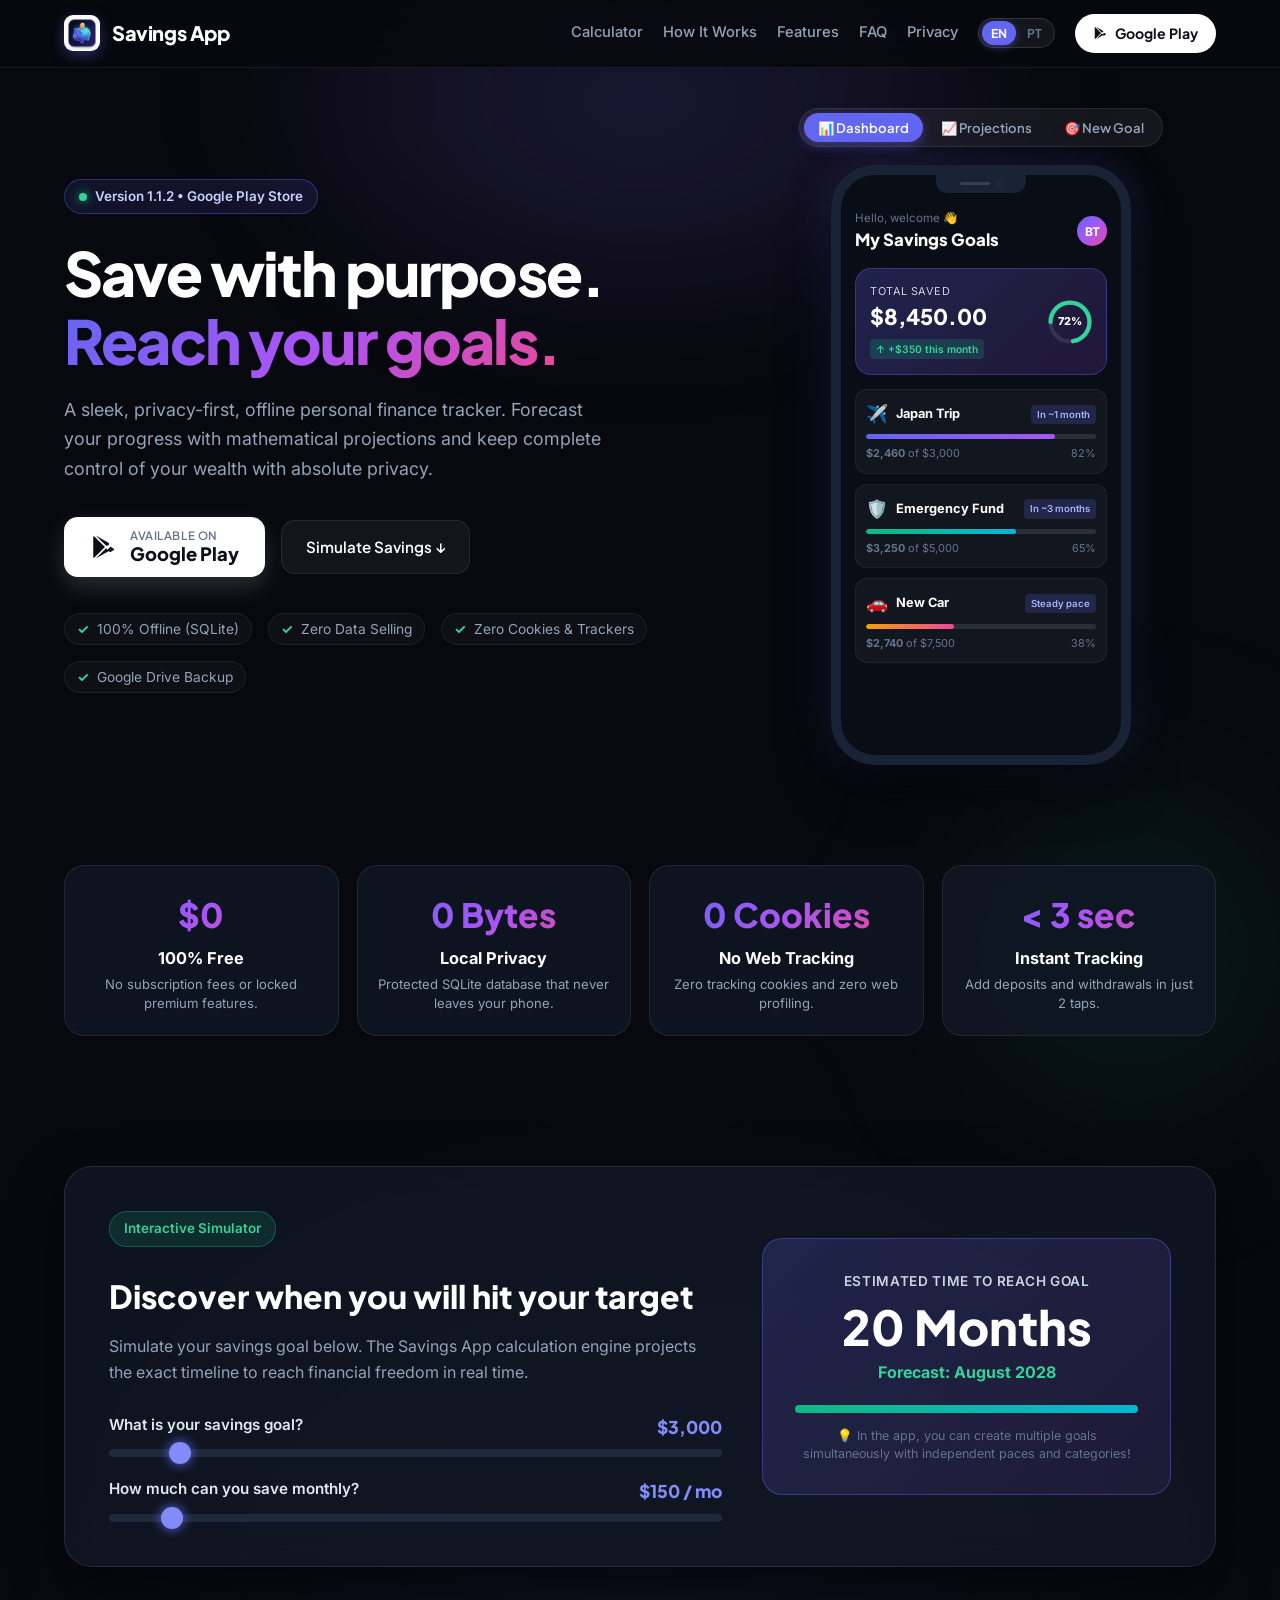
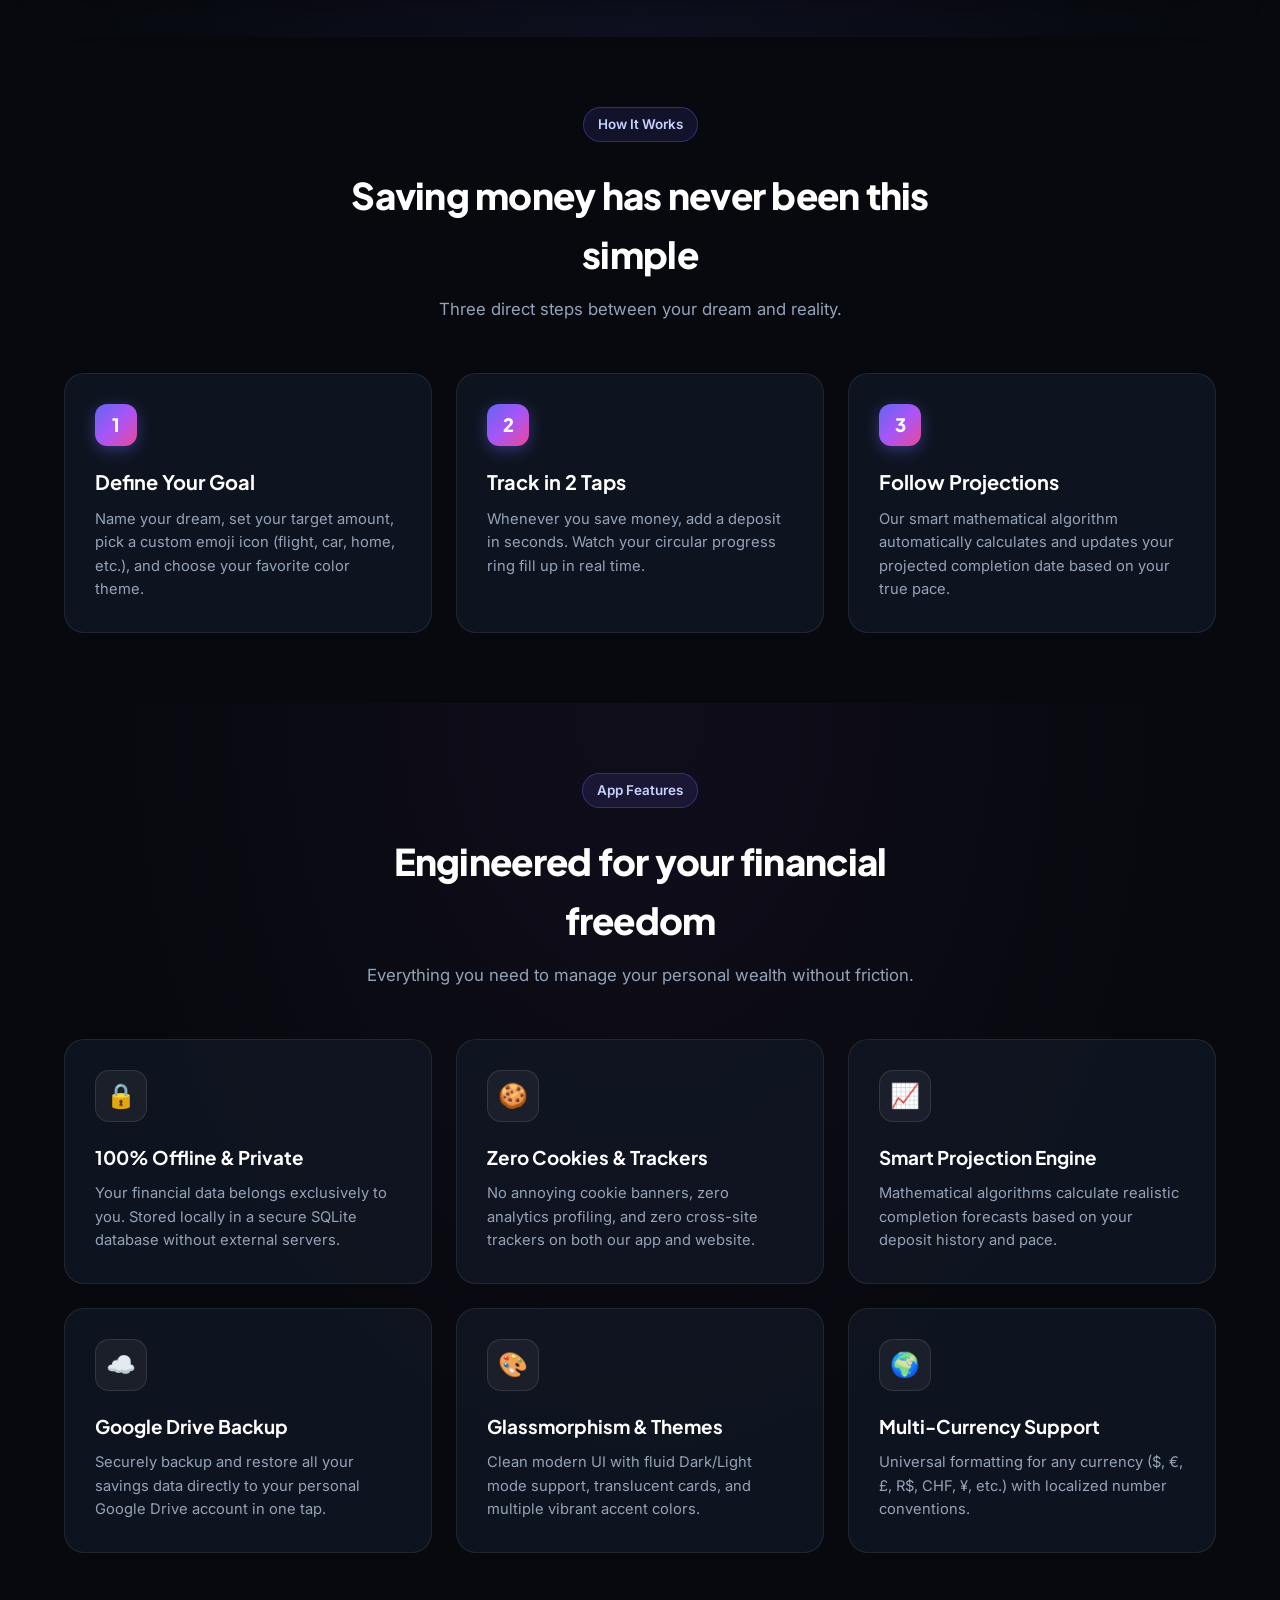
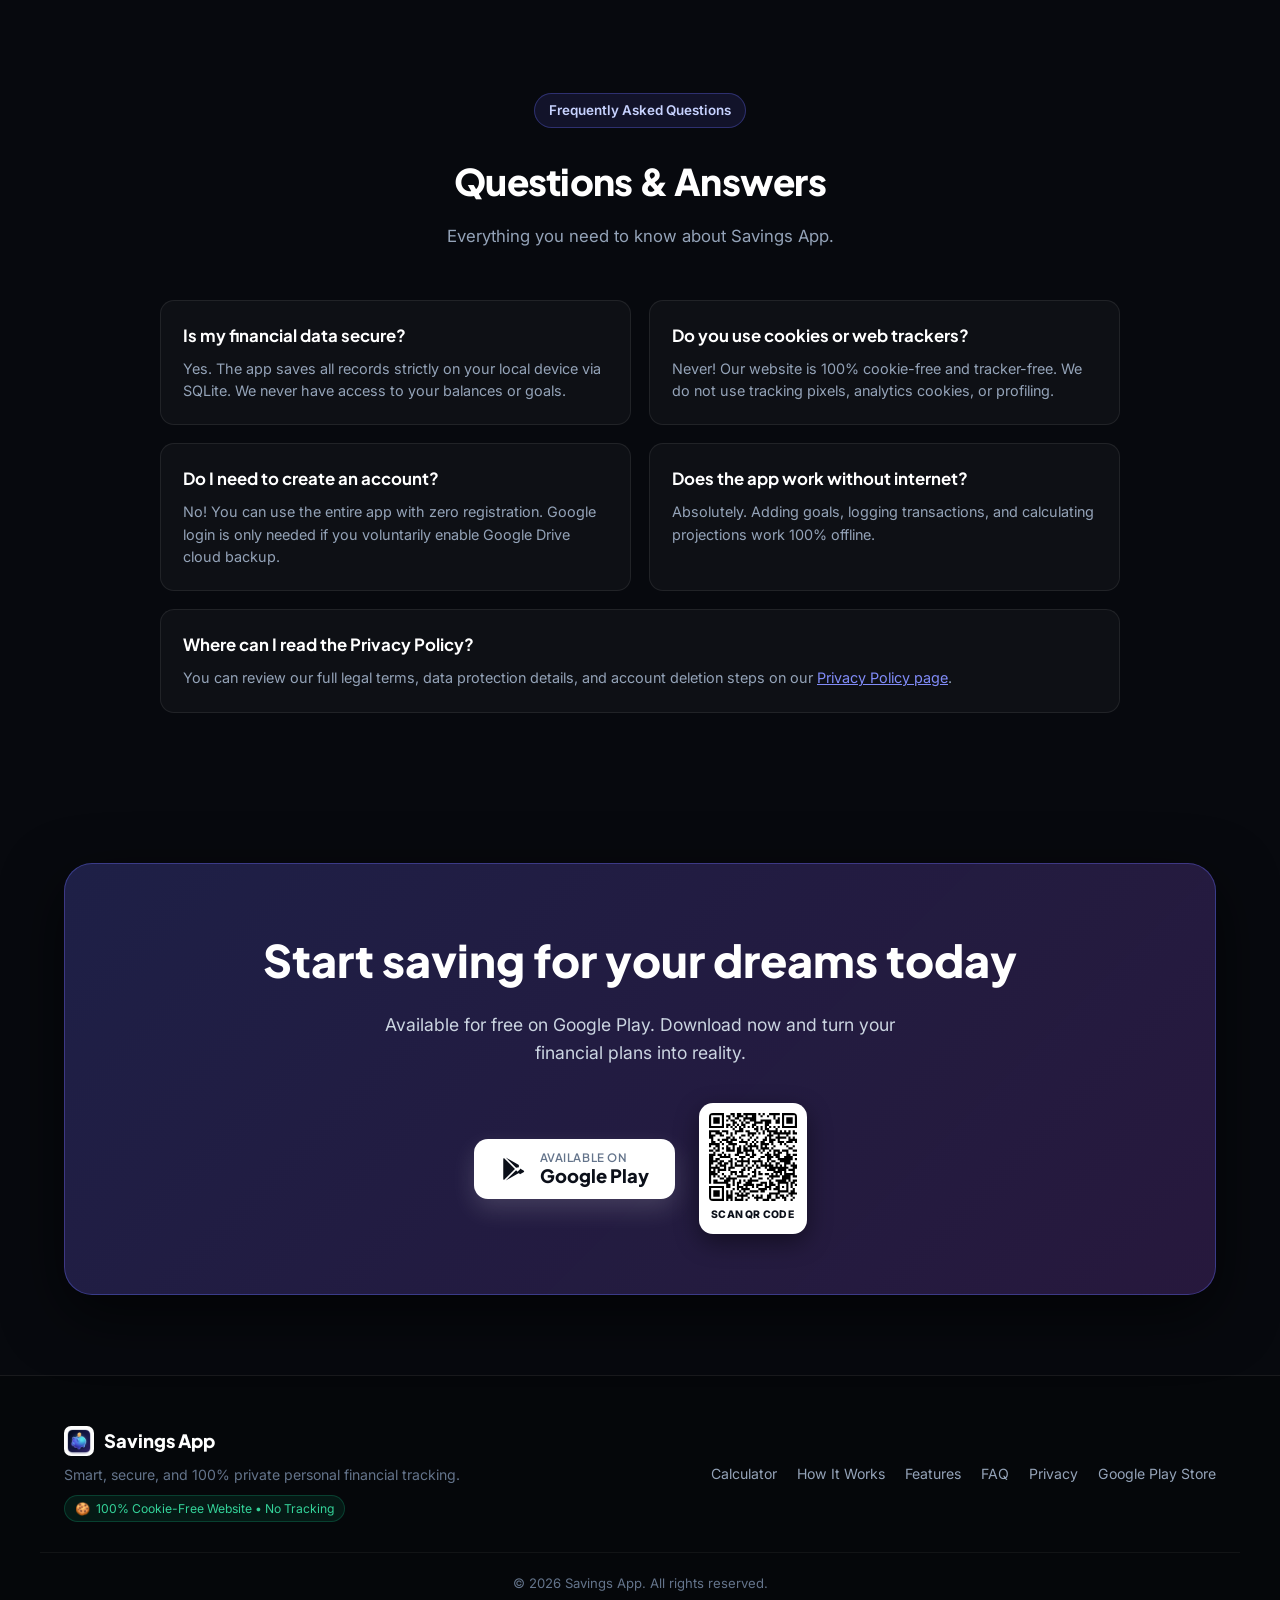
==== commit 6b4cb4ce: "Highlight 100% Cookie-Free & Tracker-Free advantage across landing page and privacy policy" ====
--- a/index.html
+++ b/index.html
@@ -7,10 +7,10 @@
     <title id="doc-title">Savings App — Save with purpose. Reach your goals.</title>
     
     <!-- Meta & SEO -->
-    <meta id="meta-desc" name="description" content="The offline-first, secure, and smart savings tracker app for Android. Set goals, forecast progress with smart projections, and control your wealth.">
-    <meta name="keywords" content="savings, savings app, personal finance, financial goals, offline-first, savings calculator, compound interest, google play">
+    <meta id="meta-desc" name="description" content="The offline-first, secure, and smart savings tracker app for Android. 100% Cookie-free website. Set goals, forecast progress with smart projections, and control your wealth.">
+    <meta name="keywords" content="savings, savings app, personal finance, financial goals, offline-first, zero cookies, savings calculator, compound interest, google play">
     <meta id="og-title" property="og:title" content="Savings App — Save with purpose">
-    <meta id="og-desc" property="og:description" content="Sleek, privacy-first, and intelligent personal finance tracker.">
+    <meta id="og-desc" property="og:description" content="Sleek, privacy-first, zero cookies, and intelligent personal finance tracker.">
     <meta property="og:image" content="assets/icon.png">
     
     <!-- Google Fonts -->
@@ -364,7 +364,7 @@
 
         .hero-chips {
             display: flex;
-            gap: 18px;
+            gap: 16px;
             flex-wrap: wrap;
         }
 
@@ -372,8 +372,12 @@
             display: flex;
             align-items: center;
             gap: 8px;
-            font-size: 0.88rem;
+            font-size: 0.86rem;
             color: var(--text-secondary);
+            background: rgba(255, 255, 255, 0.03);
+            border: 1px solid rgba(255, 255, 255, 0.06);
+            padding: 4px 12px;
+            border-radius: var(--radius-full);
         }
 
         .hero-chip-icon {
@@ -757,15 +761,15 @@
 
         .stats-grid {
             display: grid;
-            grid-template-columns: repeat(3, 1fr);
-            gap: 20px;
+            grid-template-columns: repeat(4, 1fr);
+            gap: 18px;
         }
 
         .stat-card {
             background: var(--bg-card);
             border: 1px solid var(--border-subtle);
             border-radius: var(--radius-lg);
-            padding: 24px;
+            padding: 22px 18px;
             text-align: center;
             backdrop-filter: blur(10px);
             transition: transform 0.2s ease;
@@ -778,7 +782,7 @@
 
         .stat-number {
             font-family: var(--font-head);
-            font-size: 2.2rem;
+            font-size: 2.1rem;
             font-weight: 800;
             background: var(--grad-primary);
             -webkit-background-clip: text;
@@ -788,14 +792,15 @@
 
         .stat-label {
             font-weight: 700;
-            font-size: 1.05rem;
+            font-size: 1.02rem;
             margin-bottom: 4px;
             color: #ffffff;
         }
 
         .stat-sub {
-            font-size: 0.85rem;
+            font-size: 0.82rem;
             color: var(--text-secondary);
+            line-height: 1.45;
         }
 
         /* ================= INTERACTIVE CALCULATOR ================= */
@@ -1039,7 +1044,7 @@
             background: var(--bg-card);
             border: 1px solid var(--border-subtle);
             border-radius: var(--radius-lg);
-            padding: 32px;
+            padding: 30px;
             transition: all 0.25s ease;
         }
 
@@ -1065,7 +1070,7 @@
 
         .card-feature h3 {
             font-family: var(--font-head);
-            font-size: 1.2rem;
+            font-size: 1.18rem;
             font-weight: 700;
             margin-bottom: 10px;
             color: #ffffff;
@@ -1205,7 +1210,7 @@
         .footer-brand {
             display: flex;
             flex-direction: column;
-            gap: 6px;
+            gap: 8px;
         }
 
         .footer-brand-title {
@@ -1223,6 +1228,19 @@
             height: 30px;
             border-radius: 7px;
             object-fit: cover;
+        }
+
+        .cookie-badge {
+            display: inline-flex;
+            align-items: center;
+            gap: 6px;
+            font-size: 0.76rem;
+            color: var(--emerald-light);
+            background: rgba(16, 185, 129, 0.1);
+            border: 1px solid rgba(16, 185, 129, 0.25);
+            padding: 3px 10px;
+            border-radius: var(--radius-full);
+            width: fit-content;
         }
 
         .footer-nav {
@@ -1287,7 +1305,7 @@
             }
 
             .stats-grid {
-                grid-template-columns: repeat(3, 1fr);
+                grid-template-columns: repeat(2, 1fr);
             }
         }
 
@@ -1336,6 +1354,10 @@
 
             .footer-brand-title {
                 justify-content: center;
+            }
+
+            .cookie-badge {
+                margin: 0 auto;
             }
 
             .footer-nav {
@@ -1417,6 +1439,10 @@
                     </div>
                     <div class="hero-chip">
                         <span class="hero-chip-icon">✓</span>
+                        <span data-i18n="chipZeroCookies">Zero Cookies & Trackers</span>
+                    </div>
+                    <div class="hero-chip">
+                        <span class="hero-chip-icon">✓</span>
                         <span data-i18n="chipDriveBackup">Google Drive Backup</span>
                     </div>
                 </div>
@@ -1590,6 +1616,11 @@
                     <div class="stat-sub" data-i18n="stat2Sub">Protected SQLite database that never leaves your phone.</div>
                 </div>
                 <div class="stat-card">
+                    <div class="stat-number" data-i18n="statCookieNum">0 Cookies</div>
+                    <div class="stat-label" data-i18n="statCookieLabel">No Web Tracking</div>
+                    <div class="stat-sub" data-i18n="statCookieSub">Zero tracking cookies and zero web profiling.</div>
+                </div>
+                <div class="stat-card">
                     <div class="stat-number" data-i18n="stat3Num">&lt; 3 sec</div>
                     <div class="stat-label" data-i18n="stat3Label">Instant Tracking</div>
                     <div class="stat-sub" data-i18n="stat3Sub">Add deposits and withdrawals in just 2 taps.</div>
@@ -1691,6 +1722,12 @@
                 </div>
 
                 <div class="card-feature">
+                    <div class="feature-icon-circle">🍪</div>
+                    <h3 data-i18n="featCookieTitle">Zero Cookies & Trackers</h3>
+                    <p data-i18n="featCookieDesc">No annoying cookie banners, zero analytics profiling, and zero cross-site trackers on both our app and website.</p>
+                </div>
+
+                <div class="card-feature">
                     <div class="feature-icon-circle">📈</div>
                     <h3 data-i18n="feat2Title">Smart Projection Engine</h3>
                     <p data-i18n="feat2Desc">Mathematical algorithms calculate realistic completion forecasts based on your deposit history and pace.</p>
@@ -1712,12 +1749,6 @@
                     <div class="feature-icon-circle">🌍</div>
                     <h3 data-i18n="feat5Title">Multi-Currency Support</h3>
                     <p data-i18n="feat5Desc">Universal formatting for any currency ($, €, £, R$, CHF, ¥, etc.) with localized number conventions.</p>
-                </div>
-
-                <div class="card-feature">
-                    <div class="feature-icon-circle">⚡</div>
-                    <h3 data-i18n="feat6Title">Fluid Gestures & Reordering</h3>
-                    <p data-i18n="feat6Desc">Drag-and-drop to reorder priority, swipe for quick actions, and filter by completion rate or total saved.</p>
                 </div>
             </div>
         </div>
@@ -1738,6 +1769,10 @@
                     <p data-i18n="faq1A">Yes. The app saves all records strictly on your local device via SQLite. We never have access to your balances or goals.</p>
                 </div>
                 <div class="faq-box">
+                    <h4 data-i18n="faqCookieQ">Do you use cookies or web trackers?</h4>
+                    <p data-i18n="faqCookieA">Never! Our website is 100% cookie-free and tracker-free. We do not use tracking pixels, analytics cookies, or profiling.</p>
+                </div>
+                <div class="faq-box">
                     <h4 data-i18n="faq2Q">Do I need to create an account?</h4>
                     <p data-i18n="faq2A">No! You can use the entire app with zero registration. Google login is only needed if you voluntarily enable Google Drive cloud backup.</p>
                 </div>
@@ -1745,7 +1780,7 @@
                     <h4 data-i18n="faq3Q">Does the app work without internet?</h4>
                     <p data-i18n="faq3A">Absolutely. Adding goals, logging transactions, and calculating projections work 100% offline.</p>
                 </div>
-                <div class="faq-box">
+                <div class="faq-box" style="grid-column: 1 / -1;">
                     <h4 data-i18n="faq4Q">Where can I read the Privacy Policy?</h4>
                     <p data-i18n-html="faq4A">You can review our full legal terms, data protection details, and account deletion steps on our <a href="privacy.html" style="color:#818cf8; text-decoration: underline;">Privacy Policy page</a>.</p>
                 </div>
@@ -1790,6 +1825,10 @@
                     <span>Savings App</span>
                 </div>
                 <p style="font-size: 0.88rem; color: var(--text-muted);" data-i18n="footerSub">Smart, secure, and 100% private personal financial tracking.</p>
+                <div class="cookie-badge">
+                    <span>🍪</span>
+                    <span data-i18n="footerCookieBadge">100% Cookie-Free Website • No Tracking</span>
+                </div>
             </div>
             <div class="footer-nav">
                 <a href="#calculator" data-i18n="navCalculator">Calculator</a>
@@ -1811,9 +1850,9 @@
         const translations = {
             en: {
                 pageTitle: "Savings App — Save with purpose. Reach your goals.",
-                metaDesc: "The offline-first, secure, and smart savings tracker app for Android. Set goals, forecast progress with smart projections, and control your wealth.",
+                metaDesc: "The offline-first, secure, and smart savings tracker app for Android. 100% Cookie-free website. Set goals, forecast progress with smart projections, and control your wealth.",
                 ogTitle: "Savings App — Save with purpose",
-                ogDesc: "Sleek, privacy-first, and intelligent personal finance tracker.",
+                ogDesc: "Sleek, privacy-first, zero cookies, and intelligent personal finance tracker.",
                 navCalculator: "Calculator",
                 navHowItWorks: "How It Works",
                 navFeatures: "Features",
@@ -1826,6 +1865,7 @@
                 btnSimulate: "Simulate Savings ↓",
                 chipOffline: "100% Offline (SQLite)",
                 chipNoDataSale: "Zero Data Selling",
+                chipZeroCookies: "Zero Cookies & Trackers",
                 chipDriveBackup: "Google Drive Backup",
                 tabDashboard: "📊 Dashboard",
                 tabProjections: "📈 Projections",
@@ -1864,6 +1904,9 @@
                 stat2Num: "0 Bytes",
                 stat2Label: "Local Privacy",
                 stat2Sub: "Protected SQLite database that never leaves your phone.",
+                statCookieNum: "0 Cookies",
+                statCookieLabel: "No Web Tracking",
+                statCookieSub: "Zero tracking cookies and zero web profiling.",
                 stat3Num: "< 3 sec",
                 stat3Label: "Instant Tracking",
                 stat3Sub: "Add deposits and withdrawals in just 2 taps.",
@@ -1892,6 +1935,8 @@
                 featDesc: "Everything you need to manage your personal wealth without friction.",
                 feat1Title: "100% Offline & Private",
                 feat1Desc: "Your financial data belongs exclusively to you. Stored locally in a secure SQLite database without external servers.",
+                featCookieTitle: "Zero Cookies & Trackers",
+                featCookieDesc: "No annoying cookie banners, zero analytics profiling, and zero cross-site trackers on both our app and website.",
                 feat2Title: "Smart Projection Engine",
                 feat2Desc: "Mathematical algorithms calculate realistic completion forecasts based on your deposit history and pace.",
                 feat3Title: "Google Drive Backup",
@@ -1900,13 +1945,13 @@
                 feat4Desc: "Clean modern UI with fluid Dark/Light mode support, translucent cards, and multiple vibrant accent colors.",
                 feat5Title: "Multi-Currency Support",
                 feat5Desc: "Universal formatting for any currency ($, €, £, R$, CHF, ¥, etc.) with localized number conventions.",
-                feat6Title: "Fluid Gestures & Reordering",
-                feat6Desc: "Drag-and-drop to reorder priority, swipe for quick actions, and filter by completion rate or total saved.",
                 faqPill: "Frequently Asked Questions",
                 faqTitle: "Questions & Answers",
                 faqDesc: "Everything you need to know about Savings App.",
                 faq1Q: "Is my financial data secure?",
                 faq1A: "Yes. The app saves all records strictly on your local device via SQLite. We never have access to your balances or goals.",
+                faqCookieQ: "Do you use cookies or web trackers?",
+                faqCookieA: "Never! Our website is 100% cookie-free and tracker-free. We do not use tracking pixels, analytics cookies, or profiling.",
                 faq2Q: "Do I need to create an account?",
                 faq2A: "No! You can use the entire app with zero registration. Google login is only needed if you voluntarily enable Google Drive cloud backup.",
                 faq3Q: "Does the app work without internet?",
@@ -1917,6 +1962,7 @@
                 ctaDesc: "Available for free on Google Play. Download now and turn your financial plans into reality.",
                 qrScanText: "Scan QR Code",
                 footerSub: "Smart, secure, and 100% private personal financial tracking.",
+                footerCookieBadge: "100% Cookie-Free Website • No Tracking",
                 footerCopy: "&copy; 2026 Savings App. All rights reserved.",
                 months: [
                     "January", "February", "March", "April", "May", "June",
@@ -1927,9 +1973,9 @@
             },
             pt: {
                 pageTitle: "Savings App — Poupa com método. Conquista os teus objetivos.",
-                metaDesc: "A aplicação de poupança offline-first, segura e inteligente para Android. Define metas, simula poupanças com projeções inteligentes e acompanha o teu progresso.",
+                metaDesc: "A aplicação de poupança offline-first, segura e inteligente para Android. Website 100% livre de cookies. Define metas, simula poupanças e acompanha o teu progresso.",
                 ogTitle: "Savings App — Poupa com método",
-                ogDesc: "A aplicação de finanças pessoais elegante, offline-first e inteligente.",
+                ogDesc: "A aplicação de finanças pessoais elegante, offline-first, sem cookies e inteligente.",
                 navCalculator: "Calculadora",
                 navHowItWorks: "Como Funciona",
                 navFeatures: "Funcionalidades",
@@ -1942,6 +1988,7 @@
                 btnSimulate: "Simular Poupança ↓",
                 chipOffline: "100% Offline (SQLite)",
                 chipNoDataSale: "Zero Venda de Dados",
+                chipZeroCookies: "Zero Cookies & Rastreadores",
                 chipDriveBackup: "Backup Google Drive",
                 tabDashboard: "📊 Dashboard",
                 tabProjections: "📈 Projeções",
@@ -1980,6 +2027,9 @@
                 stat2Num: "0 Bytes",
                 stat2Label: "Privacidade Local",
                 stat2Sub: "Base de dados SQLite que nunca sai do teu telemóvel.",
+                statCookieNum: "0 Cookies",
+                statCookieLabel: "Sem Rastreamento Web",
+                statCookieSub: "Zero cookies de seguimento e zero perfis de dados.",
                 stat3Num: "< 3 seg",
                 stat3Label: "Registo Instantâneo",
                 stat3Sub: "Adiciona depósitos e levantamentos em 2 toques.",
@@ -2008,6 +2058,8 @@
                 featDesc: "Tudo o que precisas para gerir as tuas economias sem fricções.",
                 feat1Title: "100% Offline & Privado",
                 feat1Desc: "A tua informação é estritamente tua. Os dados vivem num banco de dados SQLite local no teu telemóvel, sem qualquer servidor externo.",
+                featCookieTitle: "Zero Cookies & Rastreadores",
+                featCookieDesc: "Sem avisos chatos de cookies, zero rastreamento de analítica e zero partilha de dados tanto na app como no site.",
                 feat2Title: "Motor de Projeção Inteligente",
                 feat2Desc: "Algoritmos matemáticos que calculam estimativas realistas de conclusão com base no teu histórico de depósitos.",
                 feat3Title: "Backup Google Drive",
@@ -2016,13 +2068,13 @@
                 feat4Desc: "Interface moderna com suporte fluido a Modo Claro e Escuro, efeitos translúcidos e dezenas de ícones personalizáveis.",
                 feat5Title: "Suporte Multi-Moeda",
                 feat5Desc: "Formatação flexível e inteligente para qualquer moeda mundial (€, $, £, R$, CHF, etc.) com respeito às regras de pontuação.",
-                feat6Title: "Gestos e Ordenação Ágil",
-                feat6Desc: "Arrasta para ordenar prioridades, desliza para ações rápidas e organiza por nome, valor acumulado ou percentagem.",
                 faqPill: "Dúvidas Frequentes",
                 faqTitle: "Perguntas e Respostas",
                 faqDesc: "Tudo o que precisas de saber sobre a aplicação.",
                 faq1Q: "Os meus dados financeiros estão seguros?",
                 faq1A: "Sim. A aplicação guarda todos os dados localmente no teu telemóvel através de SQLite. Nós não temos qualquer acesso ao teu saldo ou às tuas metas.",
+                faqCookieQ: "Este website usa cookies ou rastreadores?",
+                faqCookieA: "Nunca! O nosso website é 100% livre de cookies e de rastreadores. Não usamos pixels de seguimento nem cookies de analítica.",
                 faq2Q: "É obrigatório criar conta?",
                 faq2A: "Não! Podes usar a app a 100% sem registo. O login Google só é necessário caso queiras ativar o backup voluntário no Google Drive.",
                 faq3Q: "A aplicação funciona sem internet?",
@@ -2033,6 +2085,7 @@
                 ctaDesc: "Disponível gratuitamente na Google Play Store. Descarrega agora e transforma os teus planos em conquistas.",
                 qrScanText: "Lê o QR Code",
                 footerSub: "Controlo financeiro inteligente, seguro e 100% privado.",
+                footerCookieBadge: "Website 100% Livre de Cookies • Sem Rastreamento",
                 footerCopy: "&copy; 2026 Savings App. Todos os direitos reservados.",
                 months: [
                     "Janeiro", "Fevereiro", "Março", "Abril", "Maio", "Junho",
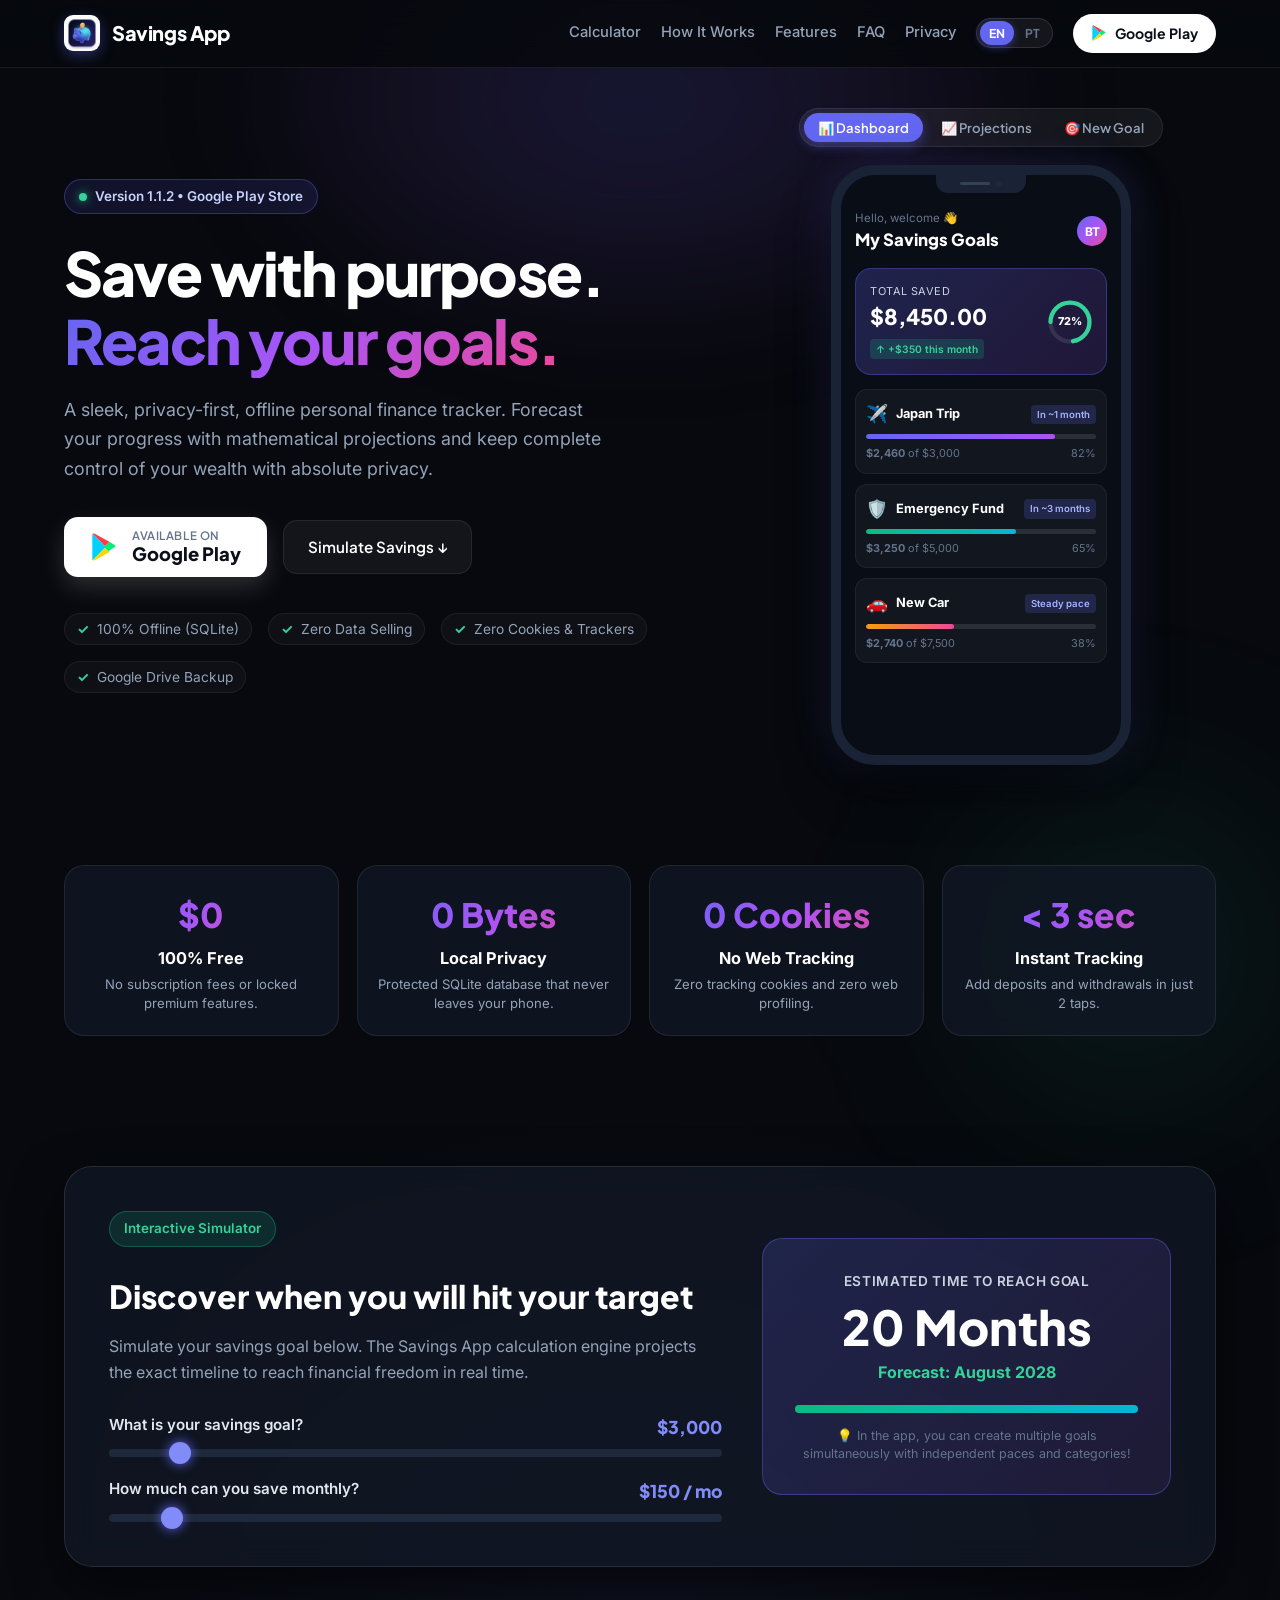
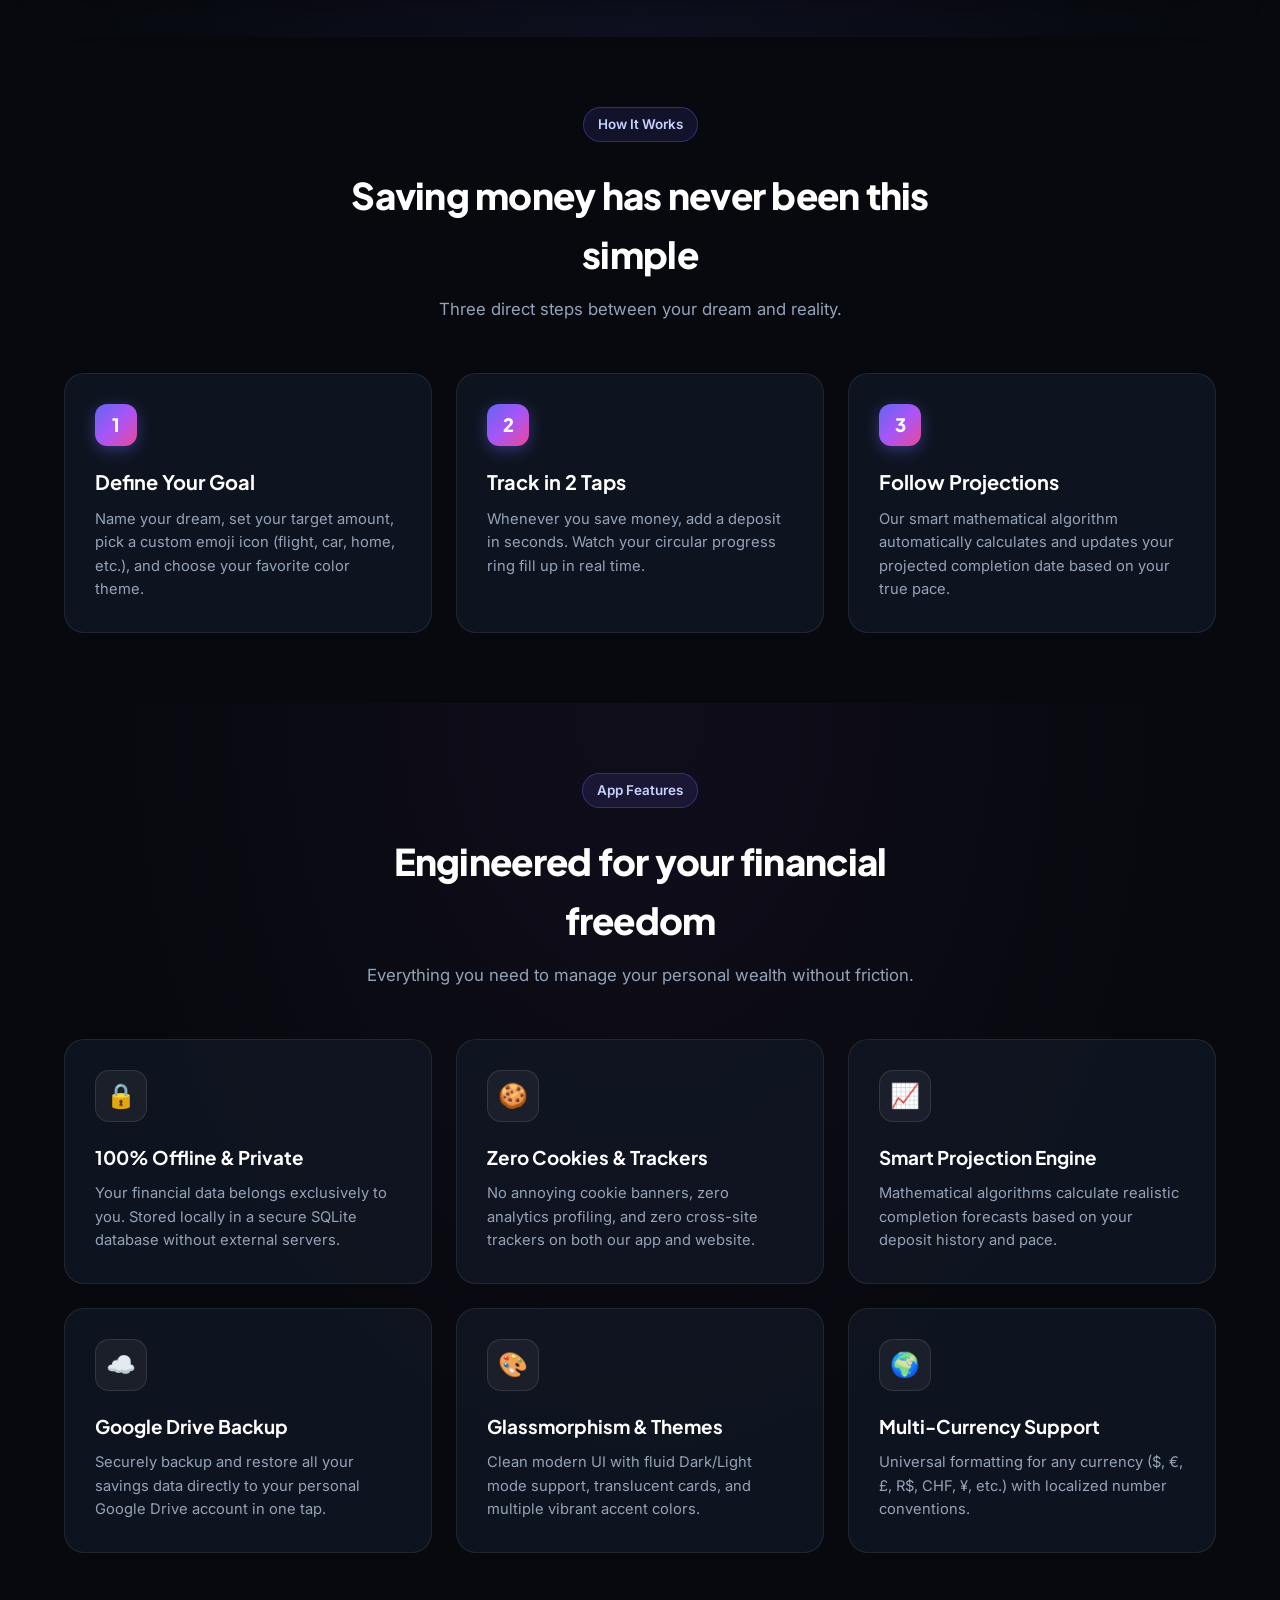
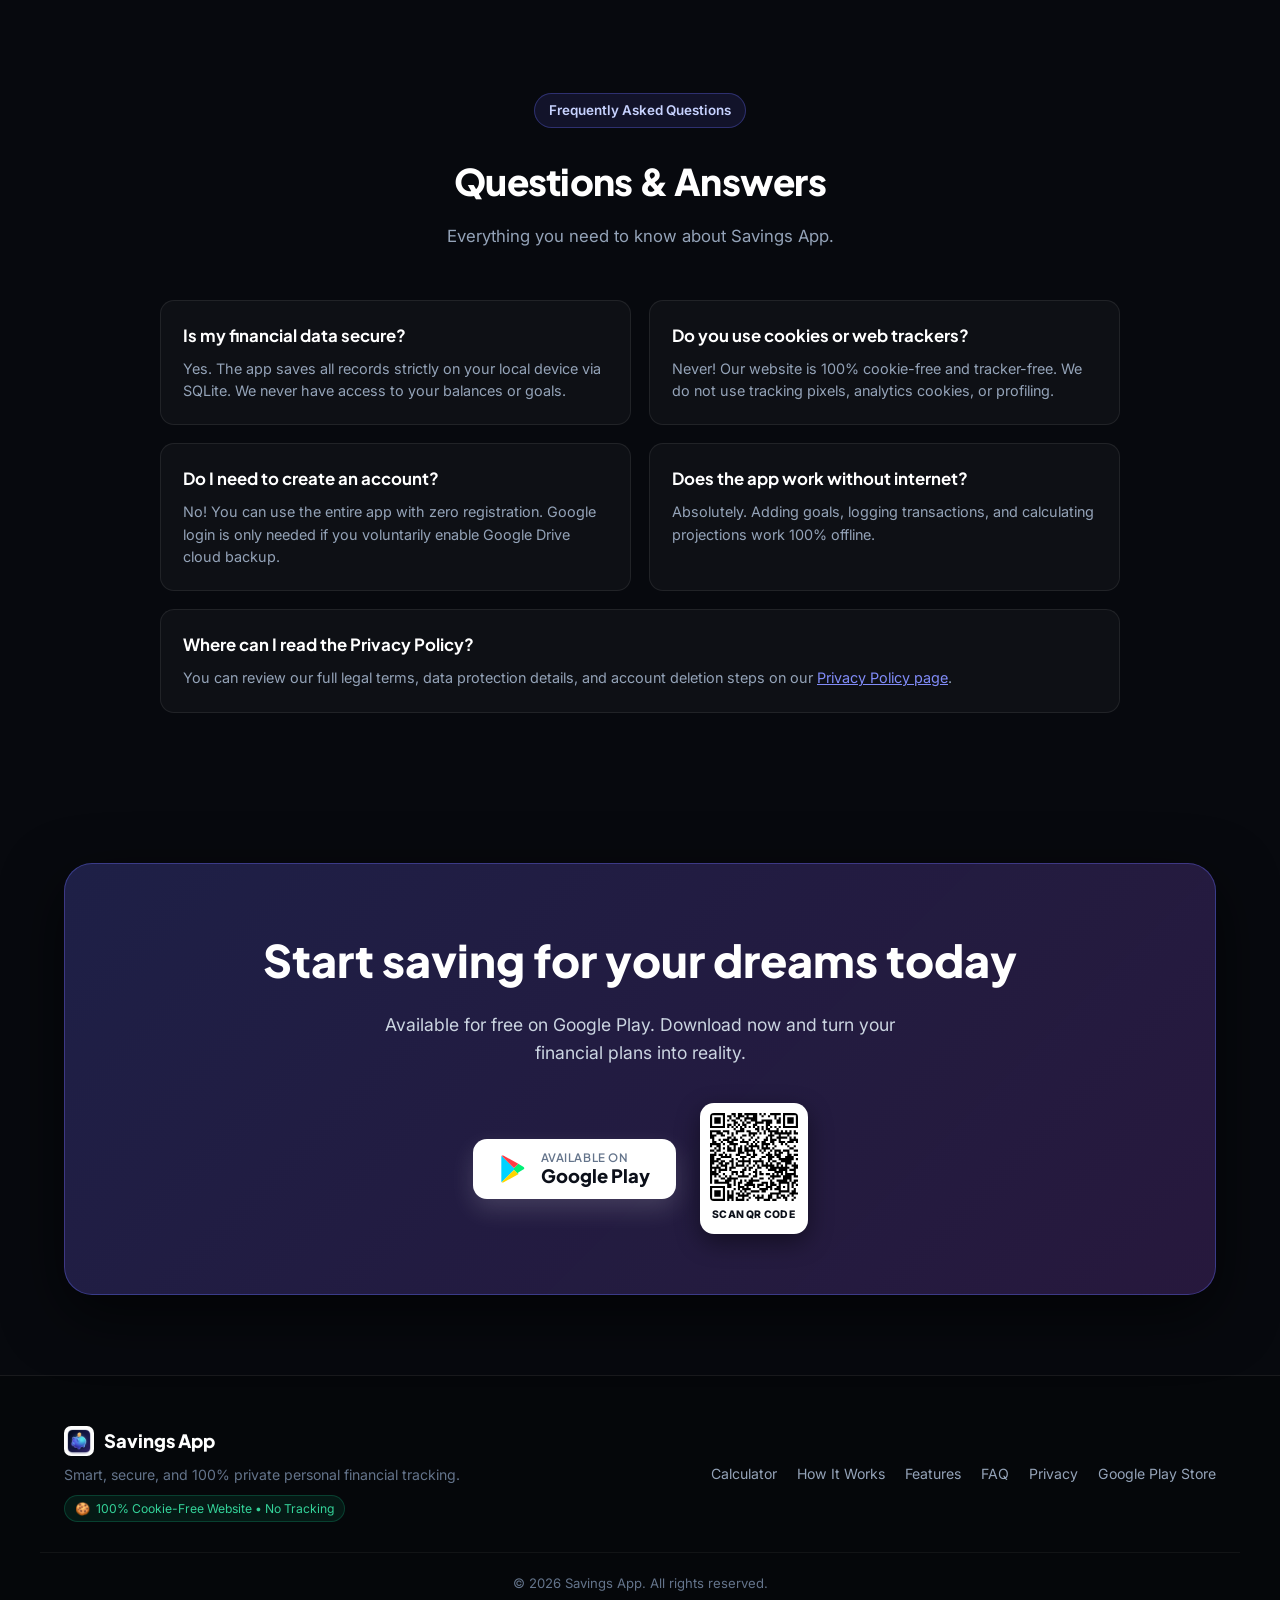
==== commit cb77a2d9: "Replace Google Play icon with official authentic multicolor vector logo" ====
--- a/index.html
+++ b/index.html
@@ -1394,8 +1394,13 @@
                 </div>
 
                 <a href="https://play.google.com/store/apps/details?id=com.bl.labs.savingsapp&hl=en-US&ah=6nPZxW0zlEnfRpXyiW2CA1B0YsE" target="_blank" rel="noopener noreferrer" class="btn-nav-play">
-                    <svg viewBox="0 0 24 24" width="14" height="14" fill="currentColor"><path d="M3.609 1.814L13.792 12 3.61 22.186c-.347-.282-.61-.75-.61-1.373V3.187c0-.623.263-1.091.609-1.373zm11.235 11.238l2.585 2.586-12.062 6.892 9.477-9.478zm2.586-2.586L14.845 10.95 5.367 1.472l12.063 6.894zm1.057 1.058l3.197 1.827c.82.469.82 1.236 0 1.705l-3.197 1.827-2.316-2.316 2.316-2.316z"/></svg>
-                    Google Play
+                    <svg viewBox="0 0 512 512" width="16" height="16">
+                        <path fill="#00D2FF" d="M48.7 13.9C44.7 18.2 42.5 24.6 42.5 32.8v446.4c0 8.2 2.2 14.6 6.2 18.9l1.1 1.1L274 275v-38L49.8 12.8l-1.1 1.1z"/>
+                        <path fill="#00F076" d="M350.7 351.7l-76.7-76.7v-38l76.7-76.7 1.8 1 90.9 51.6c25.9 14.7 25.9 38.8 0 53.6l-90.9 51.6-1.8 3.6z"/>
+                        <path fill="#FFD600" d="M352.5 350.7L274 272.2 48.7 497.5c8.5 9 22.5 10.1 38.3 1.2l265.5-148z"/>
+                        <path fill="#FF3A44" d="M352.5 161.3L87 13.3c-15.8-8.9-29.8-7.8-38.3 1.2L274 239.8l78.5-78.5z"/>
+                    </svg>
+                    <span>Google Play</span>
                 </a>
             </div>
         </div>
@@ -1418,8 +1423,11 @@
                 </p>
                 <div class="hero-cta-group">
                     <a href="https://play.google.com/store/apps/details?id=com.bl.labs.savingsapp&hl=en-US&ah=6nPZxW0zlEnfRpXyiW2CA1B0YsE" target="_blank" rel="noopener noreferrer" class="btn-play-hero">
-                        <svg viewBox="0 0 24 24" width="26" height="26" fill="currentColor">
-                            <path d="M3.609 1.814L13.792 12 3.61 22.186c-.347-.282-.61-.75-.61-1.373V3.187c0-.623.263-1.091.609-1.373zm11.235 11.238l2.585 2.586-12.062 6.892 9.477-9.478zm2.586-2.586L14.845 10.95 5.367 1.472l12.063 6.894zm1.057 1.058l3.197 1.827c.82.469.82 1.236 0 1.705l-3.197 1.827-2.316-2.316 2.316-2.316z"/>
+                        <svg viewBox="0 0 512 512" width="28" height="28" style="flex-shrink: 0;">
+                            <path fill="#00D2FF" d="M48.7 13.9C44.7 18.2 42.5 24.6 42.5 32.8v446.4c0 8.2 2.2 14.6 6.2 18.9l1.1 1.1L274 275v-38L49.8 12.8l-1.1 1.1z"/>
+                            <path fill="#00F076" d="M350.7 351.7l-76.7-76.7v-38l76.7-76.7 1.8 1 90.9 51.6c25.9 14.7 25.9 38.8 0 53.6l-90.9 51.6-1.8 3.6z"/>
+                            <path fill="#FFD600" d="M352.5 350.7L274 272.2 48.7 497.5c8.5 9 22.5 10.1 38.3 1.2l265.5-148z"/>
+                            <path fill="#FF3A44" d="M352.5 161.3L87 13.3c-15.8-8.9-29.8-7.8-38.3 1.2L274 239.8l78.5-78.5z"/>
                         </svg>
                         <div class="btn-play-text">
                             <span class="btn-play-sub" data-i18n="btnAvailableOn">Available on</span>
@@ -1797,8 +1805,11 @@
                 
                 <div class="cta-actions-wrap">
                     <a href="https://play.google.com/store/apps/details?id=com.bl.labs.savingsapp&hl=en-US&ah=6nPZxW0zlEnfRpXyiW2CA1B0YsE" target="_blank" rel="noopener noreferrer" class="btn-play-hero">
-                        <svg viewBox="0 0 24 24" width="26" height="26" fill="currentColor">
-                            <path d="M3.609 1.814L13.792 12 3.61 22.186c-.347-.282-.61-.75-.61-1.373V3.187c0-.623.263-1.091.609-1.373zm11.235 11.238l2.585 2.586-12.062 6.892 9.477-9.478zm2.586-2.586L14.845 10.95 5.367 1.472l12.063 6.894zm1.057 1.058l3.197 1.827c.82.469.82 1.236 0 1.705l-3.197 1.827-2.316-2.316 2.316-2.316z"/>
+                        <svg viewBox="0 0 512 512" width="28" height="28" style="flex-shrink: 0;">
+                            <path fill="#00D2FF" d="M48.7 13.9C44.7 18.2 42.5 24.6 42.5 32.8v446.4c0 8.2 2.2 14.6 6.2 18.9l1.1 1.1L274 275v-38L49.8 12.8l-1.1 1.1z"/>
+                            <path fill="#00F076" d="M350.7 351.7l-76.7-76.7v-38l76.7-76.7 1.8 1 90.9 51.6c25.9 14.7 25.9 38.8 0 53.6l-90.9 51.6-1.8 3.6z"/>
+                            <path fill="#FFD600" d="M352.5 350.7L274 272.2 48.7 497.5c8.5 9 22.5 10.1 38.3 1.2l265.5-148z"/>
+                            <path fill="#FF3A44" d="M352.5 161.3L87 13.3c-15.8-8.9-29.8-7.8-38.3 1.2L274 239.8l78.5-78.5z"/>
                         </svg>
                         <div class="btn-play-text">
                             <span class="btn-play-sub" data-i18n="btnAvailableOn">Available on</span>
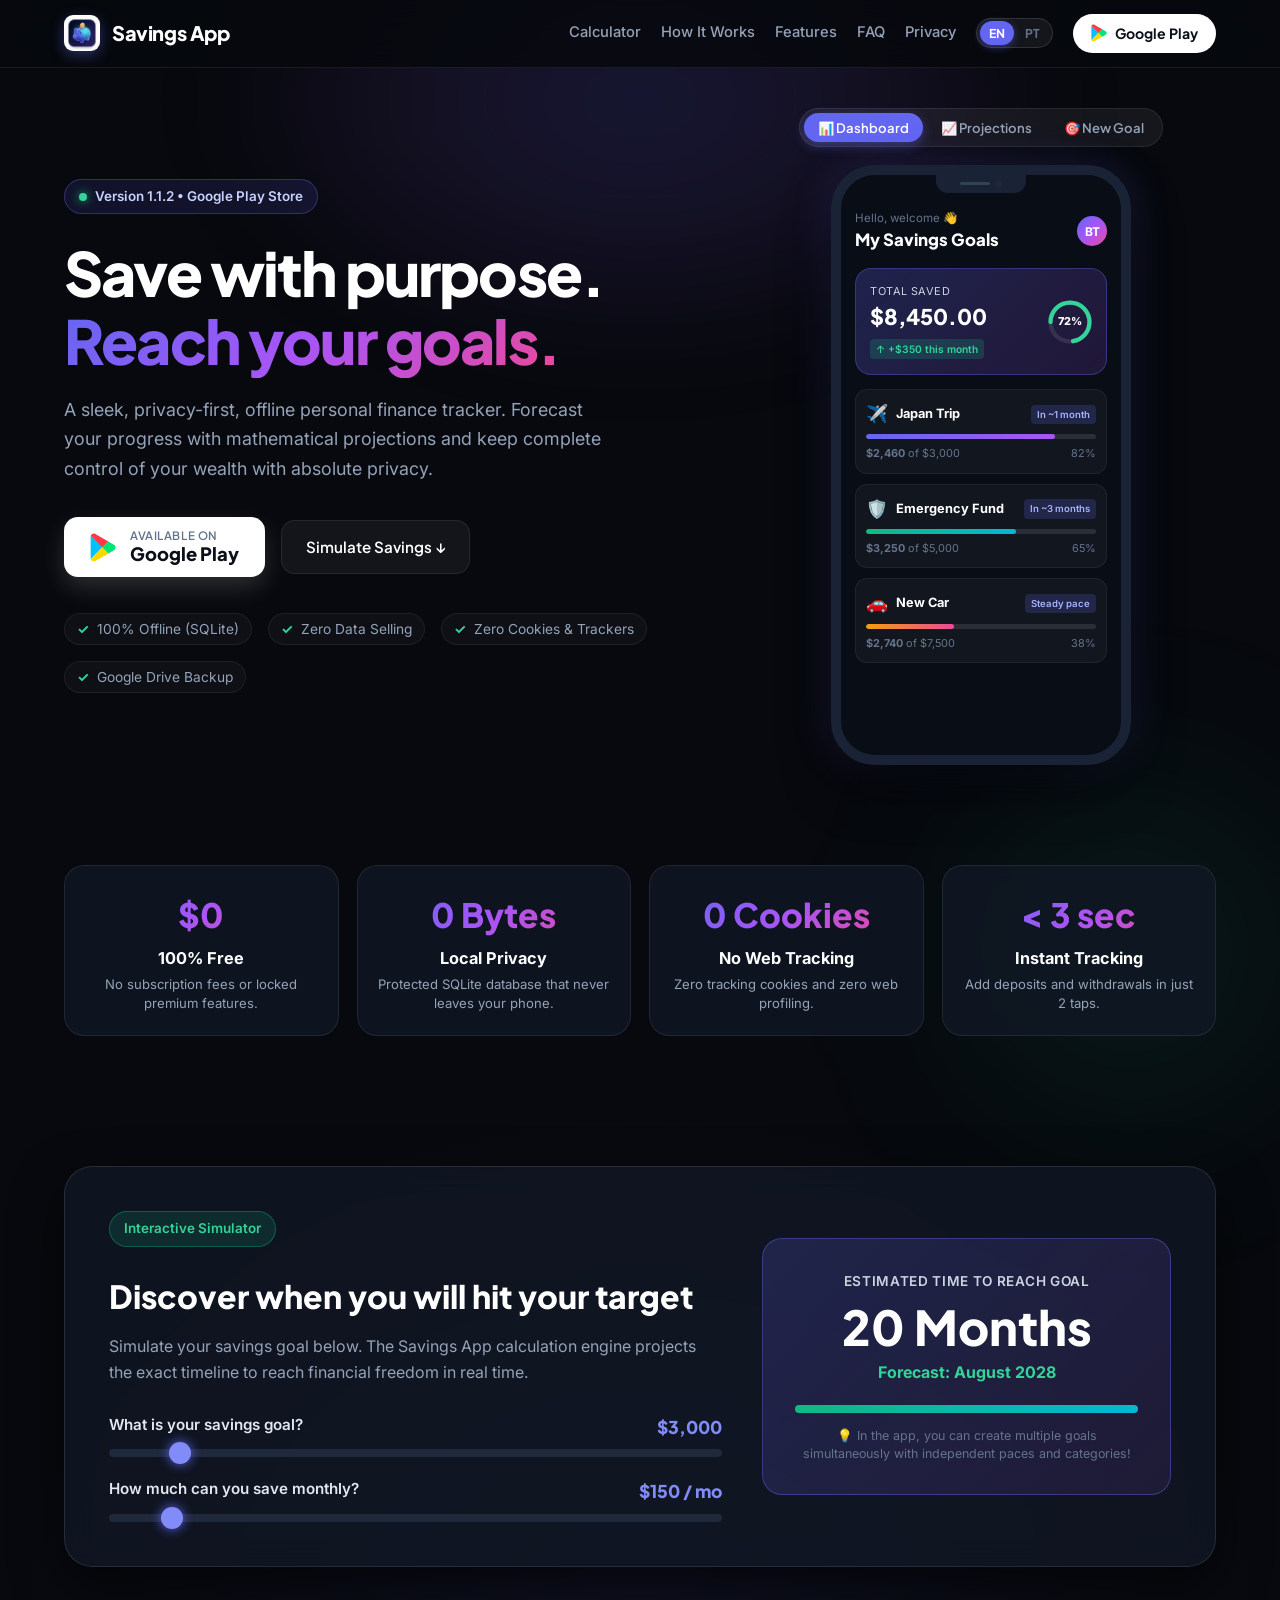
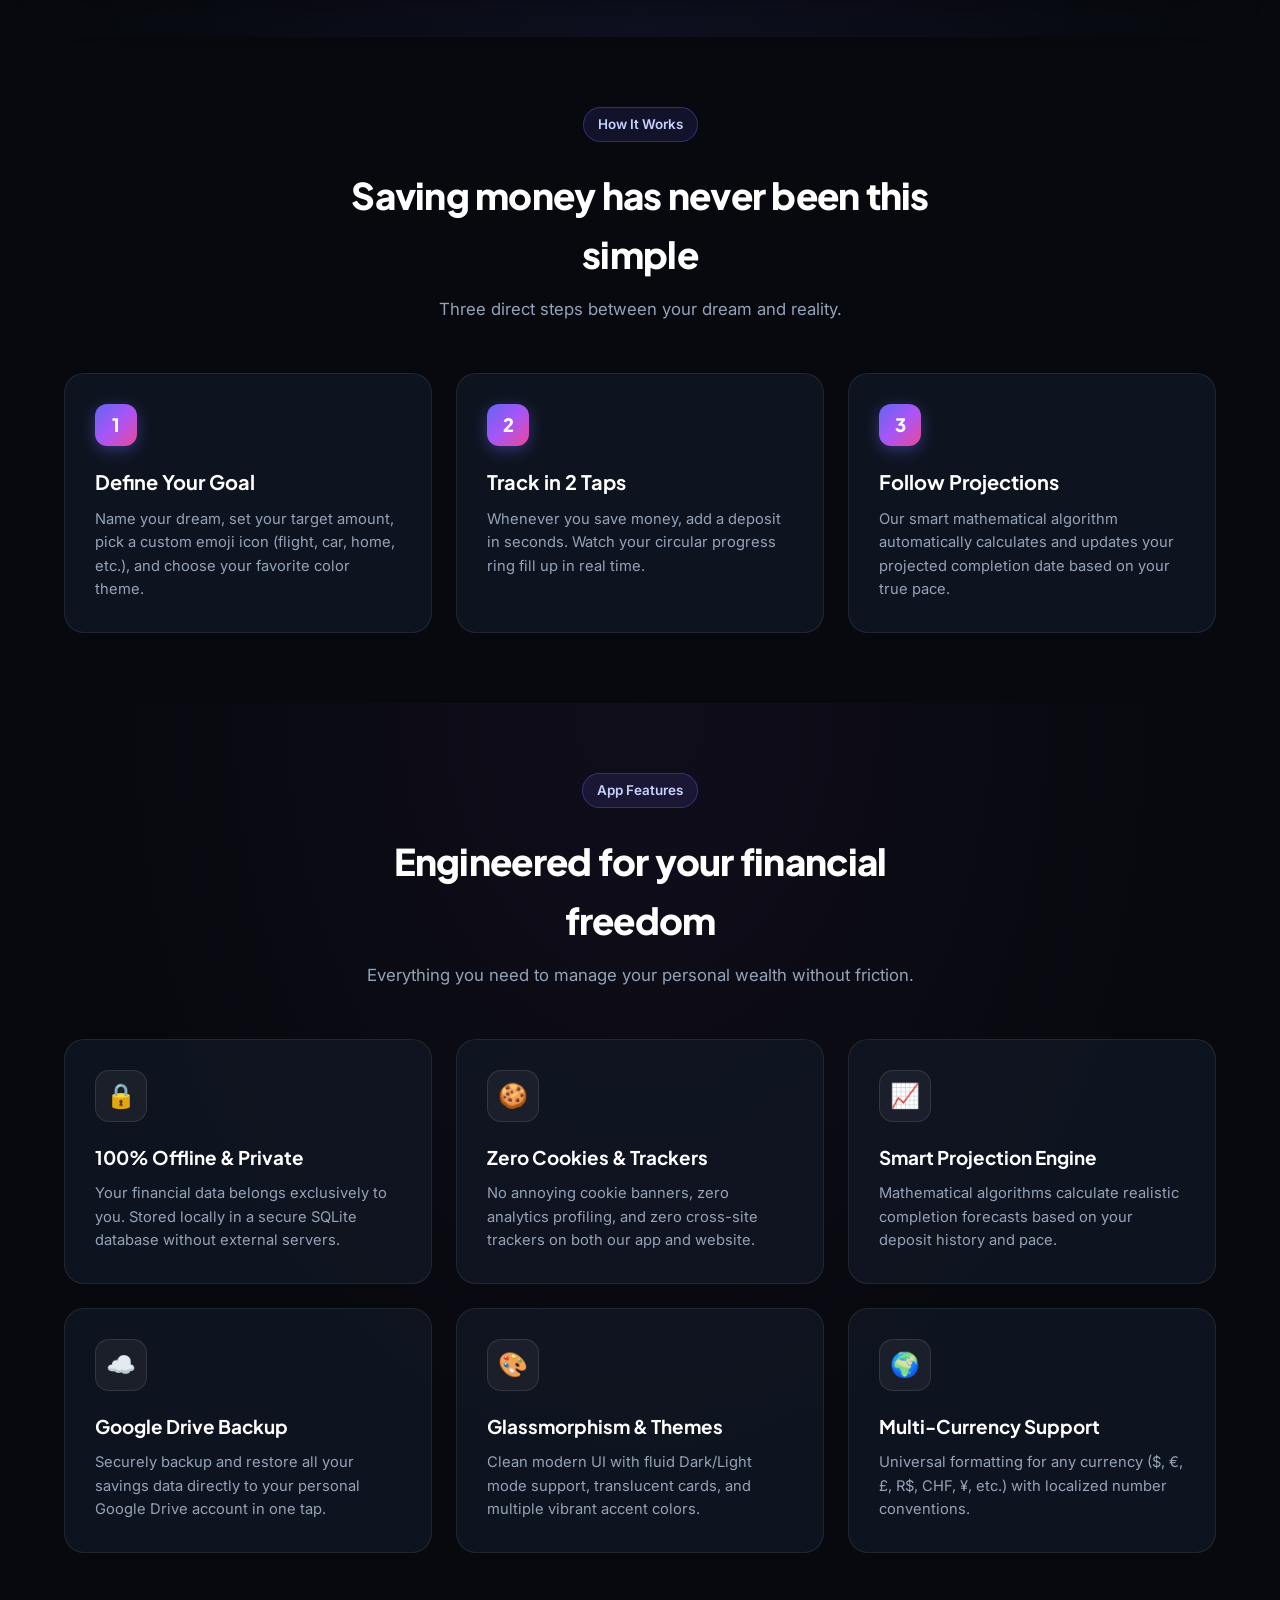
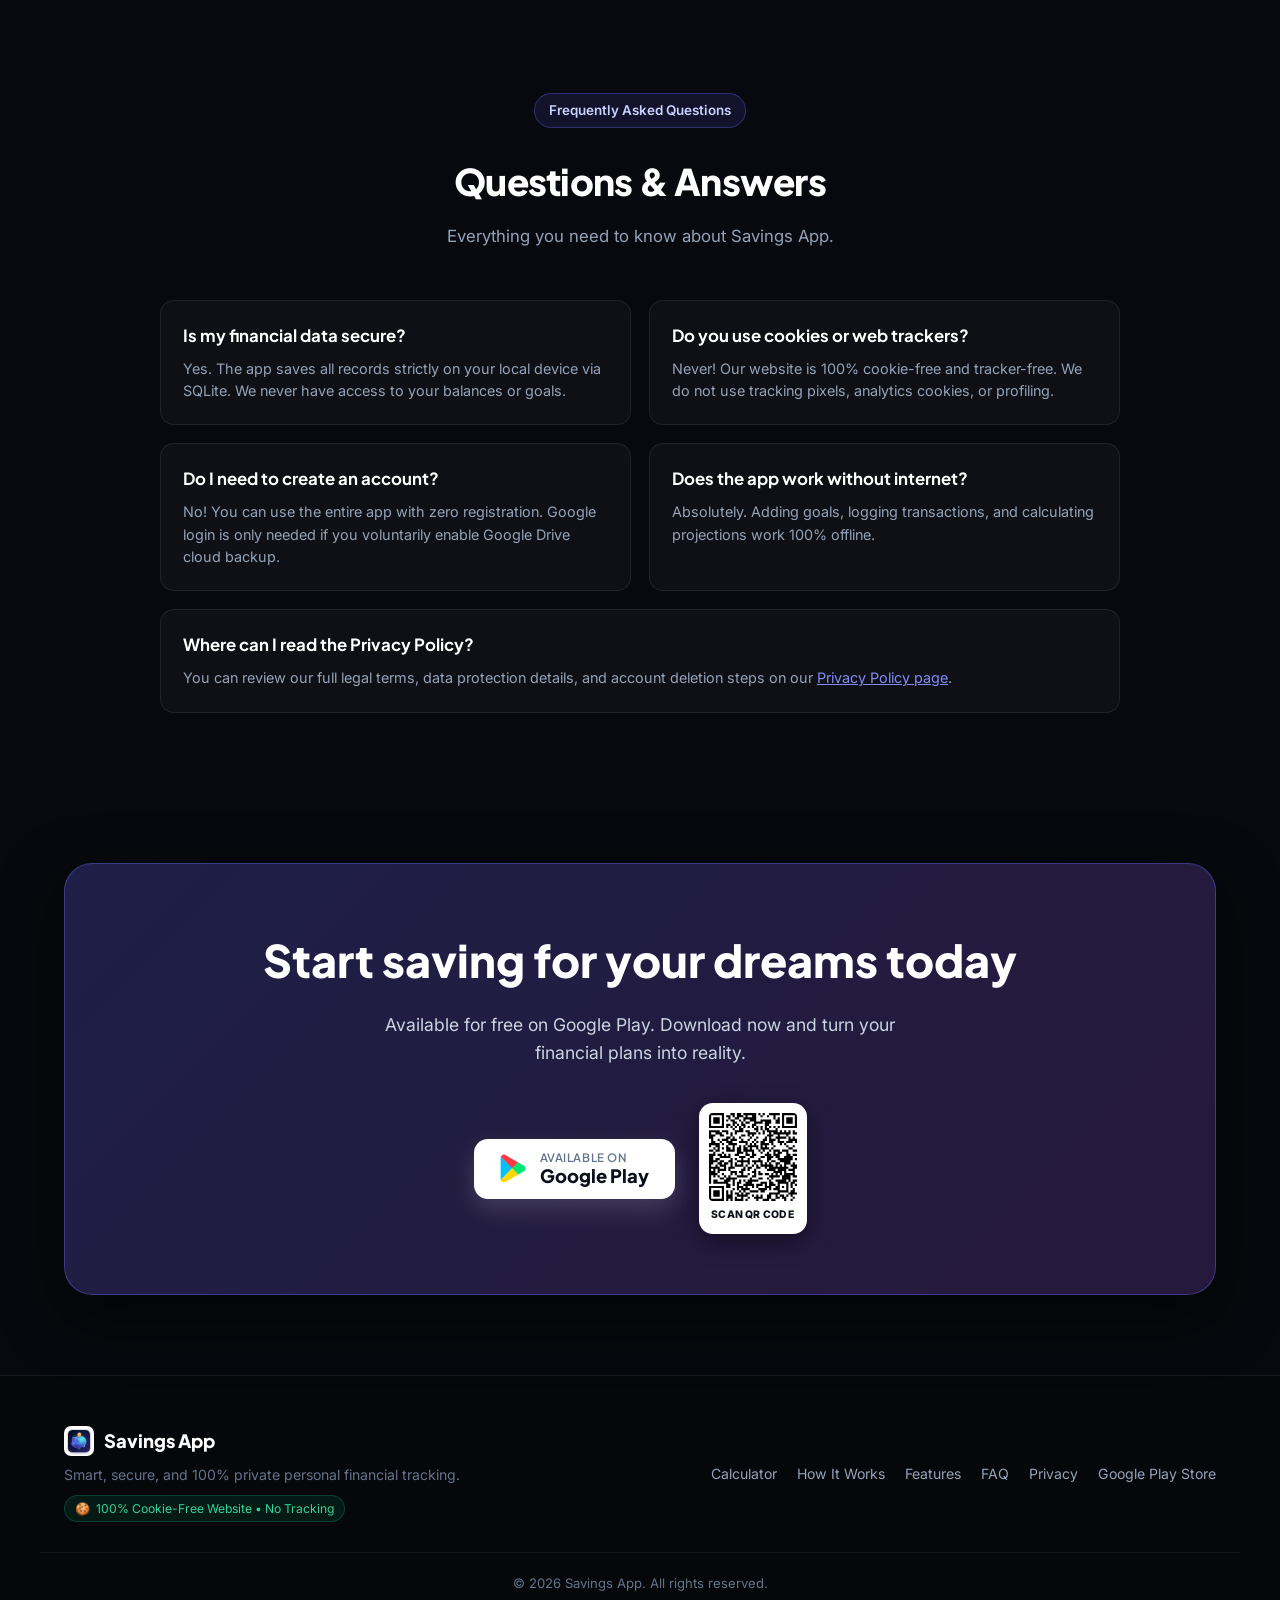
==== commit 414f9486: "Use official Google Play SVG asset with authentic brand geometry and colors" ====
--- a/index.html
+++ b/index.html
@@ -1394,12 +1394,7 @@
                 </div>
 
                 <a href="https://play.google.com/store/apps/details?id=com.bl.labs.savingsapp&hl=en-US&ah=6nPZxW0zlEnfRpXyiW2CA1B0YsE" target="_blank" rel="noopener noreferrer" class="btn-nav-play">
-                    <svg viewBox="0 0 512 512" width="16" height="16">
-                        <path fill="#00D2FF" d="M48.7 13.9C44.7 18.2 42.5 24.6 42.5 32.8v446.4c0 8.2 2.2 14.6 6.2 18.9l1.1 1.1L274 275v-38L49.8 12.8l-1.1 1.1z"/>
-                        <path fill="#00F076" d="M350.7 351.7l-76.7-76.7v-38l76.7-76.7 1.8 1 90.9 51.6c25.9 14.7 25.9 38.8 0 53.6l-90.9 51.6-1.8 3.6z"/>
-                        <path fill="#FFD600" d="M352.5 350.7L274 272.2 48.7 497.5c8.5 9 22.5 10.1 38.3 1.2l265.5-148z"/>
-                        <path fill="#FF3A44" d="M352.5 161.3L87 13.3c-15.8-8.9-29.8-7.8-38.3 1.2L274 239.8l78.5-78.5z"/>
-                    </svg>
+                    <img src="assets/google-play.svg" alt="Google Play Logo" width="16" height="18" style="display: block;">
                     <span>Google Play</span>
                 </a>
             </div>
@@ -1423,12 +1418,7 @@
                 </p>
                 <div class="hero-cta-group">
                     <a href="https://play.google.com/store/apps/details?id=com.bl.labs.savingsapp&hl=en-US&ah=6nPZxW0zlEnfRpXyiW2CA1B0YsE" target="_blank" rel="noopener noreferrer" class="btn-play-hero">
-                        <svg viewBox="0 0 512 512" width="28" height="28" style="flex-shrink: 0;">
-                            <path fill="#00D2FF" d="M48.7 13.9C44.7 18.2 42.5 24.6 42.5 32.8v446.4c0 8.2 2.2 14.6 6.2 18.9l1.1 1.1L274 275v-38L49.8 12.8l-1.1 1.1z"/>
-                            <path fill="#00F076" d="M350.7 351.7l-76.7-76.7v-38l76.7-76.7 1.8 1 90.9 51.6c25.9 14.7 25.9 38.8 0 53.6l-90.9 51.6-1.8 3.6z"/>
-                            <path fill="#FFD600" d="M352.5 350.7L274 272.2 48.7 497.5c8.5 9 22.5 10.1 38.3 1.2l265.5-148z"/>
-                            <path fill="#FF3A44" d="M352.5 161.3L87 13.3c-15.8-8.9-29.8-7.8-38.3 1.2L274 239.8l78.5-78.5z"/>
-                        </svg>
+                        <img src="assets/google-play.svg" alt="Google Play Logo" width="26" height="29" style="display: block; flex-shrink: 0;">
                         <div class="btn-play-text">
                             <span class="btn-play-sub" data-i18n="btnAvailableOn">Available on</span>
                             <span class="btn-play-main">Google Play</span>
@@ -1805,12 +1795,7 @@
                 
                 <div class="cta-actions-wrap">
                     <a href="https://play.google.com/store/apps/details?id=com.bl.labs.savingsapp&hl=en-US&ah=6nPZxW0zlEnfRpXyiW2CA1B0YsE" target="_blank" rel="noopener noreferrer" class="btn-play-hero">
-                        <svg viewBox="0 0 512 512" width="28" height="28" style="flex-shrink: 0;">
-                            <path fill="#00D2FF" d="M48.7 13.9C44.7 18.2 42.5 24.6 42.5 32.8v446.4c0 8.2 2.2 14.6 6.2 18.9l1.1 1.1L274 275v-38L49.8 12.8l-1.1 1.1z"/>
-                            <path fill="#00F076" d="M350.7 351.7l-76.7-76.7v-38l76.7-76.7 1.8 1 90.9 51.6c25.9 14.7 25.9 38.8 0 53.6l-90.9 51.6-1.8 3.6z"/>
-                            <path fill="#FFD600" d="M352.5 350.7L274 272.2 48.7 497.5c8.5 9 22.5 10.1 38.3 1.2l265.5-148z"/>
-                            <path fill="#FF3A44" d="M352.5 161.3L87 13.3c-15.8-8.9-29.8-7.8-38.3 1.2L274 239.8l78.5-78.5z"/>
-                        </svg>
+                        <img src="assets/google-play.svg" alt="Google Play Logo" width="26" height="29" style="display: block; flex-shrink: 0;">
                         <div class="btn-play-text">
                             <span class="btn-play-sub" data-i18n="btnAvailableOn">Available on</span>
                             <span class="btn-play-main">Google Play</span>
